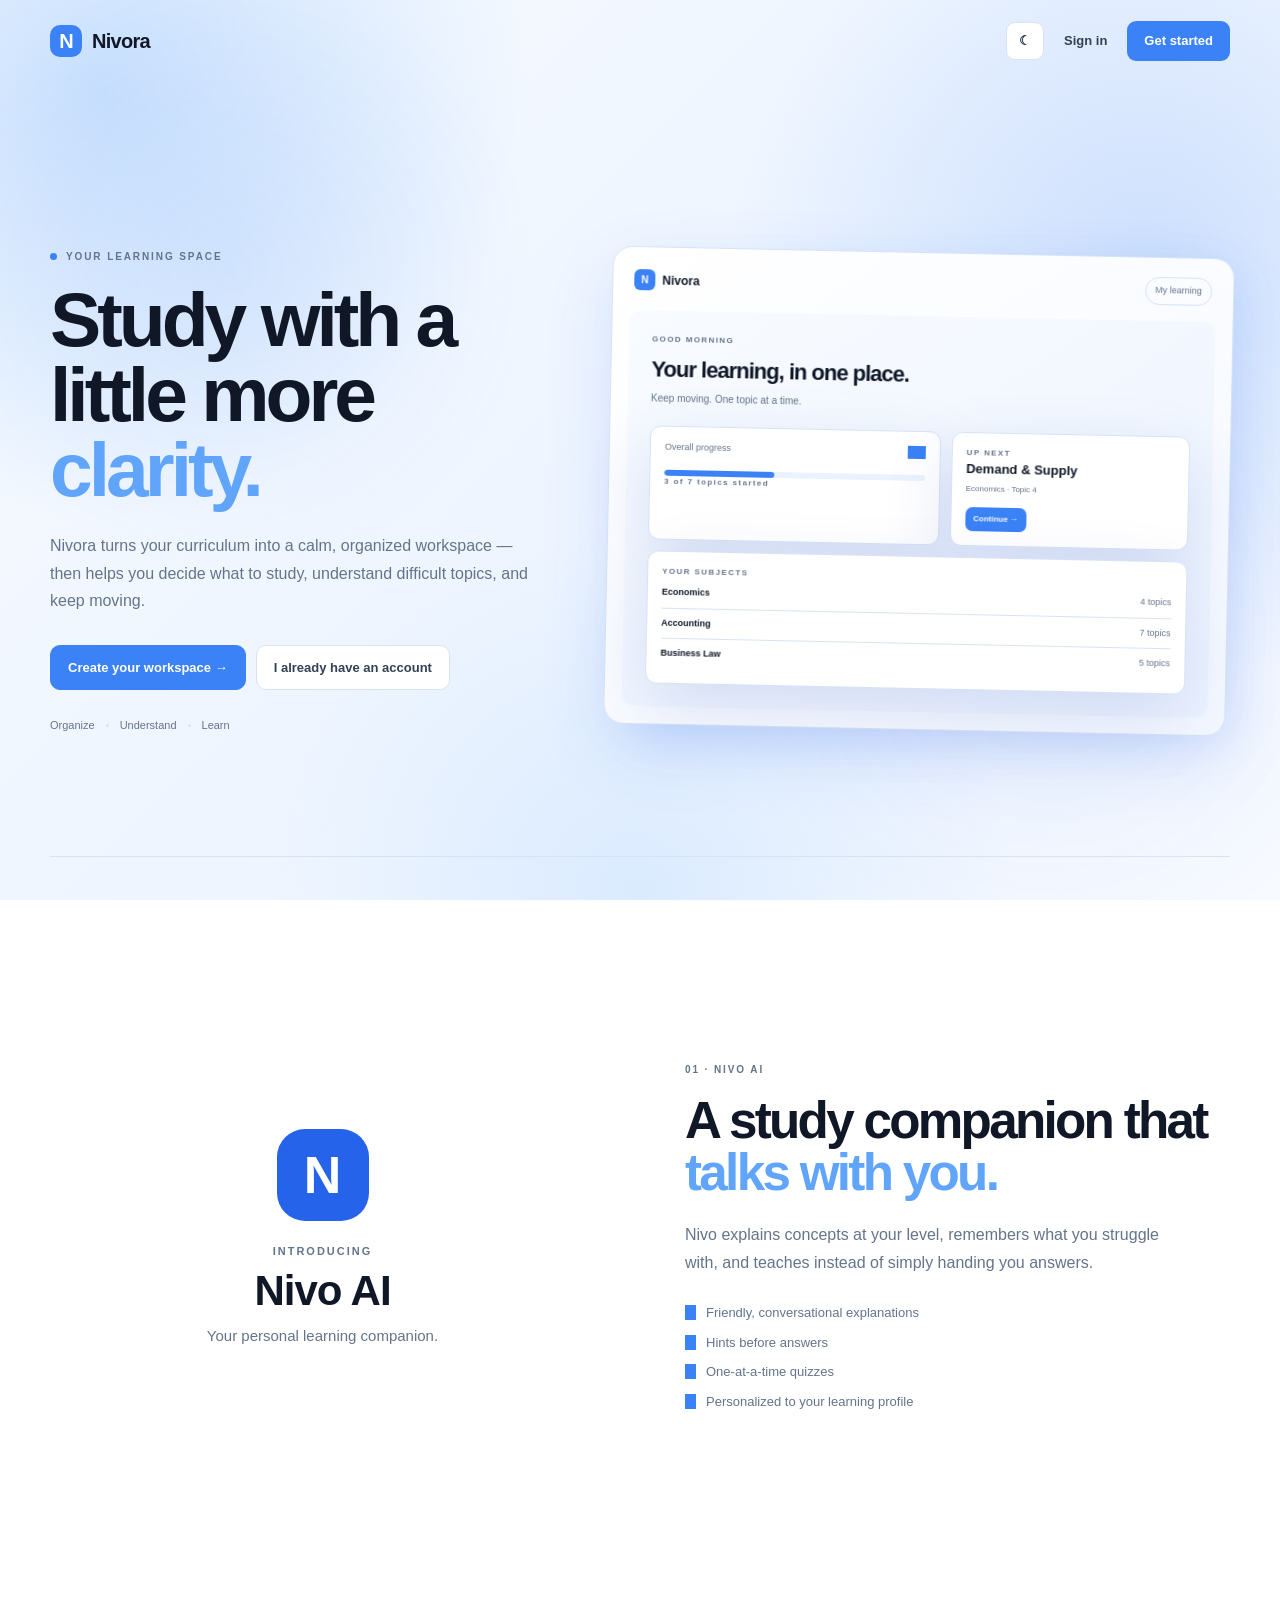
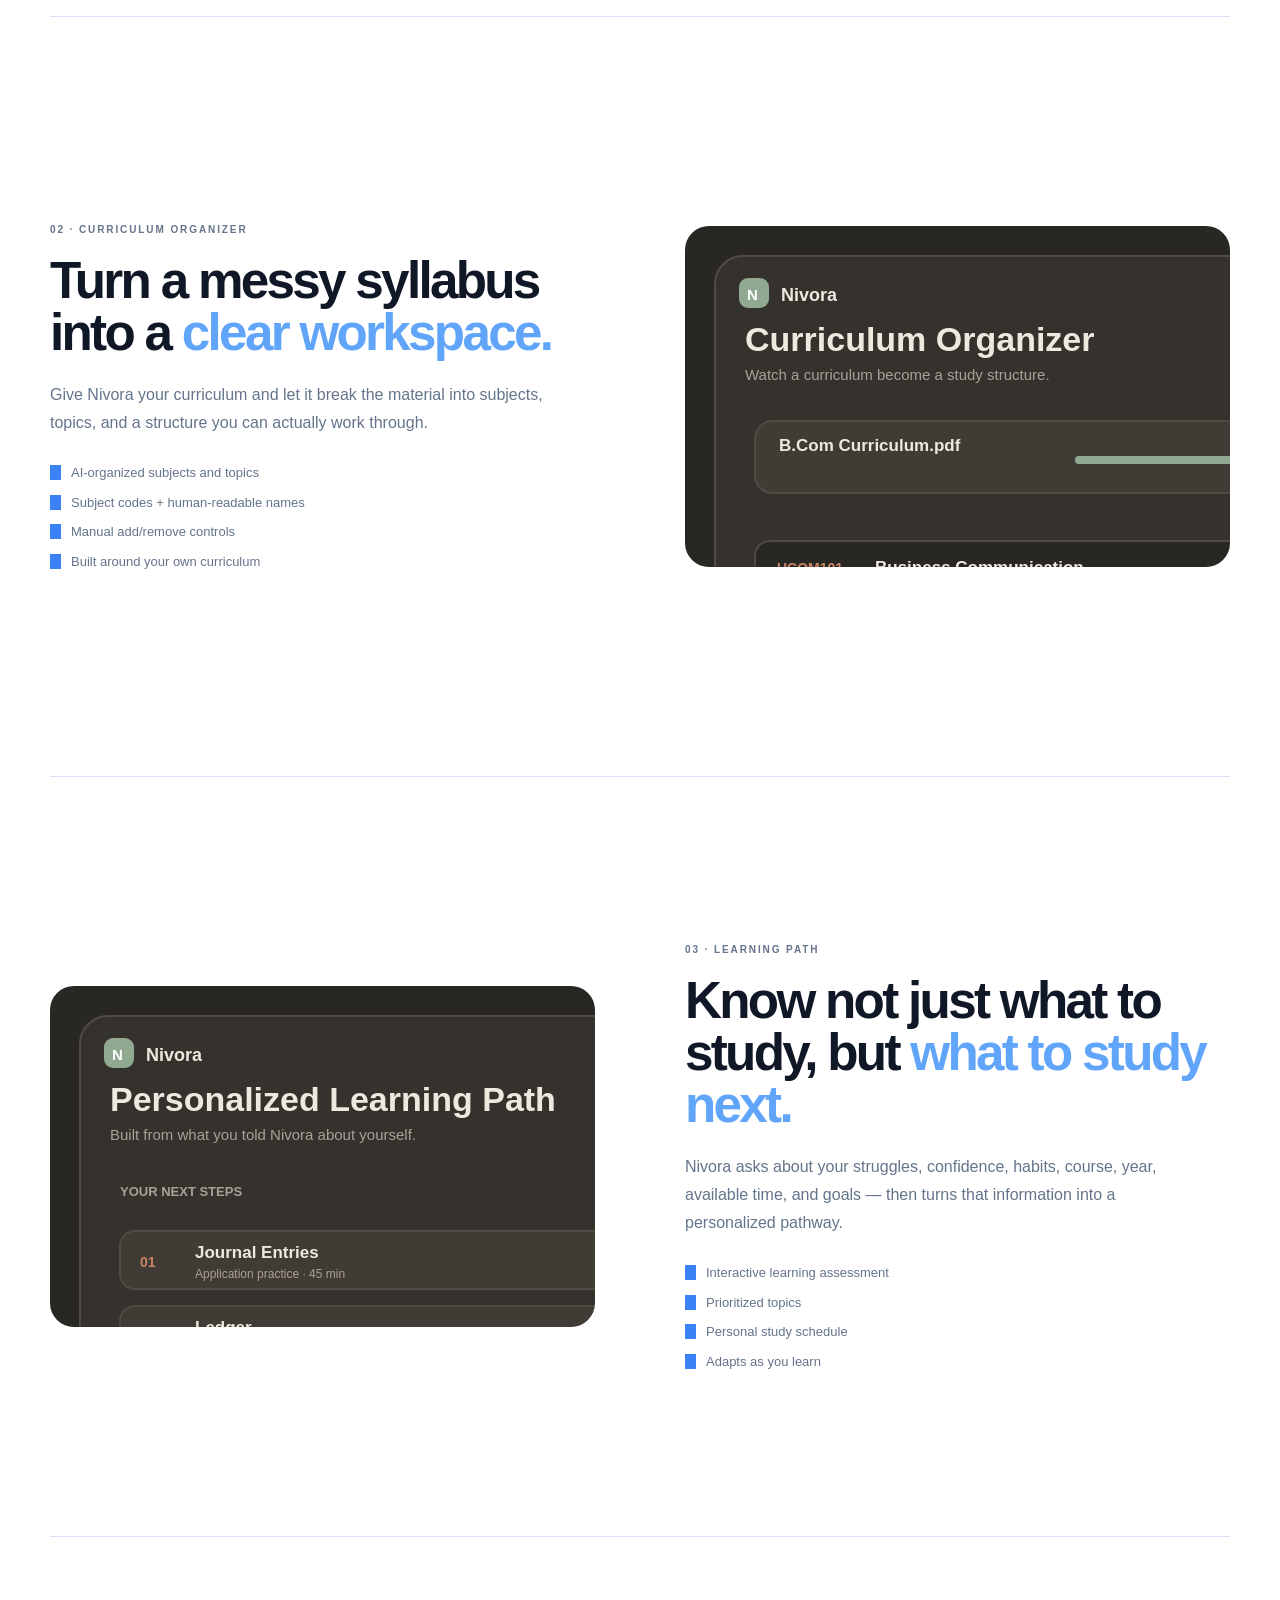
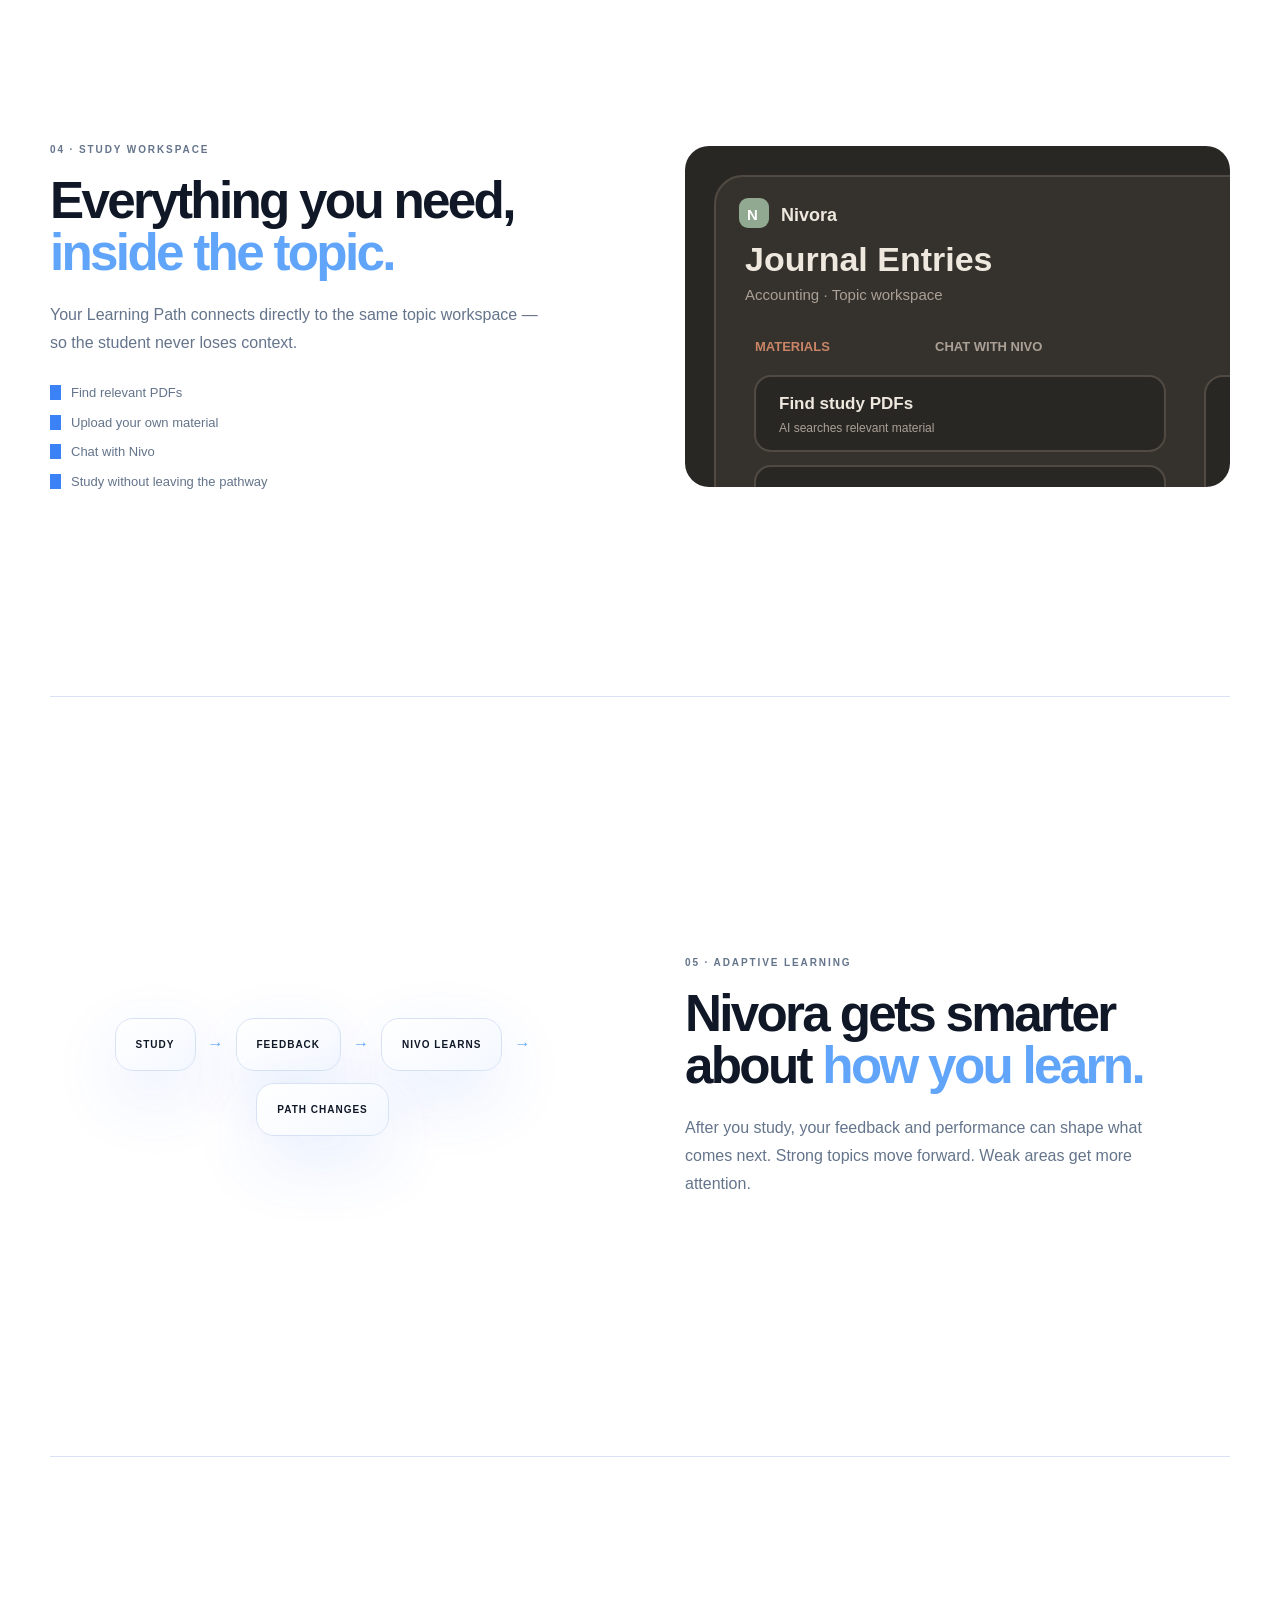
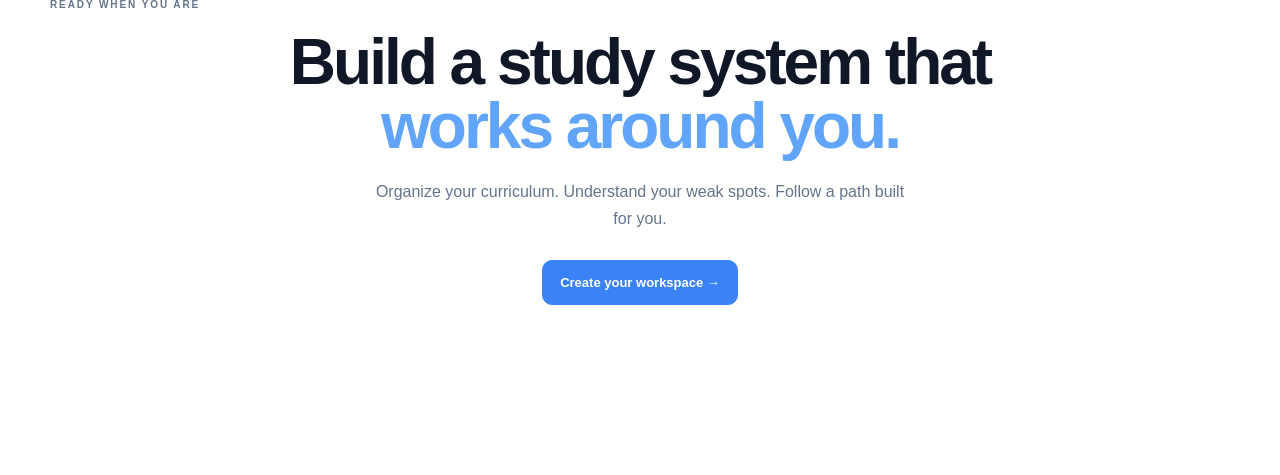
==== index.html @ bbea744d "Fix landing markup and keep cache-busting" ====
<!DOCTYPE html><html lang="en"><head><meta charset="UTF-8"><meta name="viewport" content="width=device-width,initial-scale=1.0"><title>Nivora — Your learning space</title><link rel="stylesheet" href="style.css?v=20260907-1"><link rel="stylesheet" href="landing.css?v=20260907-1"><link rel="stylesheet" href="electric-blue.css?v=20260907-2"><link rel="stylesheet" href="landing-black.css?v=20260907-3"></head><body class="landing-page"><div class="landing-glow" id="landingGlow"></div><header class="landing-nav"><a href="index.html" class="landing-logo"><span class="logo-mark">N</span><span>Nivora</span></a><div class="landing-actions"><button class="landing-theme" id="landingThemeButton" type="button"><span id="themeIcon">☾</span></button><button class="landing-link" id="signInButton">Sign in</button><button class="landing-cta" id="createAccountButton">Get started</button></div></header><main class="landing-main"><section class="landing-hero"><div class="landing-copy"><p class="landing-kicker"><span class="kicker-dot"></span> YOUR LEARNING SPACE</p><h1>Study with a little more <em>clarity.</em></h1><p class="landing-description">Nivora turns your curriculum into a calm, organized workspace — then helps you decide what to study, understand difficult topics, and keep moving.</p><div class="landing-buttons"><button class="landing-start" id="heroCreateButton">Create your workspace <span>→</span></button><button class="landing-secondary" id="heroSignInButton">I already have an account</button></div><div class="landing-trust"><span>Organize</span><i></i><span>Understand</span><i></i><span>Learn</span></div></div><div class="landing-preview"><div class="preview-window"><div class="preview-top"><div class="preview-brand"><span>N</span> Nivora</div><div class="preview-pill">My learning</div></div><div class="preview-content"><div class="preview-welcome"><small>GOOD MORNING</small><strong>Your learning, in one place.</strong><span>Keep moving. One topic at a time.</span></div><div class="preview-grid"><div class="preview-card preview-progress"><div class="preview-card-head"><span>Overall progress</span><b>42%</b></div><div class="preview-bar"><span></span></div><small>3 of 7 topics started</small></div><div class="preview-card preview-topic"><small>UP NEXT</small><strong>Demand &amp; Supply</strong><span>Economics · Topic 4</span><button>Continue →</button></div><div class="preview-card preview-subject"><small>YOUR SUBJECTS</small><div><b>Economics</b><span>4 topics</span></div><div><b>Accounting</b><span>7 topics</span></div><div><b>Business Law</b><span>5 topics</span></div></div></div></div></div><div class="preview-shadow"></div></div></section><section class="feature-section feature-ai"><div class="feature-copy"><p class="landing-kicker">01 · NIVO AI</p><h2>A study companion that <em>talks with you.</em></h2><p>Nivo explains concepts at your level, remembers what you struggle with, and teaches instead of simply handing you answers.</p><ul><li>Friendly, conversational explanations</li><li>Hints before answers</li><li>One-at-a-time quizzes</li><li>Personalized to your learning profile</li></ul></div><div class="nivo-intro-container" id="nivoIntroContainer"><div class="nivo-intro-only"><div class="nivo-intro-mark">N</div><div class="nivo-intro-eyebrow">INTRODUCING</div><h3>Nivo AI</h3><p>Your personal learning companion.</p></div></div></section><section class="feature-section feature-organizer"><div class="demo-shell"><div class="demo-window organizer-demo"></div></div><div class="feature-copy"><p class="landing-kicker">02 · CURRICULUM ORGANIZER</p><h2>Turn a messy syllabus into a <em>clear workspace.</em></h2><p>Give Nivora your curriculum and let it break the material into subjects, topics, and a structure you can actually work through.</p><ul><li>AI-organized subjects and topics</li><li>Subject codes + human-readable names</li><li>Manual add/remove controls</li><li>Built around your own curriculum</li></ul></div></section><section class="feature-section feature-path"><div class="feature-copy"><p class="landing-kicker">03 · LEARNING PATH</p><h2>Know not just what to study, but <em>what to study next.</em></h2><p>Nivora asks about your struggles, confidence, habits, course, year, available time, and goals — then turns that information into a personalized pathway.</p><ul><li>Interactive learning assessment</li><li>Prioritized topics</li><li>Personal study schedule</li><li>Adapts as you learn</li></ul></div><div class="demo-shell"><div class="demo-window path-demo"></div></div></section><section class="feature-section feature-workspace"><div class="demo-shell"><div class="demo-window workspace-demo"></div></div><div class="feature-copy"><p class="landing-kicker">04 · STUDY WORKSPACE</p><h2>Everything you need, <em>inside the topic.</em></h2><p>Your Learning Path connects directly to the same topic workspace — so the student never loses context.</p><ul><li>Find relevant PDFs</li><li>Upload your own material</li><li>Chat with Nivo</li><li>Study without leaving the pathway</li></ul></div></section><section class="feature-section feature-adaptive"><div class="feature-copy"><p class="landing-kicker">05 · ADAPTIVE LEARNING</p><h2>Nivora gets smarter about <em>how you learn.</em></h2><p>After you study, your feedback and performance can shape what comes next. Strong topics move forward. Weak areas get more attention.</p></div><div class="adaptive-loop"><div>STUDY</div><i>→</i><div>FEEDBACK</div><i>→</i><div>NIVO LEARNS</div><i>→</i><div>PATH CHANGES</div></div></section><section class="landing-final"><p class="landing-kicker">READY WHEN YOU ARE</p><h2>Build a study system that <em>works around you.</em></h2><p>Organize your curriculum. Understand your weak spots. Follow a path built for you.</p><button class="landing-start" id="finalCreateButton">Create your workspace <span>→</span></button></section></main><div class="landing-modal hidden" id="accountModal" aria-hidden="true"><div class="landing-modal-backdrop" data-close-account></div><section class="landing-modal-card"><div class="landing-modal-heading"><div><p class="landing-kicker">GET STARTED</p><h2>Create your account</h2></div><button class="landing-modal-close" id="closeAccountModal">×</button></div><form id="accountForm"><label>Full name<input id="accountName" type="text" maxlength="60" required></label><label>Password<input id="accountPassword" type="password" minlength="8" required></label><p class="form-error" id="accountError"></p><button type="submit" class="landing-form-submit">Create account</button></form><p class="landing-note">You'll continue into Nivora's setup screen.</p></section></div><div class="landing-modal hidden" id="signInModal" aria-hidden="true"><div class="landing-modal-backdrop" data-close-signin></div><section class="landing-modal-card"><div class="landing-modal-heading"><div><p class="landing-kicker">WELCOME BACK</p><h2>Sign in</h2></div><button class="landing-modal-close" id="closeSignInModal">×</button></div><form id="signInForm"><label>Full name<input id="signInName" type="text" required></label><label>Password<input id="signInPassword" type="password" required></label><p class="form-error" id="signInError"></p><button type="submit" class="landing-form-submit">Sign in</button></form></section></div><script src="data/storage.js"></script><script src="landing-video.js?v="20260907-7"></script><script>document.addEventListener('DOMContentLoaded',()=>{const K='studyOS-account',S='studyOS-subjects',DB='StudyOSMaterials',T='nivora-theme',RESET='nivora-account-reset-v1',am=document.getElementById('accountModal'),sm=document.getElementById('signInModal'),gl=document.getElementById('landingGlow'),tb=document.getElementById('landingThemeButton'),ti=document.getElementById('themeIcon');if(!localStorage.getItem(RESET)){localStorage.removeItem(K);localStorage.removeItem(S);try{indexedDB.deleteDatabase(DB)}catch{}localStorage.setItem(RESET,'1')}const acc=()=>{try{return JSON.parse(localStorage.getItem(K))}catch{return null}};const apply=t=>{document.documentElement.dataset.theme=t;document.body.dataset.theme=t;ti.textContent=t==='dark'?'☀':'☾'};apply(localStorage.getItem(T)==='dark'?'dark':'light');tb.onclick=()=>{const n=document.body.dataset.theme==='dark'?'light':'dark';localStorage.setItem(T,n);apply(n)};const open=m=>{m.classList.remove('hidden');document.body.classList.add('modal-open')},close=m=>{m.classList.add('hidden');if(am.classList.contains('hidden')&&sm.classList.contains('hidden'))document.body.classList.remove('modal-open')};['createAccountButton','heroCreateButton','finalCreateButton'].forEach(id=>document.getElementById(id).onclick=()=>open(am));['signInButton','heroSignInButton'].forEach(id=>document.getElementById(id).onclick=()=>open(sm));document.getElementById('closeAccountModal').onclick=()=>close(am);document.getElementById('closeSignInModal').onclick=()=>close(sm);document.querySelector('[data-close-account]').onclick=()=>close(am);document.querySelector('[data-close-signin]').onclick=()=>close(sm);async function hash(p){const b=await crypto.subtle.digest('SHA-256',new TextEncoder().encode(p));return Array.from(new Uint8Array(b)).map(x=>x.toString(16).padStart(2,'0')).join('')}document.getElementById('accountForm').onsubmit=async e=>{e.preventDefault();const n=document.getElementById('accountName').value.trim(),p=document.getElementById('accountPassword').value,er=document.getElementById('accountError');if(p.length<8){er.textContent='Password must be at least 8 characters.';return}if(acc()?.passwordHash){er.textContent='An account already exists. Please sign in.';return}localStorage.removeItem(S);try{indexedDB.deleteDatabase(DB)}catch{}localStorage.setItem(K,JSON.stringify({name:n,passwordHash:await hash(p),createdAt:new Date().toISOString()}));location.href='setup.html'};document.getElementById('signInForm').onsubmit=async e=>{e.preventDefault();const n=document.getElementById('signInName').value.trim(),p=document.getElementById('signInPassword').value,er=document.getElementById('signInError'),a=acc();if(!a?.passwordHash){er.textContent='No account was found in this browser.';return}if(a.name!==n||a.passwordHash!==await hash(p)){er.textContent='Name or password is incorrect.';return}location.href='dashboard.html'};document.addEventListener('mousemove',e=>{if(gl){gl.style.left=e.clientX+'px';gl.style.top=e.clientY+'px'}});});</script></body></html>
---- style.css ----
:root {
    --background: #24231F;
    --surface: #2D2B26;
    --surface-2: #37342D;
    --border: #49443A;
    --border-strong: #5A5246;
    --text: #F1EDE5;
    --muted: #B5ADA0;
    --accent: #C9795C;
    --danger: #D06A68;
}

body.light {
    --background: #EDE5D8;
    --surface: #F7F2E9;
    --surface-2: #E3D9C9;
    --border: #CEC1AE;
    --border-strong: #B7A894;
    --text: #34332E;
    --muted: #756E64;
    --accent: #B9684E;
    --danger: #B95150;
}

* { box-sizing: border-box; margin: 0; padding: 0; }
html { scroll-behavior: smooth; }
body { min-height: 100vh; background: var(--background); color: var(--text); font-family: Inter, ui-sans-serif, -apple-system, BlinkMacSystemFont, "Segoe UI", Arial, sans-serif; line-height: 1.5; transition: background-color .2s ease, color .2s ease; }
body.modal-open { overflow: hidden; }
button,input,textarea { font: inherit; }
button,a { -webkit-tap-highlight-color: transparent; }
button { cursor: pointer; }
a { color: inherit; }
.hidden { display: none !important; }
.disabled-link { opacity: .45; pointer-events: none; }
.navbar { height: 68px; padding: 0 5.5%; border-bottom: 1px solid var(--border); display: flex; align-items: center; justify-content: space-between; position: sticky; top: 0; z-index: 20; background: color-mix(in srgb, var(--background) 94%, transparent); backdrop-filter: blur(12px); }
.logo { text-decoration: none; font-size: 23px; font-weight: 800; letter-spacing: -1px; color: var(--text); }
.logo span { color: var(--accent); }
.nav-links { display: flex; gap: 30px; }
.nav-links a { color: var(--muted); text-decoration: none; font-size: 14px; font-weight: 600; transition: color .15s ease; }
.nav-links a:hover,.nav-links a.active { color: var(--text); }
.nav-actions { display: flex; align-items: center; gap: 10px; }
.theme-toggle,.profile-button { width: 38px; height: 38px; border: 1px solid var(--border); background: var(--surface); color: var(--text); }
.theme-toggle { border-radius: 50%; font-size: 16px; }
.profile-button { border-radius: 50%; font-size: 11px; font-weight: 800; }
.container { width: min(1120px, 88%); margin: 0 auto; padding: 64px 0 90px; }
.dashboard-header,.page-header,.subject-page-header { display: flex; align-items: flex-end; justify-content: space-between; gap: 40px; }
.dashboard-header { margin-bottom: 42px; }
.page-header { margin-bottom: 42px; }
.subject-page-header { margin: 22px 0 40px; align-items: center; }
.eyebrow,.section-kicker { color: var(--accent); font-size: 10px; font-weight: 800; letter-spacing: 1.8px; }
.eyebrow { margin-bottom: 11px; }
.dashboard-header h1,.page-header h1,.subject-page-header h1 { font-size: clamp(34px, 5vw, 48px); line-height: 1.05; letter-spacing: -2px; }
.welcome-text { margin-top: 10px; color: var(--muted); font-size: 15px; max-width: 650px; }
.today-date { color: var(--muted); font-size: 13px; padding-bottom: 5px; white-space: nowrap; }
.primary-button,.secondary-button { display: inline-flex; align-items: center; justify-content: center; min-height: 42px; padding: 0 17px; border-radius: 8px; text-decoration: none; font-size: 13px; font-weight: 700; }
.primary-button { border: 1px solid var(--accent); background: var(--accent); color: #FFF9F2; }
.primary-button:hover { opacity: .88; }
.secondary-button { border: 1px solid var(--border-strong); background: transparent; color: var(--text); }
.stats-grid { display: grid; grid-template-columns: repeat(3, 1fr); border-top: 1px solid var(--border); border-bottom: 1px solid var(--border); margin-bottom: 28px; }
.stat-card { min-height: 112px; padding: 23px 24px; display: flex; flex-direction: column; justify-content: center; border-right: 1px solid var(--border); }
.stat-card:last-child { border-right: 0; }
.stat-label { color: var(--muted); font-size: 12px; margin-bottom: 7px; }
.stat-card strong { font-size: 27px; letter-spacing: -.7px; }
.dashboard-grid { display: grid; grid-template-columns: 1.1fr .9fr; gap: 28px; margin-bottom: 28px; }
.focus-panel,.subjects-panel,.simple-section { border: 1px solid var(--border); background: var(--surface); }
.focus-panel,.subjects-panel { min-height: 285px; padding: 28px; }
.panel-heading,.section-heading-row { display: flex; align-items: flex-start; justify-content: space-between; gap: 20px; }
.panel-heading h2,.section-heading-row h2 { margin-top: 5px; font-size: 22px; letter-spacing: -.5px; }
.score-chip { color: var(--accent); font-size: 18px; font-weight: 800; }
.focus-topic { color: var(--muted); margin-top: 34px; }
.progress-track { height: 5px; width: 100%; background: var(--surface-2); margin-top: 15px; overflow: hidden; }
.progress-value { height: 100%; background: #9AAA8B; min-width: 0; }
.text-button,.card-link,.back-link { text-decoration: none; font-size: 13px; font-weight: 700; }
.text-button { display: inline-flex; gap: 7px; color: var(--text); margin-top: 28px; }
.text-button:hover,.card-link:hover,.back-link:hover { color: var(--accent); }
.dashboard-subject-list { margin-top: 24px; }
.dashboard-subject-row { min-height: 48px; padding: 0 2px; border-top: 1px solid var(--border); display: flex; align-items: center; justify-content: space-between; text-decoration: none; }
.dashboard-subject-row:hover .subject-name { color: var(--accent); }
.subject-row-score { color: var(--muted); font-size: 13px; }
.subject-row-score span { color: var(--text); margin-left: 5px; }
.simple-section { padding: 28px; }
.attention-list { margin-top: 22px; }
.attention-row { min-height: 64px; padding: 12px 0; border-top: 1px solid var(--border); display: flex; align-items: center; justify-content: space-between; gap: 20px; text-decoration: none; }
.attention-row div { display: flex; flex-direction: column; gap: 2px; }
.attention-row div span { color: var(--muted); font-size: 12px; }
.attention-row:hover strong:first-child { color: var(--accent); }
.attention-score { font-size: 14px; color: var(--muted); }
.muted-message,.empty-topic-state p,.empty-state p { color: var(--muted); font-size: 13px; }
.subjects-header { align-items: center; }
.subjects-grid { display: grid; grid-template-columns: repeat(2, 1fr); gap: 18px; }
.subject-card { border: 1px solid var(--border); background: var(--surface); padding: 25px; transition: border-color .15s ease, transform .15s ease; }
.subject-card:hover { border-color: var(--border-strong); transform: translateY(-2px); }
.subject-card-header { display: flex; align-items: center; justify-content: space-between; margin-bottom: 28px; }
.subject-card-header > span { color: var(--muted); font-size: 11px; }
.subject-icon,.subject-main-icon { display: flex; align-items: center; justify-content: center; border: 1px solid var(--border); background: var(--surface-2); color: var(--accent); font-weight: 800; }
.subject-icon { width: 42px; height: 42px; font-size: 18px; }
.subject-main-icon { width: 64px; height: 64px; font-size: 22px; }
.subject-card h2 { font-size: 23px; letter-spacing: -.6px; }
.subject-card p { color: var(--muted); font-size: 13px; min-height: 42px; margin-top: 6px; }
.subject-score-line { display: flex; align-items: center; justify-content: space-between; margin-top: 24px; color: var(--muted); font-size: 12px; }
.subject-score-line strong { color: var(--text); font-size: 14px; }
.subject-card .progress-track { margin-top: 8px; }
.card-link { display: inline-flex; gap: 7px; margin-top: 22px; }
.empty-state { border: 1px dashed var(--border-strong); padding: 55px 30px; text-align: center; }
.empty-state h2 { font-size: 22px; }
.empty-state p { margin: 8px auto 20px; }
.modal { position: fixed; inset: 0; z-index: 100; }
.modal-backdrop { position: absolute; inset: 0; background: rgba(20,18,15,.68); backdrop-filter: blur(4px); }
.modal-card { position: relative; width: min(480px, calc(100% - 32px)); margin: 12vh auto 0; padding: 28px; background: var(--surface); border: 1px solid var(--border-strong); box-shadow: 0 24px 80px rgba(0,0,0,.28); }
.modal-header { display: flex; justify-content: space-between; gap: 20px; margin-bottom: 26px; }
.modal-header h2 { margin-top: 5px; font-size: 23px; }
.modal-close { border: 0; background: transparent; color: var(--muted); font-size: 25px; line-height: 1; width: 32px; height: 32px; }
.modal-card form { display: flex; flex-direction: column; gap: 19px; }
.modal-card label { display: flex; flex-direction: column; gap: 7px; color: var(--text); font-size: 12px; font-weight: 700; }
.optional { color: var(--muted); font-weight: 400; }
.modal-card input,.modal-card textarea { width: 100%; border: 1px solid var(--border-strong); background: var(--background); color: var(--text); padding: 12px 13px; outline: none; border-radius: 6px; }
.modal-card textarea { min-height: 90px; resize: vertical; }
.modal-card input:focus,.modal-card textarea:focus { border-color: var(--accent); }
.form-actions { display: flex; justify-content: flex-end; gap: 10px; margin-top: 5px; }
.back-link { color: var(--muted); display: inline-block; }
.subject-stats { margin-bottom: 28px; }
.subject-topics-list { margin-top: 20px; }
.subject-topic-row { display: grid; grid-template-columns: 1fr auto; align-items: center; gap: 25px; min-height: 76px; border-top: 1px solid var(--border); }
.subject-topic-row > div { min-width: 0; }
.topic-progress { max-width: 520px; margin-top: 9px; }
.empty-topic-state { border-top: 1px solid var(--border); padding: 30px 0 5px; }
.empty-topic-state h3 { font-size: 16px; }
.empty-topic-state p { margin-top: 4px; }
footer { border-top: 1px solid var(--border); color: var(--muted); padding: 22px 5.5%; font-size: 11px; }
@media (max-width: 800px) {
.navbar { padding: 0 5%; }
.nav-links { gap: 16px; }
.container { width: 90%; padding-top: 45px; }
.dashboard-header,.page-header,.subject-page-header { align-items: flex-start; flex-direction: column; }
.dashboard-grid,.subjects-grid { grid-template-columns: 1fr; }
.stats-grid { grid-template-columns: 1fr; }
.stat-card { border-right: 0; border-bottom: 1px solid var(--border); }
.stat-card:last-child { border-bottom: 0; }
}
@media (max-width: 560px) {
.navbar { height: auto; min-height: 64px; flex-wrap: wrap; gap: 12px; padding: 12px 5%; }
.nav-links { order: 3; width: 100%; justify-content: center; padding-top: 4px; }
.nav-actions { margin-left: auto; }
.container { width: 90%; }
.focus-panel,.subjects-panel,.simple-section,.subject-card { padding: 21px; }
.subject-topic-row { gap: 12px; }
}

body.light .theme-toggle { background:#F7F2E9; color:#34332E; border-color:#CEC1AE; }
body:not(.light) .theme-toggle { background:#2D2B26; color:#F1EDE5; border-color:#49443A; }
body.light .primary-button { background:#B9684E; border-color:#B9684E; }
body:not(.light) .primary-button { background:#C9795C; border-color:#C9795C; }
body.light .progress-value,body:not(.light) .progress-value { background:#9AAA8B; }

/* Unified Nivora brand treatment: the top-left wordmark uses the terracotta accent, never sage. */
.logo { color: var(--accent) !important; }
.logo span { color: var(--accent) !important; }
---- landing.css ----
/* Nivora landing page */
:root{--landing-bg:#eee8dd;--landing-surface:#f7f3eb;--landing-surface-2:#e4dbce;--landing-text:#292824;--landing-muted:#777168;--landing-border:#d5cbbd;--landing-accent:#b96f50;--landing-accent-hover:#a85f43;--landing-sage:#718873;--landing-shadow:rgba(64,49,37,.13)}
body.landing-page[data-theme="dark"]{--landing-bg:#292724;--landing-surface:#35312d;--landing-surface-2:#403b35;--landing-text:#eee8de;--landing-muted:#aaa096;--landing-border:#514a42;--landing-accent:#c98566;--landing-accent-hover:#d29476;--landing-sage:#91a891;--landing-shadow:rgba(0,0,0,.28)}
.landing-page{min-height:100vh;overflow-x:hidden;background:var(--landing-bg);color:var(--landing-text);transition:background .25s,color .25s}.landing-page::before{content:"";position:fixed;inset:0;pointer-events:none;background:radial-gradient(circle at 72% 42%,rgba(185,111,80,.08),transparent 30%),radial-gradient(circle at 18% 85%,rgba(113,136,115,.06),transparent 27%)}
.landing-nav{width:min(1180px,calc(100% - 48px));height:82px;margin:auto;display:flex;align-items:center;justify-content:space-between;position:relative;z-index:5}.landing-logo{display:inline-flex;align-items:center;gap:10px;color:var(--landing-text);text-decoration:none;font-size:20px;font-weight:800;letter-spacing:-.7px}.logo-mark{width:32px;height:32px;display:grid;place-items:center;border-radius:10px;background:var(--landing-sage);color:#f7f3eb;font-weight:900}.landing-actions{display:flex;align-items:center;gap:8px}.landing-theme,.landing-link,.landing-cta{border:0;background:transparent;color:var(--landing-text);padding:10px 12px;border-radius:9px;font:inherit;font-size:13px;font-weight:700;cursor:pointer}.landing-theme{width:38px;height:38px;padding:0;color:var(--landing-muted);border:1px solid var(--landing-border);background:var(--landing-surface)}.landing-link:hover,.landing-theme:hover{background:var(--landing-surface-2)}.landing-link{color:var(--landing-muted)}.landing-cta{background:var(--landing-text);color:var(--landing-bg);padding-inline:17px}
.landing-main{width:min(1180px,calc(100% - 48px));margin:auto;position:relative;z-index:2;padding:44px 0 80px}.landing-hero{min-height:calc(100vh - 170px);display:grid;grid-template-columns:minmax(0,.88fr) minmax(430px,1.12fr);align-items:center;gap:70px}.landing-copy{max-width:580px}.landing-kicker{display:flex;align-items:center;gap:9px;color:var(--landing-muted);font-size:10px;font-weight:800;letter-spacing:1.9px;margin:0 0 18px}.kicker-dot{width:7px;height:7px;border-radius:50%;background:var(--landing-sage)}.landing-hero h1{margin:0;font-size:clamp(54px,6vw,82px);line-height:.98;letter-spacing:-4px;font-weight:850}.landing-hero h1 em,.feature-copy h2 em,.landing-final h2 em{color:var(--landing-accent);font-style:normal}.landing-description{max-width:540px;margin:25px 0 0;color:var(--landing-muted);font-size:16px;line-height:1.72}.landing-buttons{display:flex;align-items:center;flex-wrap:wrap;gap:10px;margin-top:30px}.landing-start,.landing-secondary{min-height:45px;padding:0 17px;border-radius:10px;font-size:13px;font-weight:800;cursor:pointer}.landing-start{border:1px solid var(--landing-accent);background:var(--landing-accent);color:#fff5ed}.landing-start:hover{background:var(--landing-accent-hover)}.landing-secondary{border:1px solid var(--landing-border);background:var(--landing-surface);color:var(--landing-text)}.landing-secondary:hover{background:var(--landing-surface-2)}.landing-trust{display:flex;align-items:center;gap:11px;margin-top:27px;color:var(--landing-muted);font-size:11px}.landing-trust i{width:3px;height:3px;border-radius:50%;background:var(--landing-border)}
.landing-preview{position:relative}.preview-window{position:relative;padding:17px;border:1px solid var(--landing-border);border-radius:20px;background:var(--landing-surface);box-shadow:0 28px 70px var(--landing-shadow);transform:rotate(1.2deg)}.preview-top{display:flex;align-items:center;justify-content:space-between;padding:2px 4px 16px}.preview-brand{display:flex;align-items:center;gap:7px;font-size:12px;font-weight:800}.preview-brand span,.demo-bar>span{width:21px;height:21px;display:grid;place-items:center;border-radius:6px;background:var(--landing-sage);color:#fff;font-size:10px;font-weight:900}.preview-pill{padding:6px 9px;border:1px solid var(--landing-border);border-radius:20px;color:var(--landing-muted);font-size:9px}.preview-content{padding:23px;border-radius:13px;background:var(--landing-bg)}.preview-welcome small,.preview-card small,.demo-window small{display:block;color:var(--landing-muted);font-size:8px;font-weight:800;letter-spacing:1.4px}.preview-welcome strong{display:block;margin-top:7px;font-size:22px;letter-spacing:-1px}.preview-welcome>span{display:block;margin-top:5px;color:var(--landing-muted);font-size:10px}.preview-grid{display:grid;grid-template-columns:1.1fr .9fr;gap:11px;margin-top:20px}.preview-card{min-height:105px;padding:14px;border:1px solid var(--landing-border);border-radius:11px;background:var(--landing-surface)}.preview-card-head{display:flex;justify-content:space-between;color:var(--landing-muted);font-size:9px}.preview-card-head b{color:var(--landing-sage)}.preview-bar{height:6px;margin-top:16px;overflow:hidden;border-radius:10px;background:var(--landing-surface-2)}.preview-bar span{display:block;width:42%;height:100%;border-radius:10px;background:var(--landing-sage)}.preview-topic strong{display:block;font-size:13px}.preview-topic span{display:block;margin-top:5px;color:var(--landing-muted);font-size:8px}.preview-topic button{margin-top:12px;padding:6px 8px;border:0;border-radius:7px;background:var(--landing-accent);color:#fff5ed;font-size:8px;font-weight:800}.preview-subject{grid-column:1/-1;min-height:auto}.preview-subject>div{display:flex;justify-content:space-between;padding:8px 0;border-top:1px solid var(--landing-border);font-size:9px}.preview-subject>div:first-of-type{border-top:0}.preview-subject div span{color:var(--landing-muted)}.preview-shadow{position:absolute;inset:15px -10px -15px 20px;border-radius:24px;background:rgba(113,136,115,.12);filter:blur(18px);z-index:-1}
.feature-section{min-height:760px;padding:110px 0;display:grid;grid-template-columns:minmax(0,1fr) minmax(430px,1fr);align-items:center;gap:90px;border-top:1px solid var(--landing-border)}.feature-section:nth-of-type(even){grid-template-columns:minmax(430px,1fr) minmax(0,1fr)}.feature-section:nth-of-type(even) .feature-copy{order:2}.feature-copy h2{font-size:clamp(38px,4vw,60px);line-height:1.02;letter-spacing:-2.7px;margin:0 0 22px}.feature-copy>p:not(.landing-kicker){color:var(--landing-muted);font-size:16px;line-height:1.75;max-width:500px}.feature-copy ul{padding:0;margin:26px 0 0;list-style:none;display:grid;gap:10px;color:var(--landing-text);font-size:13px}.feature-copy li::before{content:"✓";color:var(--landing-sage);font-weight:900;margin-right:10px}.demo-shell{min-width:0}.demo-window{border:1px solid var(--landing-border);border-radius:24px;background:var(--landing-surface);box-shadow:0 25px 70px var(--landing-shadow);overflow:hidden;animation:demoFloat 4s ease-in-out infinite}.demo-bar{height:52px;padding:0 17px;display:flex;align-items:center;gap:9px;border-bottom:1px solid var(--landing-border)}.demo-bar b{font-size:12px}.demo-bar small{margin-left:auto}.chat-messages{min-height:410px;padding:24px;display:flex;flex-direction:column;justify-content:center;gap:13px;background:var(--landing-bg)}.bubble{max-width:78%;padding:13px 15px;border-radius:17px;font-size:12px;line-height:1.5}.bubble.niko{background:var(--landing-surface);border:1px solid var(--landing-border);align-self:flex-start}.bubble.user{background:var(--landing-sage);color:#fff;align-self:flex-end}.organizer-flow{padding:25px;background:var(--landing-bg);display:grid;gap:13px}.upload-box,.ai-processing,.organized-subject{padding:18px;border:1px solid var(--landing-border);border-radius:17px;background:var(--landing-surface)}.upload-box strong,.ai-processing strong,.organized-subject>b{display:block;font-size:13px}.upload-box small,.ai-processing small{margin-top:5px}.flow-arrow{text-align:center;color:var(--landing-sage);font-weight:900}.processing-dot{display:inline-block;width:7px;height:7px;border-radius:50%;background:var(--landing-sage);margin-right:7px;animation:pulse 1s infinite}.organized-subject>b{margin-top:5px}.organized-subject div{display:flex;flex-wrap:wrap;gap:6px;margin-top:13px}.organized-subject div span,.path-options span{padding:7px 9px;border:1px solid var(--landing-border);border-radius:10px;color:var(--landing-muted);font-size:9px}.path-demo{background:var(--landing-bg)}.path-question,.path-result{padding:23px}.path-question strong{display:block;margin:10px 0 16px;font-size:15px;line-height:1.35}.path-options{display:grid;grid-template-columns:1fr 1fr;gap:8px}.path-options span.selected{background:rgba(113,136,115,.14);border-color:var(--landing-sage);color:var(--landing-text)}.path-result{border-top:1px solid var(--landing-border);display:grid;gap:9px}.path-result>div{display:flex;gap:12px;align-items:center;padding:11px;border:1px solid var(--landing-border);border-radius:14px;background:var(--landing-surface)}.path-result>div>b{color:var(--landing-sage)}.workspace-tabs{display:flex;gap:20px;padding:15px 20px;border-bottom:1px solid var(--landing-border);font-size:11px;font-weight:800}.workspace-tabs .active{color:var(--landing-accent)}.workspace-content{padding:22px;background:var(--landing-bg);display:grid;gap:10px}.material-card{padding:17px;border:1px solid var(--landing-border);border-radius:15px;background:var(--landing-surface);display:grid;gap:5px}.material-card b{font-size:12px}.chat-mini{padding:13px 15px;border:1px solid var(--landing-border);border-radius:15px;background:var(--landing-surface);color:var(--landing-muted);font-size:11px;display:flex;justify-content:space-between}.adaptive-loop{display:flex;align-items:center;justify-content:center;gap:12px;flex-wrap:wrap}.adaptive-loop div{padding:18px 20px;border:1px solid var(--landing-border);border-radius:18px;background:var(--landing-surface);font-size:10px;font-weight:900;letter-spacing:1px;box-shadow:0 12px 30px var(--landing-shadow)}.adaptive-loop i{color:var(--landing-sage);font-style:normal;font-weight:900}.landing-final{text-align:center;padding:140px 0 90px;border-top:1px solid var(--landing-border)}.landing-final h2{font-size:clamp(42px,5vw,70px);line-height:1;letter-spacing:-3px;max-width:800px;margin:0 auto 20px}.landing-final>p:not(.landing-kicker){color:var(--landing-muted);margin:0 auto 28px;max-width:550px;line-height:1.7}.landing-modal{position:fixed;inset:0;z-index:50}.landing-modal-backdrop{position:absolute;inset:0;background:rgba(39,34,29,.48);backdrop-filter:blur(8px)}.landing-modal-card{position:relative;width:min(440px,calc(100% - 32px));margin:9vh auto 0;padding:30px;border:1px solid var(--landing-border);border-radius:18px;background:var(--landing-surface);box-shadow:0 30px 90px var(--landing-shadow)}.landing-modal-heading{display:flex;justify-content:space-between;margin-bottom:25px}.landing-modal-heading h2{margin:0;font-size:25px}.landing-modal-close{width:32px;height:32px;border:0;border-radius:8px;background:var(--landing-surface-2);color:var(--landing-muted);font-size:24px;cursor:pointer}.landing-modal-card form{display:flex;flex-direction:column;gap:15px}.landing-modal-card label{display:flex;flex-direction:column;gap:7px;font-size:12px;font-weight:700}.landing-modal-card input{width:100%;box-sizing:border-box;padding:12px;border:1px solid var(--landing-border);border-radius:9px;background:var(--landing-bg);color:var(--landing-text);outline:none}.landing-form-submit{min-height:44px;border:1px solid var(--landing-accent);border-radius:9px;background:var(--landing-accent);color:#fff5ed;font-size:13px;font-weight:800;cursor:pointer}.landing-note{margin:17px 0 0;color:var(--landing-muted);font-size:11px;line-height:1.6}.hidden{display:none!important}.modal-open{overflow:hidden}
.demo-window{will-change:transform}.chat-demo .bubble{opacity:0;transform:translateY(16px) scale(.97);animation:chatBubble 9s infinite}.chat-demo .bubble:nth-child(1){animation-delay:.5s}.chat-demo .bubble:nth-child(2){animation-delay:2.5s}.chat-demo .bubble:nth-child(3){animation-delay:4.5s}.chat-demo .chat-messages::after{content:"Nivo is thinking  •  •  •";position:absolute;opacity:0;right:24px;bottom:18px;color:var(--landing-muted);font-size:9px;letter-spacing:.3px;animation:thinking 9s infinite}.chat-demo .chat-messages{position:relative}.organizer-demo .upload-box{animation:uploadStep 8s infinite}.organizer-demo .flow-arrow{animation:arrowStep 8s infinite}.organizer-demo .ai-processing{animation:processStep 8s infinite}.organizer-demo .organized-subject{animation:resultStep 8s infinite}.organizer-demo .organized-subject div span{opacity:.35;transform:translateY(5px);animation:topicReveal 8s infinite}.organizer-demo .organized-subject div span:nth-child(2){animation-delay:.18s}.organizer-demo .organized-subject div span:nth-child(3){animation-delay:.36s}.path-demo .path-options span{animation:pathChoice 8s infinite}.path-demo .path-options span:nth-child(1){animation-delay:.2s}.path-demo .path-options span:nth-child(2){animation-delay:2.2s}.path-demo .path-options span:nth-child(3){animation-delay:4.2s}.path-demo .path-options span:nth-child(4){animation-delay:6.2s}.path-demo .path-result>div{opacity:.45;transform:translateX(10px);animation:pathResult 8s infinite}.path-demo .path-result>div:nth-child(2){animation-delay:1.1s}.workspace-demo .workspace-tabs span{animation:tabPulse 6s infinite}.workspace-demo .workspace-tabs span:nth-child(2){animation-delay:3s}.workspace-demo .material-card{transform:translateY(0);animation:materialPop 6s infinite}.workspace-demo .material-card:nth-child(2){animation-delay:1.8s}.workspace-demo .chat-mini{animation:chatInput 6s infinite}.adaptive-loop div{animation:nodePulse 6s infinite}.adaptive-loop div:nth-of-type(2){animation-delay:1.5s}.adaptive-loop div:nth-of-type(3){animation-delay:3s}.adaptive-loop div:nth-of-type(4){animation-delay:4.5s}
.feature-ai .demo-shell{order:1}.feature-ai .feature-copy{order:2}.feature-organizer .demo-shell{order:2}.feature-organizer .feature-copy{order:1}.feature-path .demo-shell{order:1}.feature-path .feature-copy{order:2}.feature-workspace .demo-shell{order:2}.feature-workspace .feature-copy{order:1}.feature-adaptive .adaptive-loop{order:1}.feature-adaptive .feature-copy{order:2}
/* Nivo AI refinement: calmer UI, lively full-card loop, and text that can never escape its bubble. */
.feature-ai .demo-window{animation:aiDemoFloat 6s ease-in-out infinite;transform-origin:center;position:relative}
.feature-ai .demo-window::before{content:"";position:absolute;inset:-1px;border-radius:25px;pointer-events:none;box-shadow:0 0 0 1px rgba(113,136,115,.05),0 24px 70px var(--landing-shadow)}
.feature-ai .demo-bar{background:var(--landing-surface);position:relative;z-index:2}
.feature-ai .demo-bar>span{width:28px;height:28px;border-radius:9px;animation:nivoMarkBreath 3s ease-in-out infinite;box-shadow:0 0 0 0 rgba(113,136,115,.2)}
.feature-ai .demo-bar small{color:var(--landing-muted);font-size:9px}
.feature-ai .chat-messages{min-height:410px;overflow:hidden;justify-content:flex-start;padding:28px 26px 32px;gap:0;position:relative}
.feature-ai .bubble{box-sizing:border-box;max-width:min(82%,430px);width:fit-content;overflow-wrap:anywhere;word-break:break-word;white-space:normal;hyphens:auto;position:relative;will-change:transform,opacity}
.feature-ai .bubble.niko{border-radius:18px 18px 18px 7px;box-shadow:0 8px 24px rgba(40,45,40,.05)}
.feature-ai .bubble.user{border-radius:18px 18px 7px 18px;box-shadow:0 8px 24px rgba(60,80,65,.09)}
.feature-ai .chat-demo .bubble{opacity:0;animation:none}
.feature-ai .chat-demo .bubble:nth-child(1){align-self:flex-start;animation:aiBubbleOne 12s infinite}
.feature-ai .chat-demo .bubble:nth-child(2){align-self:flex-end;margin-top:22px;animation:aiBubbleTwo 12s infinite}
.feature-ai .chat-demo .bubble:nth-child(3){align-self:flex-start;margin-top:22px;animation:aiBubbleThree 12s infinite}
.feature-ai .chat-demo .bubble:nth-child(2)::after{content:"";display:block;width:31px;height:7px;margin:9px 0 -2px auto;background:radial-gradient(circle,currentColor 1.7px,transparent 2.2px) 0 50%/10px 7px repeat-x;opacity:.55;animation:aiDots 1s ease-in-out infinite}
.feature-ai .chat-demo .chat-messages::after{content:"Nivo is thinking";right:26px;bottom:14px;opacity:0;color:var(--landing-muted);font-size:9px;letter-spacing:.4px;animation:aiThinking 12s infinite}
@keyframes aiDemoFloat{0%,100%{transform:translateY(0) rotate(.15deg)}50%{transform:translateY(-7px) rotate(-.15deg)}}
@keyframes nivoMarkBreath{0%,100%{transform:scale(1);box-shadow:0 0 0 0 rgba(113,136,115,.16)}50%{transform:scale(1.06);box-shadow:0 0 0 7px rgba(113,136,115,0)}}
@keyframes aiBubbleOne{0%,6%{opacity:0;transform:translateY(12px) scale(.98)}10%,25%{opacity:1;transform:none}29%,100%{opacity:0;transform:translateY(-5px)}}
@keyframes aiBubbleTwo{0%,25%{opacity:0;transform:translateY(12px) scale(.98)}29%,48%{opacity:1;transform:none}52%,100%{opacity:0;transform:translateY(-5px)}}
@keyframes aiBubbleThree{0%,48%{opacity:0;transform:translateY(12px) scale(.98)}52%,76%{opacity:1;transform:none}80%,100%{opacity:0;transform:translateY(-5px)}}
@keyframes aiThinking{0%,25%{opacity:0;transform:translateY(3px)}27%,48%{opacity:.72;transform:none}50%,100%{opacity:0;transform:translateY(-2px)}}
@keyframes aiDots{0%,100%{opacity:.3;transform:translateX(0)}50%{opacity:.8;transform:translateX(2px)}}
@media(max-width:680px){.feature-ai .chat-messages{padding:22px 18px 28px}.feature-ai .bubble{max-width:88%}}
---- electric-blue.css ----
/* Nivora landing theme: near-black, charcoal surfaces and professional blue. */
:root{--landing-bg:#010203;--landing-surface:#050608;--landing-surface-2:#0B0D10;--landing-text:#F5F7FA;--landing-muted:#8C96A5;--landing-border:#181C22;--landing-accent:#3B82F6;--landing-accent-hover:#60A5FA;--landing-sage:#3B82F6;--landing-shadow:rgba(0,0,0,.85)}
body.landing-page[data-theme="dark"],body.landing-page[data-theme="light"]{--landing-bg:#010203;--landing-surface:#050608;--landing-surface-2:#0B0D10;--landing-text:#F5F7FA;--landing-muted:#8C96A5;--landing-border:#181C22;--landing-accent:#3B82F6;--landing-accent-hover:#60A5FA;--landing-sage:#3B82F6;--landing-shadow:rgba(0,0,0,.85)}
.landing-page{background:var(--landing-bg);color:var(--landing-text)}
.landing-page::before{background:radial-gradient(circle at 72% 42%,rgba(59,130,246,.025),transparent 30%)}
.logo-mark,.preview-brand span,.demo-bar>span,.bubble.user{background:#3B82F6!important;color:#fff!important}
.landing-logo,.landing-actions,.landing-theme,.landing-link,.landing-secondary,.landing-copy,.feature-copy,.landing-final{color:var(--landing-text)}
.landing-theme{border-color:var(--landing-border);background:var(--landing-surface);color:var(--landing-muted)}
.landing-link:hover,.landing-theme:hover,.landing-secondary:hover{background:var(--landing-surface-2)}
.landing-cta{background:#3B82F6;color:#fff}
.landing-hero h1 em,.feature-copy h2 em,.landing-final h2 em{color:#60A5FA}
.landing-start{border-color:#3B82F6;background:#3B82F6;color:#fff}.landing-start:hover{background:#60A5FA}
.landing-secondary{border-color:var(--landing-border);background:var(--landing-surface)}
.landing-kicker,.landing-description,.landing-trust,.preview-welcome small,.preview-welcome>span,.preview-card-head,.preview-topic span,.preview-subject div span,.feature-copy>p:not(.landing-kicker),.feature-copy ul,.landing-final>p:not(.landing-kicker),.landing-note{color:var(--landing-muted)}
.kicker-dot,.preview-card-head b,.preview-bar span,.feature-copy li::before,.flow-arrow,.processing-dot,.path-result>div>b{background:#3B82F6;color:#3B82F6}
.adaptive-loop i{color:#60A5FA}
.preview-window,.preview-card,.demo-window,.upload-box,.ai-processing,.organized-subject,.path-result>div,.material-card,.chat-mini,.adaptive-loop div,.landing-modal-card{background:var(--landing-surface);border-color:var(--landing-border);box-shadow:0 25px 70px var(--landing-shadow)}
.preview-content,.chat-messages,.organizer-flow,.path-demo,.workspace-content{background:var(--landing-bg)}
.preview-bar{background:var(--landing-surface-2)}
.preview-topic button,.landing-form-submit{background:#3B82F6;color:#fff;border-color:#3B82F6}
.preview-shadow{background:rgba(59,130,246,.04)}
.workspace-tabs .active{color:#3B82F6}.workspace-tabs{border-color:var(--landing-border)}
.path-options span.selected{background:rgba(59,130,246,.06);border-color:#3B82F6;color:var(--landing-text)}
.landing-modal-backdrop{background:rgba(0,0,0,.94)}
.landing-modal-close{background:var(--landing-surface-2);color:var(--landing-muted)}
.landing-modal-card input{background:var(--landing-bg);border-color:var(--landing-border);color:var(--landing-text)}

/* Subtle physical wobble for the hero preview card. */
.preview-window{transition:transform .35s cubic-bezier(.22,1,.36,1),box-shadow .35s ease;transform-origin:center center;will-change:transform}
.preview-window:hover{animation:heroCardWobble 1.15s ease-in-out infinite;box-shadow:0 34px 85px rgba(0,0,0,.92),0 0 45px rgba(59,130,246,.08)}
@keyframes heroCardWobble{
  0%,100%{transform:rotate(1.2deg) translateY(0) rotateZ(0deg)}
  25%{transform:rotate(.5deg) translateY(-3px) rotateZ(-.45deg)}
  50%{transform:rotate(1.8deg) translateY(-5px) rotateZ(.45deg)}
  75%{transform:rotate(.8deg) translateY(-3px) rotateZ(-.25deg)}
}
@media (prefers-reduced-motion:reduce){.preview-window:hover{animation:none;transform:rotate(1.2deg)}}
---- landing-black.css ----
/* Nivora landing: unified black + electric-blue gradient system. Loaded last. */
html body.landing-page,html body.landing-page[data-theme="dark"]{--landing-bg:#010203!important;--landing-surface:#050608!important;--landing-surface-2:#0B0D10!important;--landing-text:#F5F7FA!important;--landing-muted:#8C96A5!important;--landing-border:#181C22!important;--landing-accent:#3B82F6!important;--landing-accent-hover:#60A5FA!important;--landing-sage:#3B82F6!important;--landing-shadow:rgba(0,0,0,.85)!important;background:radial-gradient(circle at 10% 12%,rgba(37,99,235,.28),transparent 30%),radial-gradient(circle at 88% 48%,rgba(59,130,246,.18),transparent 34%),radial-gradient(circle at 52% 105%,rgba(29,78,216,.12),transparent 32%),linear-gradient(135deg,#010203 0%,#030710 48%,#010203 100%)!important;background-attachment:fixed!important;color:#F5F7FA!important}
html body.landing-page[data-theme="light"]{--landing-bg:#F5F9FF!important;--landing-surface:#FFFFFF!important;--landing-surface-2:#EAF2FF!important;--landing-text:#101827!important;--landing-muted:#64748B!important;--landing-border:#D7E3F4!important;--landing-accent:#2563EB!important;--landing-accent-hover:#1D4ED8!important;--landing-sage:#2563EB!important;--landing-shadow:rgba(30,64,175,.14)!important;background:radial-gradient(circle at 8% 10%,rgba(96,165,250,.30),transparent 30%),radial-gradient(circle at 90% 30%,rgba(59,130,246,.20),transparent 32%),radial-gradient(circle at 50% 100%,rgba(147,197,253,.25),transparent 34%),linear-gradient(135deg,#F8FBFF 0%,#EEF5FF 48%,#F7FAFF 100%)!important;background-attachment:fixed!important;color:#101827!important}
html body.landing-page::before{background:radial-gradient(circle at 18% 30%,rgba(59,130,246,.07),transparent 24%),radial-gradient(circle at 82% 70%,rgba(96,165,250,.05),transparent 28%)!important}
html body.landing-page[data-theme="light"]::before{background:radial-gradient(circle at 18% 30%,rgba(59,130,246,.08),transparent 25%),radial-gradient(circle at 82% 70%,rgba(37,99,235,.06),transparent 28%)!important}
html body.landing-page .feature-section,html body.landing-page .landing-final{background:transparent!important}
html body.landing-page .landing-preview .preview-window{transition:transform .35s cubic-bezier(.2,.8,.2,1),box-shadow .35s ease,border-color .35s ease!important;transform:rotate(1.2deg) translateY(0)!important;transform-origin:center center;will-change:transform}
html body.landing-page .landing-preview .preview-window:hover{animation:nivoraCardWobble .65s cubic-bezier(.36,.07,.19,.97) both!important;box-shadow:0 32px 90px rgba(0,0,0,.92),0 0 45px rgba(59,130,246,.16)!important;border-color:rgba(96,165,250,.48)!important}
@keyframes nivoraCardWobble{0%{transform:rotate(1.2deg) translateY(0) scale(1)}20%{transform:rotate(.35deg) translateY(-5px) scale(1.008)}40%{transform:rotate(1.9deg) translateY(-7px) scale(1.012)}60%{transform:rotate(.7deg) translateY(-5px) scale(1.008)}80%{transform:rotate(1.55deg) translateY(-3px) scale(1.004)}100%{transform:rotate(1.2deg) translateY(0) scale(1)}}
html body.landing-page .preview-shadow{background:rgba(59,130,246,.07)!important;transition:opacity .35s ease,transform .35s ease!important}
html body.landing-page .landing-preview:hover .preview-shadow{opacity:1!important;transform:scale(1.04)!important}
html body.landing-page .preview-window,html body.landing-page .demo-window,html body.landing-page .adaptive-loop div,html body.landing-page .landing-modal-card{background:linear-gradient(145deg,#07090D 0%,#030507 100%)!important}
html body.landing-page .preview-content,html body.landing-page .chat-messages,html body.landing-page .organizer-flow,html body.landing-page .path-demo,html body.landing-page .workspace-content{background:linear-gradient(145deg,#020408 0%,#010203 100%)!important}
html body.landing-page .preview-card,html body.landing-page .upload-box,html body.landing-page .ai-processing,html body.landing-page .organized-subject,html body.landing-page .path-result>div,html body.landing-page .material-card,html body.landing-page .chat-mini{background:#050608!important;border-color:#181C22!important}
html body.landing-page[data-theme="light"] .preview-window,html body.landing-page[data-theme="light"] .demo-window,html body.landing-page[data-theme="light"] .adaptive-loop div,html body.landing-page[data-theme="light"] .landing-modal-card{background:linear-gradient(145deg,#FFFFFF 0%,#F4F8FF 100%)!important;box-shadow:0 25px 70px rgba(37,99,235,.12)!important}
html body.landing-page[data-theme="light"] .preview-content,html body.landing-page[data-theme="light"] .chat-messages,html body.landing-page[data-theme="light"] .organizer-flow,html body.landing-page[data-theme="light"] .path-demo,html body.landing-page[data-theme="light"] .workspace-content{background:linear-gradient(145deg,#F8FBFF 0%,#EDF4FF 100%)!important}
html body.landing-page[data-theme="light"] .preview-card,html body.landing-page[data-theme="light"] .upload-box,html body.landing-page[data-theme="light"] .ai-processing,html body.landing-page[data-theme="light"] .organized-subject,html body.landing-page[data-theme="light"] .path-result>div,html body.landing-page[data-theme="light"] .material-card,html body.landing-page[data-theme="light"] .chat-mini{background:#FFFFFF!important;border-color:#D7E3F4!important}
html body.landing-page .logo-mark,html body.landing-page .preview-brand span,html body.landing-page .demo-bar>span,html body.landing-page .bubble.user,html body.landing-page .landing-cta,html body.landing-page .landing-start,html body.landing-page .landing-form-submit,html body.landing-page .preview-topic button{background:#3B82F6!important}
html body.landing-page[data-theme="light"] .landing-link,html body.landing-page[data-theme="light"] .landing-theme,html body.landing-page[data-theme="light"] .landing-secondary{color:#334155!important}
html body.landing-page .kicker-dot,html body.landing-page .preview-card-head b,html body.landing-page .preview-bar span,html body.landing-page .feature-copy li::before,html body.landing-page .flow-arrow,html body.landing-page .processing-dot,html body.landing-page .path-result>div>b{color:#3B82F6!important}
html body.landing-page .landing-hero h1 em,html body.landing-page .feature-copy h2 em,html body.landing-page .landing-final h2 em,html body.landing-page .adaptive-loop i{color:#60A5FA!important}
html body.landing-page .landing-modal-backdrop{background:rgba(0,0,0,.94)!important}
html body.landing-page[data-theme="light"] .landing-modal-backdrop{background:rgba(15,23,42,.28)!important}
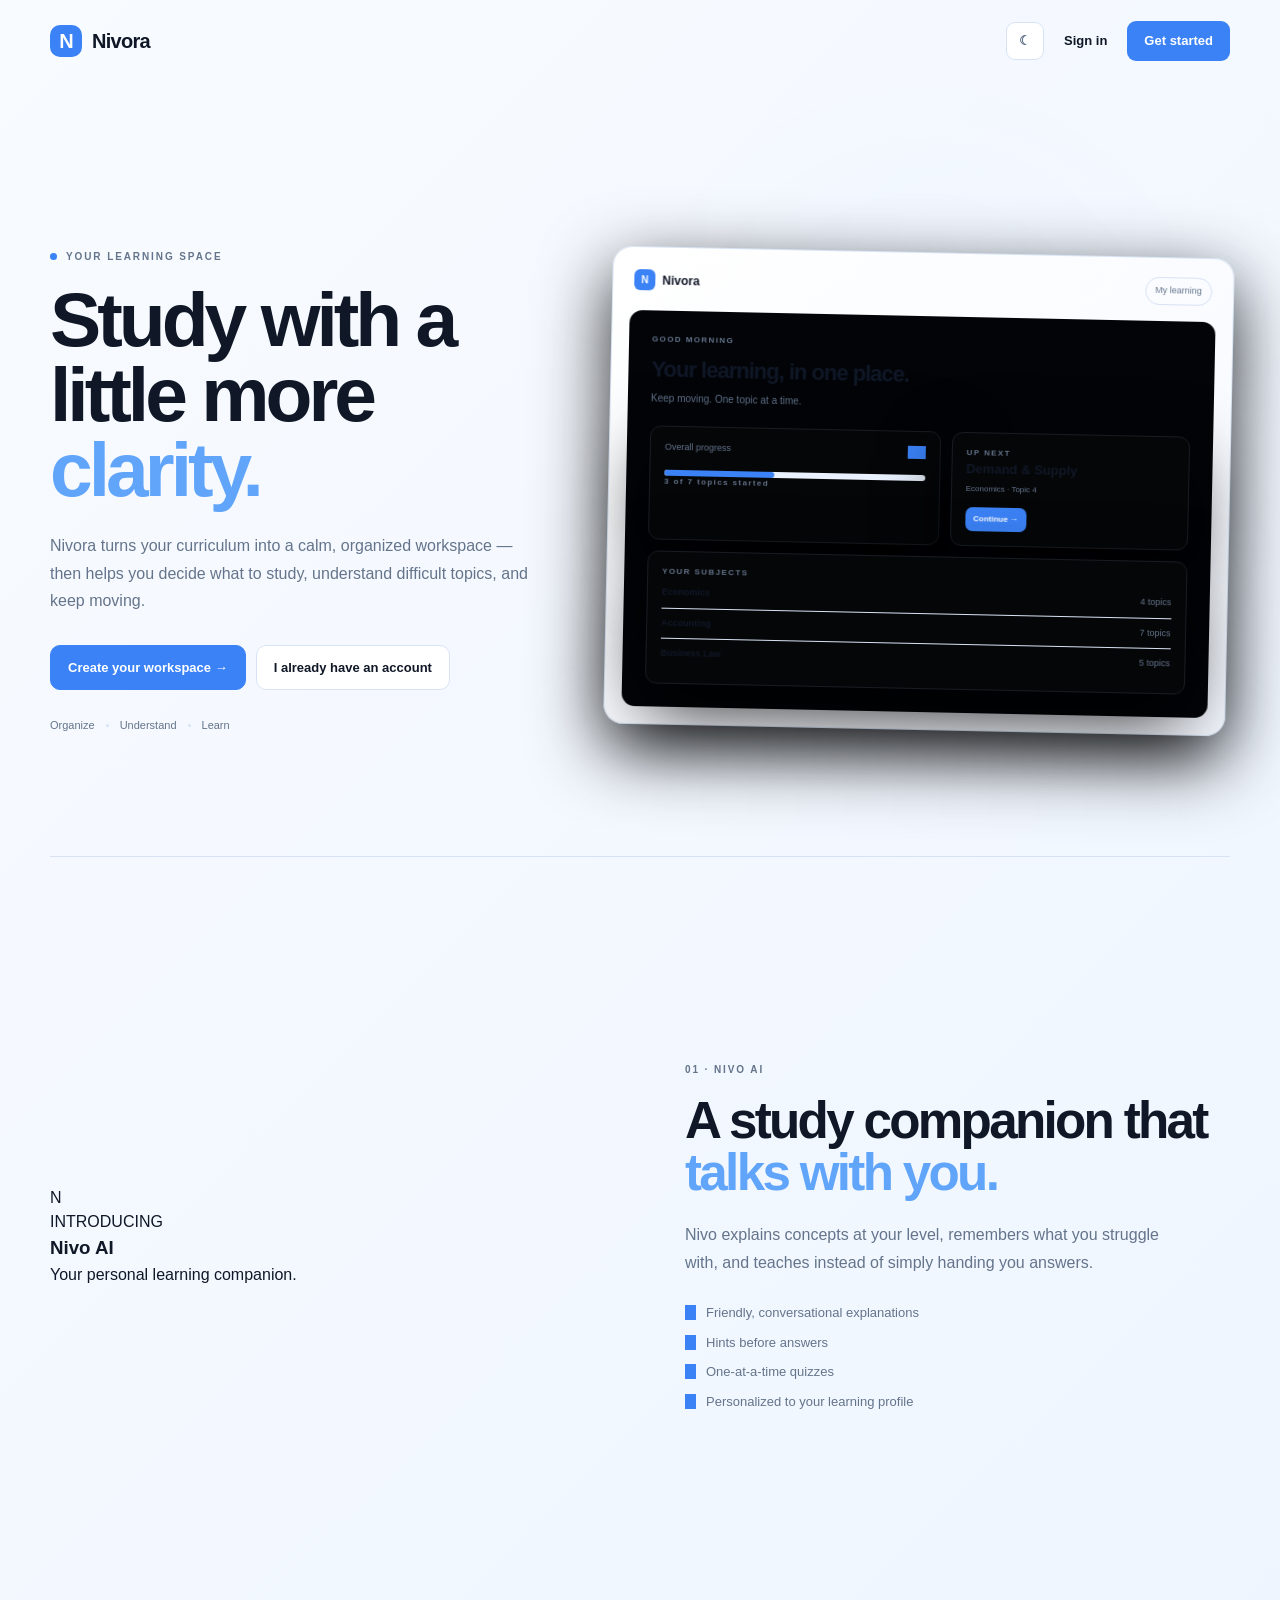
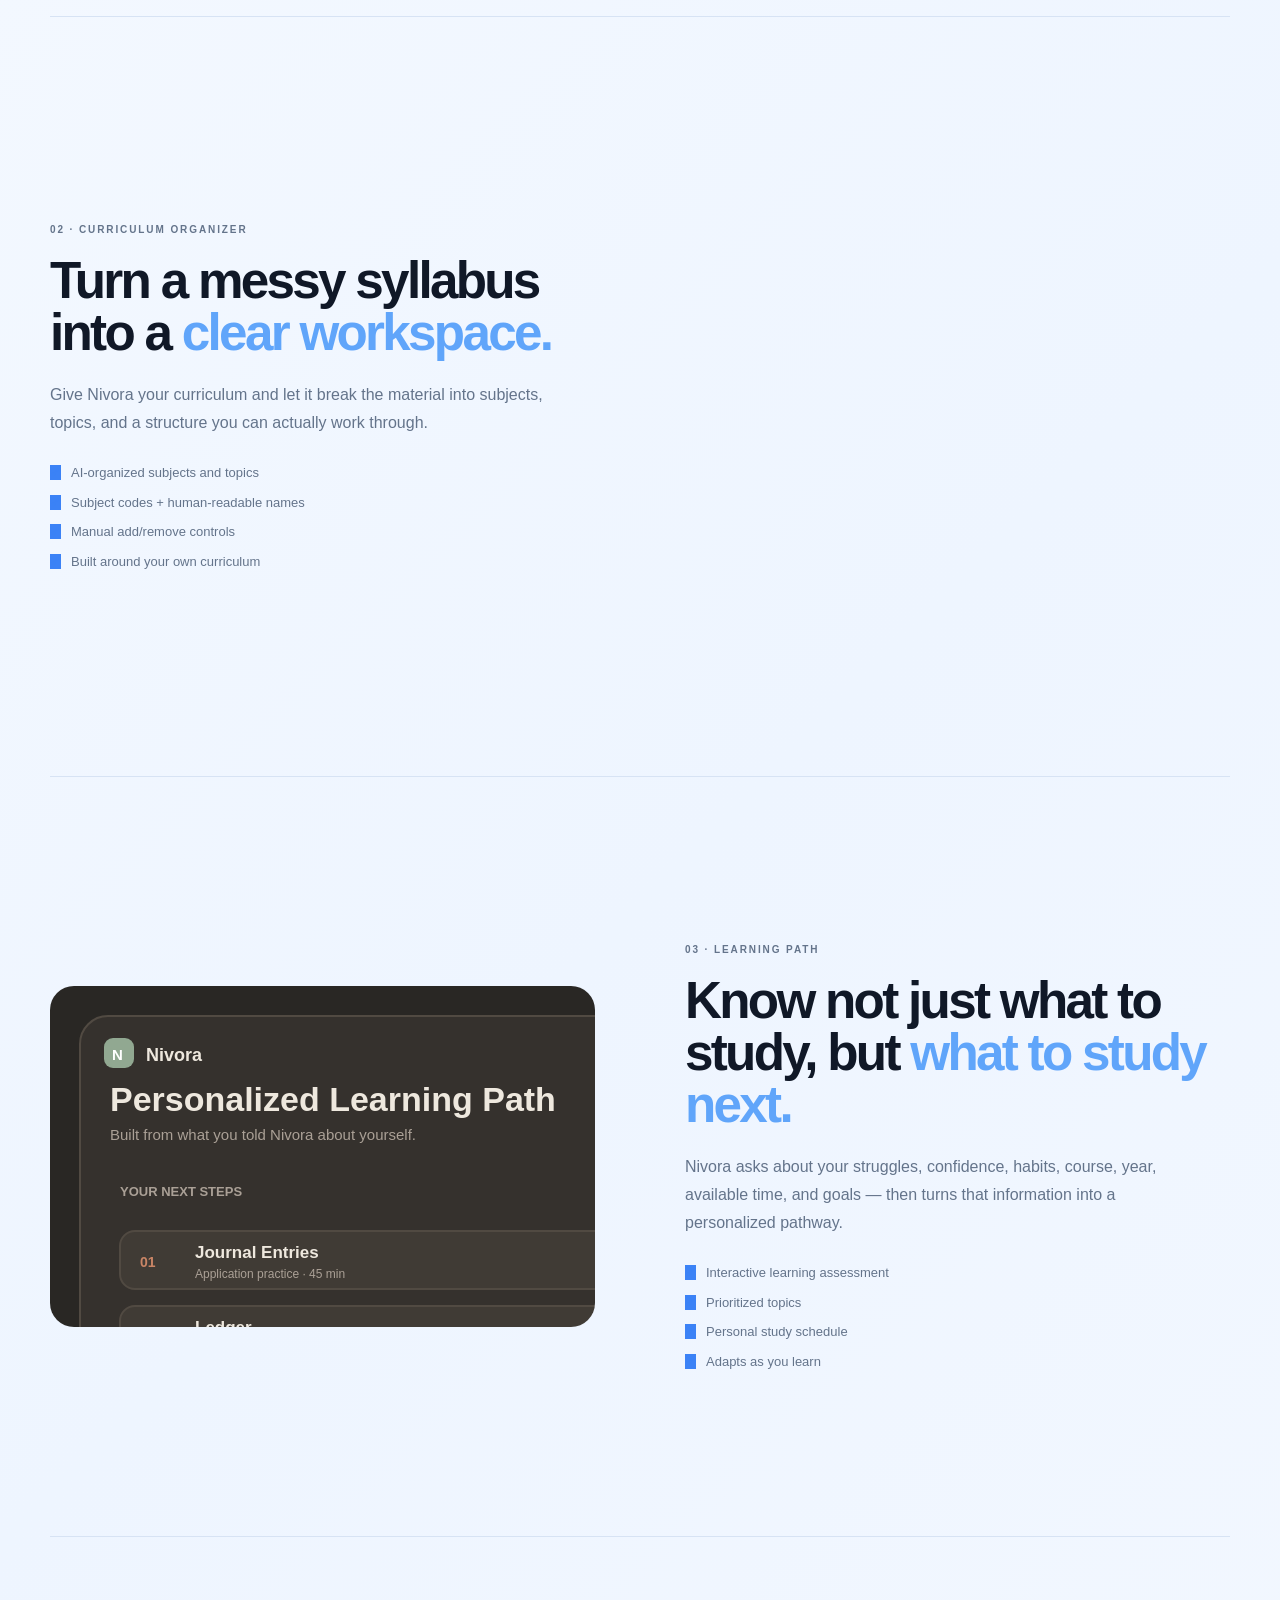
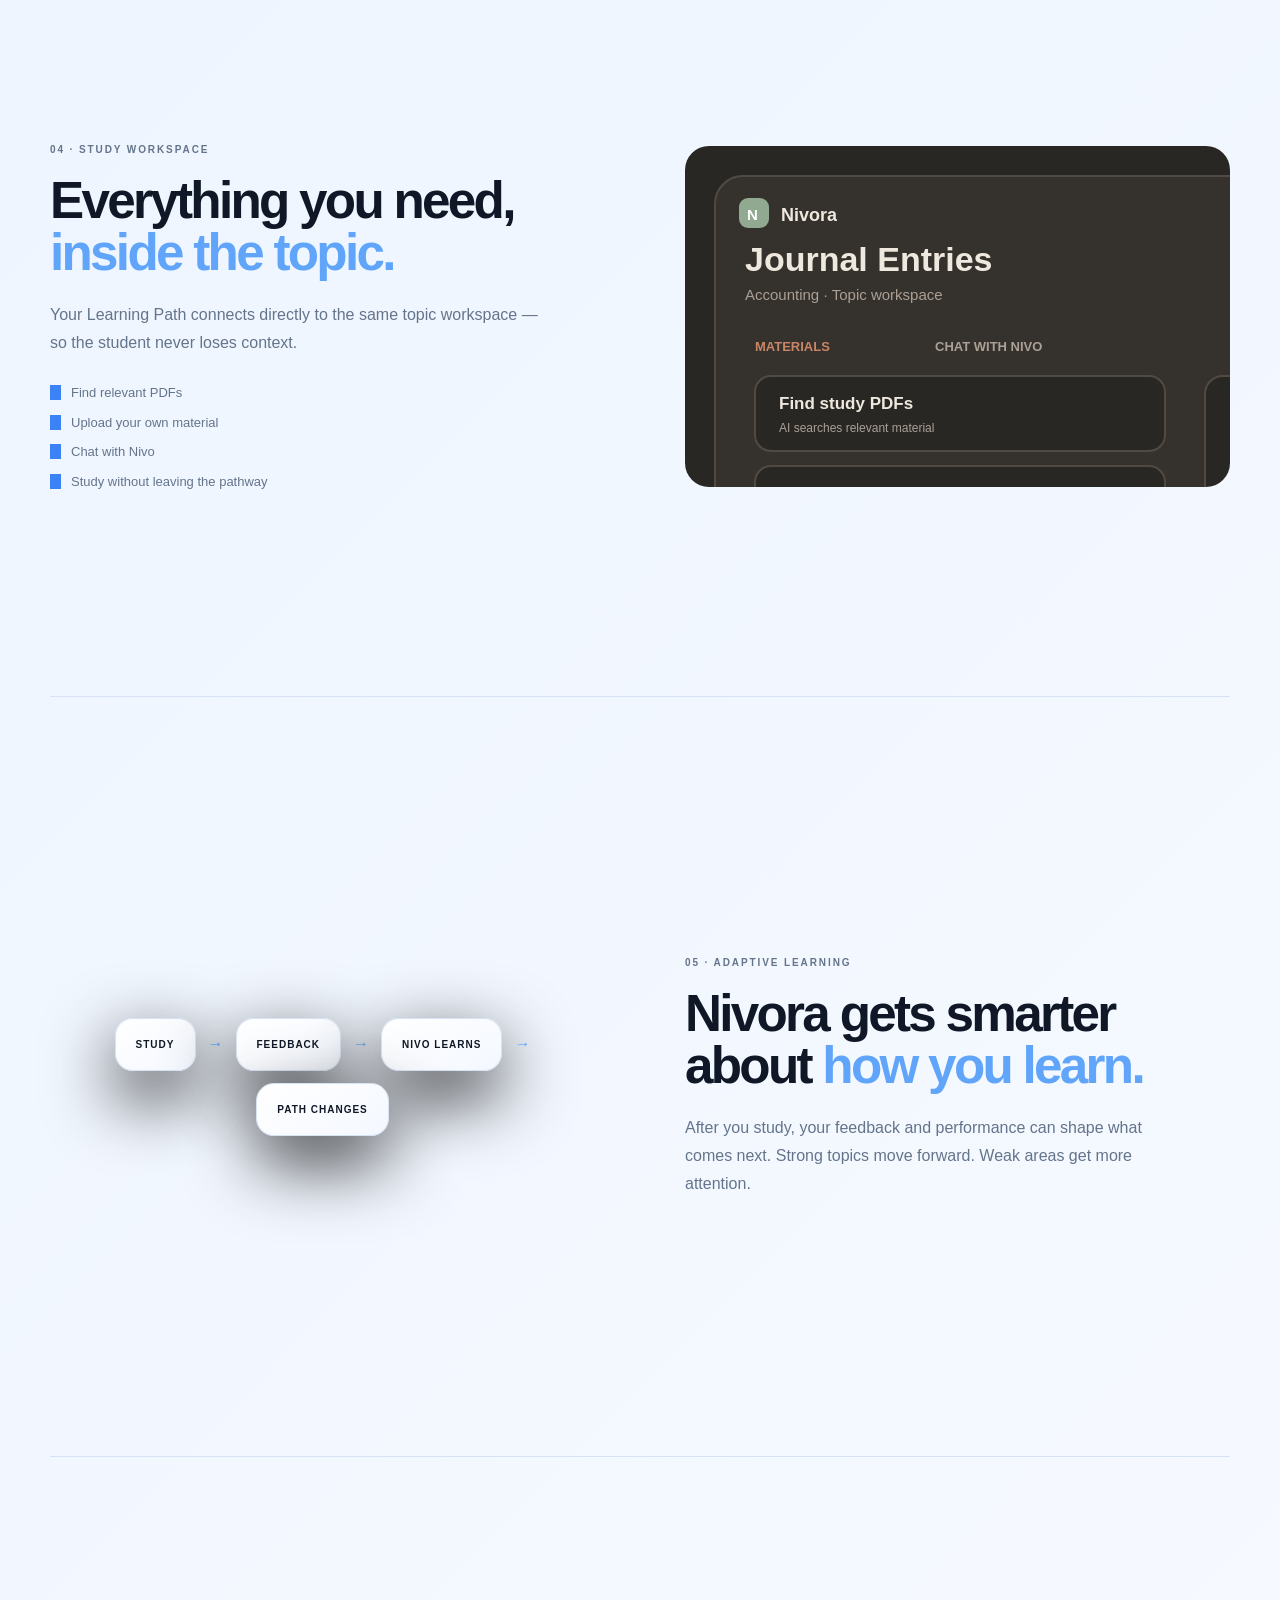
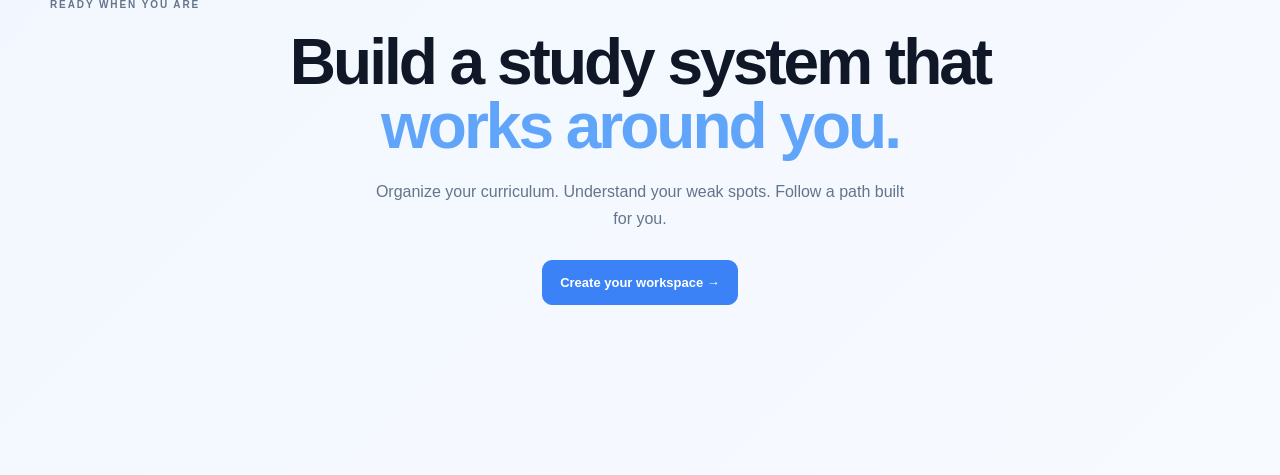
==== commit 08bb93f8: "Refresh landing demo script after replacing legacy curriculum card" ====
--- a/index.html
+++ b/index.html
@@ -1 +1 @@
-<!DOCTYPE html><html lang="en"><head><meta charset="UTF-8"><meta name="viewport" content="width=device-width,initial-scale=1.0"><title>Nivora — Your learning space</title><link rel="stylesheet" href="style.css?v=20260907-1"><link rel="stylesheet" href="landing.css?v=20260907-1"><link rel="stylesheet" href="electric-blue.css?v=20260907-2"><link rel="stylesheet" href="landing-black.css?v=20260907-3"></head><body class="landing-page"><div class="landing-glow" id="landingGlow"></div><header class="landing-nav"><a href="index.html" class="landing-logo"><span class="logo-mark">N</span><span>Nivora</span></a><div class="landing-actions"><button class="landing-theme" id="landingThemeButton" type="button"><span id="themeIcon">☾</span></button><button class="landing-link" id="signInButton">Sign in</button><button class="landing-cta" id="createAccountButton">Get started</button></div></header><main class="landing-main"><section class="landing-hero"><div class="landing-copy"><p class="landing-kicker"><span class="kicker-dot"></span> YOUR LEARNING SPACE</p><h1>Study with a little more <em>clarity.</em></h1><p class="landing-description">Nivora turns your curriculum into a calm, organized workspace — then helps you decide what to study, understand difficult topics, and keep moving.</p><div class="landing-buttons"><button class="landing-start" id="heroCreateButton">Create your workspace <span>→</span></button><button class="landing-secondary" id="heroSignInButton">I already have an account</button></div><div class="landing-trust"><span>Organize</span><i></i><span>Understand</span><i></i><span>Learn</span></div></div><div class="landing-preview"><div class="preview-window"><div class="preview-top"><div class="preview-brand"><span>N</span> Nivora</div><div class="preview-pill">My learning</div></div><div class="preview-content"><div class="preview-welcome"><small>GOOD MORNING</small><strong>Your learning, in one place.</strong><span>Keep moving. One topic at a time.</span></div><div class="preview-grid"><div class="preview-card preview-progress"><div class="preview-card-head"><span>Overall progress</span><b>42%</b></div><div class="preview-bar"><span></span></div><small>3 of 7 topics started</small></div><div class="preview-card preview-topic"><small>UP NEXT</small><strong>Demand &amp; Supply</strong><span>Economics · Topic 4</span><button>Continue →</button></div><div class="preview-card preview-subject"><small>YOUR SUBJECTS</small><div><b>Economics</b><span>4 topics</span></div><div><b>Accounting</b><span>7 topics</span></div><div><b>Business Law</b><span>5 topics</span></div></div></div></div></div><div class="preview-shadow"></div></div></section><section class="feature-section feature-ai"><div class="feature-copy"><p class="landing-kicker">01 · NIVO AI</p><h2>A study companion that <em>talks with you.</em></h2><p>Nivo explains concepts at your level, remembers what you struggle with, and teaches instead of simply handing you answers.</p><ul><li>Friendly, conversational explanations</li><li>Hints before answers</li><li>One-at-a-time quizzes</li><li>Personalized to your learning profile</li></ul></div><div class="nivo-intro-container" id="nivoIntroContainer"><div class="nivo-intro-only"><div class="nivo-intro-mark">N</div><div class="nivo-intro-eyebrow">INTRODUCING</div><h3>Nivo AI</h3><p>Your personal learning companion.</p></div></div></section><section class="feature-section feature-organizer"><div class="demo-shell"><div class="demo-window organizer-demo"></div></div><div class="feature-copy"><p class="landing-kicker">02 · CURRICULUM ORGANIZER</p><h2>Turn a messy syllabus into a <em>clear workspace.</em></h2><p>Give Nivora your curriculum and let it break the material into subjects, topics, and a structure you can actually work through.</p><ul><li>AI-organized subjects and topics</li><li>Subject codes + human-readable names</li><li>Manual add/remove controls</li><li>Built around your own curriculum</li></ul></div></section><section class="feature-section feature-path"><div class="feature-copy"><p class="landing-kicker">03 · LEARNING PATH</p><h2>Know not just what to study, but <em>what to study next.</em></h2><p>Nivora asks about your struggles, confidence, habits, course, year, available time, and goals — then turns that information into a personalized pathway.</p><ul><li>Interactive learning assessment</li><li>Prioritized topics</li><li>Personal study schedule</li><li>Adapts as you learn</li></ul></div><div class="demo-shell"><div class="demo-window path-demo"></div></div></section><section class="feature-section feature-workspace"><div class="demo-shell"><div class="demo-window workspace-demo"></div></div><div class="feature-copy"><p class="landing-kicker">04 · STUDY WORKSPACE</p><h2>Everything you need, <em>inside the topic.</em></h2><p>Your Learning Path connects directly to the same topic workspace — so the student never loses context.</p><ul><li>Find relevant PDFs</li><li>Upload your own material</li><li>Chat with Nivo</li><li>Study without leaving the pathway</li></ul></div></section><section class="feature-section feature-adaptive"><div class="feature-copy"><p class="landing-kicker">05 · ADAPTIVE LEARNING</p><h2>Nivora gets smarter about <em>how you learn.</em></h2><p>After you study, your feedback and performance can shape what comes next. Strong topics move forward. Weak areas get more attention.</p></div><div class="adaptive-loop"><div>STUDY</div><i>→</i><div>FEEDBACK</div><i>→</i><div>NIVO LEARNS</div><i>→</i><div>PATH CHANGES</div></div></section><section class="landing-final"><p class="landing-kicker">READY WHEN YOU ARE</p><h2>Build a study system that <em>works around you.</em></h2><p>Organize your curriculum. Understand your weak spots. Follow a path built for you.</p><button class="landing-start" id="finalCreateButton">Create your workspace <span>→</span></button></section></main><div class="landing-modal hidden" id="accountModal" aria-hidden="true"><div class="landing-modal-backdrop" data-close-account></div><section class="landing-modal-card"><div class="landing-modal-heading"><div><p class="landing-kicker">GET STARTED</p><h2>Create your account</h2></div><button class="landing-modal-close" id="closeAccountModal">×</button></div><form id="accountForm"><label>Full name<input id="accountName" type="text" maxlength="60" required></label><label>Password<input id="accountPassword" type="password" minlength="8" required></label><p class="form-error" id="accountError"></p><button type="submit" class="landing-form-submit">Create account</button></form><p class="landing-note">You'll continue into Nivora's setup screen.</p></section></div><div class="landing-modal hidden" id="signInModal" aria-hidden="true"><div class="landing-modal-backdrop" data-close-signin></div><section class="landing-modal-card"><div class="landing-modal-heading"><div><p class="landing-kicker">WELCOME BACK</p><h2>Sign in</h2></div><button class="landing-modal-close" id="closeSignInModal">×</button></div><form id="signInForm"><label>Full name<input id="signInName" type="text" required></label><label>Password<input id="signInPassword" type="password" required></label><p class="form-error" id="signInError"></p><button type="submit" class="landing-form-submit">Sign in</button></form></section></div><script src="data/storage.js"></script><script src="landing-video.js?v="20260907-7"></script><script>document.addEventListener('DOMContentLoaded',()=>{const K='studyOS-account',S='studyOS-subjects',DB='StudyOSMaterials',T='nivora-theme',RESET='nivora-account-reset-v1',am=document.getElementById('accountModal'),sm=document.getElementById('signInModal'),gl=document.getElementById('landingGlow'),tb=document.getElementById('landingThemeButton'),ti=document.getElementById('themeIcon');if(!localStorage.getItem(RESET)){localStorage.removeItem(K);localStorage.removeItem(S);try{indexedDB.deleteDatabase(DB)}catch{}localStorage.setItem(RESET,'1')}const acc=()=>{try{return JSON.parse(localStorage.getItem(K))}catch{return null}};const apply=t=>{document.documentElement.dataset.theme=t;document.body.dataset.theme=t;ti.textContent=t==='dark'?'☀':'☾'};apply(localStorage.getItem(T)==='dark'?'dark':'light');tb.onclick=()=>{const n=document.body.dataset.theme==='dark'?'light':'dark';localStorage.setItem(T,n);apply(n)};const open=m=>{m.classList.remove('hidden');document.body.classList.add('modal-open')},close=m=>{m.classList.add('hidden');if(am.classList.contains('hidden')&&sm.classList.contains('hidden'))document.body.classList.remove('modal-open')};['createAccountButton','heroCreateButton','finalCreateButton'].forEach(id=>document.getElementById(id).onclick=()=>open(am));['signInButton','heroSignInButton'].forEach(id=>document.getElementById(id).onclick=()=>open(sm));document.getElementById('closeAccountModal').onclick=()=>close(am);document.getElementById('closeSignInModal').onclick=()=>close(sm);document.querySelector('[data-close-account]').onclick=()=>close(am);document.querySelector('[data-close-signin]').onclick=()=>close(sm);async function hash(p){const b=await crypto.subtle.digest('SHA-256',new TextEncoder().encode(p));return Array.from(new Uint8Array(b)).map(x=>x.toString(16).padStart(2,'0')).join('')}document.getElementById('accountForm').onsubmit=async e=>{e.preventDefault();const n=document.getElementById('accountName').value.trim(),p=document.getElementById('accountPassword').value,er=document.getElementById('accountError');if(p.length<8){er.textContent='Password must be at least 8 characters.';return}if(acc()?.passwordHash){er.textContent='An account already exists. Please sign in.';return}localStorage.removeItem(S);try{indexedDB.deleteDatabase(DB)}catch{}localStorage.setItem(K,JSON.stringify({name:n,passwordHash:await hash(p),createdAt:new Date().toISOString()}));location.href='setup.html'};document.getElementById('signInForm').onsubmit=async e=>{e.preventDefault();const n=document.getElementById('signInName').value.trim(),p=document.getElementById('signInPassword').value,er=document.getElementById('signInError'),a=acc();if(!a?.passwordHash){er.textContent='No account was found in this browser.';return}if(a.name!==n||a.passwordHash!==await hash(p)){er.textContent='Name or password is incorrect.';return}location.href='dashboard.html'};document.addEventListener('mousemove',e=>{if(gl){gl.style.left=e.clientX+'px';gl.style.top=e.clientY+'px'}});});</script></body></html>+<!DOCTYPE html><html lang="en"><head><meta charset="UTF-8"><meta name="viewport" content="width=device-width,initial-scale=1.0"><title>Nivora — Your learning space</title><link rel="stylesheet" href="style.css?v=20260907-1"><link rel="stylesheet" href="landing.css?v=20260907-1"><link rel="stylesheet" href="electric-blue.css?v=20260907-2"><link rel="stylesheet" href="landing-black.css?v=20260907-4"></head><body class="landing-page"><div class="landing-glow" id="landingGlow"></div><header class="landing-nav"><a href="index.html" class="landing-logo"><span class="logo-mark">N</span><span>Nivora</span></a><div class="landing-actions"><button class="landing-theme" id="landingThemeButton" type="button"><span id="themeIcon">☾</span></button><button class="landing-link" id="signInButton">Sign in</button><button class="landing-cta" id="createAccountButton">Get started</button></div></header><main class="landing-main"><section class="landing-hero"><div class="landing-copy"><p class="landing-kicker"><span class="kicker-dot"></span> YOUR LEARNING SPACE</p><h1>Study with a little more <em>clarity.</em></h1><p class="landing-description">Nivora turns your curriculum into a calm, organized workspace — then helps you decide what to study, understand difficult topics, and keep moving.</p><div class="landing-buttons"><button class="landing-start" id="heroCreateButton">Create your workspace <span>→</span></button><button class="landing-secondary" id="heroSignInButton">I already have an account</button></div><div class="landing-trust"><span>Organize</span><i></i><span>Understand</span><i></i><span>Learn</span></div></div><div class="landing-preview"><div class="preview-window"><div class="preview-top"><div class="preview-brand"><span>N</span> Nivora</div><div class="preview-pill">My learning</div></div><div class="preview-content"><div class="preview-welcome"><small>GOOD MORNING</small><strong>Your learning, in one place.</strong><span>Keep moving. One topic at a time.</span></div><div class="preview-grid"><div class="preview-card preview-progress"><div class="preview-card-head"><span>Overall progress</span><b>42%</b></div><div class="preview-bar"><span></span></div><small>3 of 7 topics started</small></div><div class="preview-card preview-topic"><small>UP NEXT</small><strong>Demand &amp; Supply</strong><span>Economics · Topic 4</span><button>Continue →</button></div><div class="preview-card preview-subject"><small>YOUR SUBJECTS</small><div><b>Economics</b><span>4 topics</span></div><div><b>Accounting</b><span>7 topics</span></div><div><b>Business Law</b><span>5 topics</span></div></div></div></div></div><div class="preview-shadow"></div></div></section><section class="feature-section feature-ai"><div class="feature-copy"><p class="landing-kicker">01 · NIVO AI</p><h2>A study companion that <em>talks with you.</em></h2><p>Nivo explains concepts at your level, remembers what you struggle with, and teaches instead of simply handing you answers.</p><ul><li>Friendly, conversational explanations</li><li>Hints before answers</li><li>One-at-a-time quizzes</li><li>Personalized to your learning profile</li></ul></div><div class="nivo-intro-container" id="nivoIntroContainer"><div class="nivo-intro-only"><div class="nivo-intro-mark">N</div><div class="nivo-intro-eyebrow">INTRODUCING</div><h3>Nivo AI</h3><p>Your personal learning companion.</p></div></div></section><section class="feature-section feature-organizer"><div class="demo-shell"><div class="demo-window organizer-demo"></div></div><div class="feature-copy"><p class="landing-kicker">02 · CURRICULUM ORGANIZER</p><h2>Turn a messy syllabus into a <em>clear workspace.</em></h2><p>Give Nivora your curriculum and let it break the material into subjects, topics, and a structure you can actually work through.</p><ul><li>AI-organized subjects and topics</li><li>Subject codes + human-readable names</li><li>Manual add/remove controls</li><li>Built around your own curriculum</li></ul></div></section><section class="feature-section feature-path"><div class="feature-copy"><p class="landing-kicker">03 · LEARNING PATH</p><h2>Know not just what to study, but <em>what to study next.</em></h2><p>Nivora asks about your struggles, confidence, habits, course, year, available time, and goals — then turns that information into a personalized pathway.</p><ul><li>Interactive learning assessment</li><li>Prioritized topics</li><li>Personal study schedule</li><li>Adapts as you learn</li></ul></div><div class="demo-shell"><div class="demo-window path-demo"></div></div></section><section class="feature-section feature-workspace"><div class="demo-shell"><div class="demo-window workspace-demo"></div></div><div class="feature-copy"><p class="landing-kicker">04 · STUDY WORKSPACE</p><h2>Everything you need, <em>inside the topic.</em></h2><p>Your Learning Path connects directly to the same topic workspace — so the student never loses context.</p><ul><li>Find relevant PDFs</li><li>Upload your own material</li><li>Chat with Nivo</li><li>Study without leaving the pathway</li></ul></div></section><section class="feature-section feature-adaptive"><div class="feature-copy"><p class="landing-kicker">05 · ADAPTIVE LEARNING</p><h2>Nivora gets smarter about <em>how you learn.</em></h2><p>After you study, your feedback and performance can shape what comes next. Strong topics move forward. Weak areas get more attention.</p></div><div class="adaptive-loop"><div>STUDY</div><i>→</i><div>FEEDBACK</div><i>→</i><div>NIVO LEARNS</div><i>→</i><div>PATH CHANGES</div></div></section><section class="landing-final"><p class="landing-kicker">READY WHEN YOU ARE</p><h2>Build a study system that <em>works around you.</em></h2><p>Organize your curriculum. Understand your weak spots. Follow a path built for you.</p><button class="landing-start" id="finalCreateButton">Create your workspace <span>→</span></button></section></main><div class="landing-modal hidden" id="accountModal" aria-hidden="true"><div class="landing-modal-backdrop" data-close-account></div><section class="landing-modal-card"><div class="landing-modal-heading"><div><p class="landing-kicker">GET STARTED</p><h2>Create your account</h2></div><button class="landing-modal-close" id="closeAccountModal">×</button></div><form id="accountForm"><label>Full name<input id="accountName" type="text" maxlength="60" required></label><label>Password<input id="accountPassword" type="password" minlength="8" required></label><p class="form-error" id="accountError"></p><button type="submit" class="landing-form-submit">Create account</button></form><p class="landing-note">You'll continue into Nivora's setup screen.</p></section></div><div class="landing-modal hidden" id="signInModal" aria-hidden="true"><div class="landing-modal-backdrop" data-close-signin></div><section class="landing-modal-card"><div class="landing-modal-heading"><div><p class="landing-kicker">WELCOME BACK</p><h2>Sign in</h2></div><button class="landing-modal-close" id="closeSignInModal">×</button></div><form id="signInForm"><label>Full name<input id="signInName" type="text" required></label><label>Password<input id="signInPassword" type="password" required></label><p class="form-error" id="signInError"></p><button type="submit" class="landing-form-submit">Sign in</button></form></section></div><script src="data/storage.js"></script><script src="landing-video.js?v=20260907-8"></script><script>document.addEventListener('DOMContentLoaded',()=>{const K='studyOS-account',S='studyOS-subjects',DB='StudyOSMaterials',T='nivora-theme',RESET='nivora-account-reset-v1',am=document.getElementById('accountModal'),sm=document.getElementById('signInModal'),gl=document.getElementById('landingGlow'),tb=document.getElementById('landingThemeButton'),ti=document.getElementById('themeIcon');if(!localStorage.getItem(RESET)){localStorage.removeItem(K);localStorage.removeItem(S);try{indexedDB.deleteDatabase(DB)}catch{}localStorage.setItem(RESET,'1')}const acc=()=>{try{return JSON.parse(localStorage.getItem(K))}catch{return null}};const apply=t=>{document.documentElement.dataset.theme=t;document.body.dataset.theme=t;ti.textContent=t==='dark'?'☀':'☾'};apply(localStorage.getItem(T)==='dark'?'dark':'light');tb.onclick=()=>{const n=document.body.dataset.theme==='dark'?'light':'dark';localStorage.setItem(T,n);apply(n)};const open=m=>{m.classList.remove('hidden');document.body.classList.add('modal-open')},close=m=>{m.classList.add('hidden');if(am.classList.contains('hidden')&&sm.classList.contains('hidden'))document.body.classList.remove('modal-open')};['createAccountButton','heroCreateButton','finalCreateButton'].forEach(id=>document.getElementById(id).onclick=()=>open(am));['signInButton','heroSignInButton'].forEach(id=>document.getElementById(id).onclick=()=>open(sm));document.getElementById('closeAccountModal').onclick=()=>close(am);document.getElementById('closeSignInModal').onclick=()=>close(sm);document.querySelector('[data-close-account]').onclick=()=>close(am);document.querySelector('[data-close-signin]').onclick=()=>close(sm);async function hash(p){const b=await crypto.subtle.digest('SHA-256',new TextEncoder().encode(p));return Array.from(new Uint8Array(b)).map(x=>x.toString(16).padStart(2,'0')).join('')}document.getElementById('accountForm').onsubmit=async e=>{e.preventDefault();const n=document.getElementById('accountName').value.trim(),p=document.getElementById('accountPassword').value,er=document.getElementById('accountError');if(p.length<8){er.textContent='Password must be at least 8 characters.';return}if(acc()?.passwordHash){er.textContent='An account already exists. Please sign in.';return}localStorage.removeItem(S);try{indexedDB.deleteDatabase(DB)}catch{}localStorage.setItem(K,JSON.stringify({name:n,passwordHash:await hash(p),createdAt:new Date().toISOString()}));location.href='setup.html'};document.getElementById('signInForm').onsubmit=async e=>{e.preventDefault();const n=document.getElementById('signInName').value.trim(),p=document.getElementById('signInPassword').value,er=document.getElementById('signInError'),a=acc();if(!a?.passwordHash){er.textContent='No account was found in this browser.';return}if(a.name!==n||a.passwordHash!==await hash(p)){er.textContent='Name or password is incorrect.';return}location.href='dashboard.html'};document.addEventListener('mousemove',e=>{if(gl){gl.style.left=e.clientX+'px';gl.style.top=e.clientY+'px'}});});</script></body></html>
--- a/landing-black.css
+++ b/landing-black.css
@@ -1,23 +1,27 @@
-/* Nivora landing: unified black + electric-blue gradient system. Loaded last. */
-html body.landing-page,html body.landing-page[data-theme="dark"]{--landing-bg:#010203!important;--landing-surface:#050608!important;--landing-surface-2:#0B0D10!important;--landing-text:#F5F7FA!important;--landing-muted:#8C96A5!important;--landing-border:#181C22!important;--landing-accent:#3B82F6!important;--landing-accent-hover:#60A5FA!important;--landing-sage:#3B82F6!important;--landing-shadow:rgba(0,0,0,.85)!important;background:radial-gradient(circle at 10% 12%,rgba(37,99,235,.28),transparent 30%),radial-gradient(circle at 88% 48%,rgba(59,130,246,.18),transparent 34%),radial-gradient(circle at 52% 105%,rgba(29,78,216,.12),transparent 32%),linear-gradient(135deg,#010203 0%,#030710 48%,#010203 100%)!important;background-attachment:fixed!important;color:#F5F7FA!important}
-html body.landing-page[data-theme="light"]{--landing-bg:#F5F9FF!important;--landing-surface:#FFFFFF!important;--landing-surface-2:#EAF2FF!important;--landing-text:#101827!important;--landing-muted:#64748B!important;--landing-border:#D7E3F4!important;--landing-accent:#2563EB!important;--landing-accent-hover:#1D4ED8!important;--landing-sage:#2563EB!important;--landing-shadow:rgba(30,64,175,.14)!important;background:radial-gradient(circle at 8% 10%,rgba(96,165,250,.30),transparent 30%),radial-gradient(circle at 90% 30%,rgba(59,130,246,.20),transparent 32%),radial-gradient(circle at 50% 100%,rgba(147,197,253,.25),transparent 34%),linear-gradient(135deg,#F8FBFF 0%,#EEF5FF 48%,#F7FAFF 100%)!important;background-attachment:fixed!important;color:#101827!important}
-html body.landing-page::before{background:radial-gradient(circle at 18% 30%,rgba(59,130,246,.07),transparent 24%),radial-gradient(circle at 82% 70%,rgba(96,165,250,.05),transparent 28%)!important}
-html body.landing-page[data-theme="light"]::before{background:radial-gradient(circle at 18% 30%,rgba(59,130,246,.08),transparent 25%),radial-gradient(circle at 82% 70%,rgba(37,99,235,.06),transparent 28%)!important}
+/* Nivora landing black/blue theme */
+html body.landing-page{--landing-bg:#010203!important;--landing-surface:#050608!important;--landing-surface-2:#0B0D10!important;--landing-text:#F5F7FA!important;--landing-muted:#8C96A5!important;--landing-border:#181C22!important;--landing-accent:#3B82F6!important;--landing-accent-hover:#60A5FA!important;--landing-sage:#3B82F6!important;--landing-shadow:rgba(0,0,0,.85)!important;background:radial-gradient(circle at 10% 12%,rgba(37,99,235,.28),transparent 30%),radial-gradient(circle at 88% 48%,rgba(59,130,246,.18),transparent 34%),linear-gradient(135deg,#010203,#030710 48%,#010203)!important;color:#F5F7FA!important}
+html body.landing-page[data-theme="light"]{--landing-bg:#F5F9FF!important;--landing-surface:#FFF!important;--landing-surface-2:#EAF2FF!important;--landing-text:#101827!important;--landing-muted:#64748B!important;--landing-border:#D7E3F4!important;--landing-accent:#2563EB!important;--landing-accent-hover:#1D4ED8!important;--landing-sage:#2563EB!important;background:linear-gradient(135deg,#F8FBFF,#EEF5FF 48%,#F7FAFF)!important;color:#101827!important}
 html body.landing-page .feature-section,html body.landing-page .landing-final{background:transparent!important}
-html body.landing-page .landing-preview .preview-window{transition:transform .35s cubic-bezier(.2,.8,.2,1),box-shadow .35s ease,border-color .35s ease!important;transform:rotate(1.2deg) translateY(0)!important;transform-origin:center center;will-change:transform}
-html body.landing-page .landing-preview .preview-window:hover{animation:nivoraCardWobble .65s cubic-bezier(.36,.07,.19,.97) both!important;box-shadow:0 32px 90px rgba(0,0,0,.92),0 0 45px rgba(59,130,246,.16)!important;border-color:rgba(96,165,250,.48)!important}
-@keyframes nivoraCardWobble{0%{transform:rotate(1.2deg) translateY(0) scale(1)}20%{transform:rotate(.35deg) translateY(-5px) scale(1.008)}40%{transform:rotate(1.9deg) translateY(-7px) scale(1.012)}60%{transform:rotate(.7deg) translateY(-5px) scale(1.008)}80%{transform:rotate(1.55deg) translateY(-3px) scale(1.004)}100%{transform:rotate(1.2deg) translateY(0) scale(1)}}
-html body.landing-page .preview-shadow{background:rgba(59,130,246,.07)!important;transition:opacity .35s ease,transform .35s ease!important}
-html body.landing-page .landing-preview:hover .preview-shadow{opacity:1!important;transform:scale(1.04)!important}
-html body.landing-page .preview-window,html body.landing-page .demo-window,html body.landing-page .adaptive-loop div,html body.landing-page .landing-modal-card{background:linear-gradient(145deg,#07090D 0%,#030507 100%)!important}
-html body.landing-page .preview-content,html body.landing-page .chat-messages,html body.landing-page .organizer-flow,html body.landing-page .path-demo,html body.landing-page .workspace-content{background:linear-gradient(145deg,#020408 0%,#010203 100%)!important}
+html body.landing-page .preview-window,html body.landing-page .demo-window,html body.landing-page .adaptive-loop div,html body.landing-page .landing-modal-card{background:linear-gradient(145deg,#07090D,#030507)!important}
+html body.landing-page .preview-content,html body.landing-page .chat-messages,html body.landing-page .path-demo,html body.landing-page .workspace-content{background:#020408!important}
 html body.landing-page .preview-card,html body.landing-page .upload-box,html body.landing-page .ai-processing,html body.landing-page .organized-subject,html body.landing-page .path-result>div,html body.landing-page .material-card,html body.landing-page .chat-mini{background:#050608!important;border-color:#181C22!important}
-html body.landing-page[data-theme="light"] .preview-window,html body.landing-page[data-theme="light"] .demo-window,html body.landing-page[data-theme="light"] .adaptive-loop div,html body.landing-page[data-theme="light"] .landing-modal-card{background:linear-gradient(145deg,#FFFFFF 0%,#F4F8FF 100%)!important;box-shadow:0 25px 70px rgba(37,99,235,.12)!important}
-html body.landing-page[data-theme="light"] .preview-content,html body.landing-page[data-theme="light"] .chat-messages,html body.landing-page[data-theme="light"] .organizer-flow,html body.landing-page[data-theme="light"] .path-demo,html body.landing-page[data-theme="light"] .workspace-content{background:linear-gradient(145deg,#F8FBFF 0%,#EDF4FF 100%)!important}
-html body.landing-page[data-theme="light"] .preview-card,html body.landing-page[data-theme="light"] .upload-box,html body.landing-page[data-theme="light"] .ai-processing,html body.landing-page[data-theme="light"] .organized-subject,html body.landing-page[data-theme="light"] .path-result>div,html body.landing-page[data-theme="light"] .material-card,html body.landing-page[data-theme="light"] .chat-mini{background:#FFFFFF!important;border-color:#D7E3F4!important}
 html body.landing-page .logo-mark,html body.landing-page .preview-brand span,html body.landing-page .demo-bar>span,html body.landing-page .bubble.user,html body.landing-page .landing-cta,html body.landing-page .landing-start,html body.landing-page .landing-form-submit,html body.landing-page .preview-topic button{background:#3B82F6!important}
-html body.landing-page[data-theme="light"] .landing-link,html body.landing-page[data-theme="light"] .landing-theme,html body.landing-page[data-theme="light"] .landing-secondary{color:#334155!important}
-html body.landing-page .kicker-dot,html body.landing-page .preview-card-head b,html body.landing-page .preview-bar span,html body.landing-page .feature-copy li::before,html body.landing-page .flow-arrow,html body.landing-page .processing-dot,html body.landing-page .path-result>div>b{color:#3B82F6!important}
-html body.landing-page .landing-hero h1 em,html body.landing-page .feature-copy h2 em,html body.landing-page .landing-final h2 em,html body.landing-page .adaptive-loop i{color:#60A5FA!important}
-html body.landing-page .landing-modal-backdrop{background:rgba(0,0,0,.94)!important}
-html body.landing-page[data-theme="light"] .landing-modal-backdrop{background:rgba(15,23,42,.28)!important}
+html body.landing-page .landing-hero h1 em,html body.landing-page .feature-copy h2 em,html body.landing-page .landing-final h2 em{color:#60A5FA!important}
+
+/* New curriculum organizer card — no video, no legacy demo markup. */
+html body.landing-page .feature-organizer .organizer-demo{position:relative;display:block;width:100%;min-height:390px;overflow:hidden;border-radius:24px;border:1px solid #202A3A!important;background:radial-gradient(circle at 82% 8%,rgba(59,130,246,.32),transparent 30%),radial-gradient(circle at 18% 92%,rgba(37,99,235,.22),transparent 34%),linear-gradient(145deg,#07090D 0%,#020408 58%,#030A18 100%)!important;box-shadow:0 30px 90px rgba(0,0,0,.72)!important;color:#F5F7FA!important}
+html body.landing-page .organizer-card{position:relative;min-height:390px;height:100%;overflow:hidden;border-radius:24px;background:transparent!important;color:#F5F7FA!important;font-family:Arial,sans-serif}
+html body.landing-page .organizer-card::before{content:"";position:absolute;width:260px;height:260px;right:-90px;top:-120px;border-radius:50%;background:rgba(59,130,246,.22);filter:blur(45px);pointer-events:none}
+html body.landing-page .organizer-card-top{height:58px;display:flex;align-items:center;justify-content:space-between;padding:0 20px;border-bottom:1px solid rgba(255,255,255,.08);background:rgba(5,7,10,.72);backdrop-filter:blur(12px)}
+html body.landing-page .organizer-brand{display:flex;align-items:center;gap:9px;font-size:14px}.organizer-brand span{display:grid;place-items:center;width:28px;height:28px;border-radius:9px;background:#3B82F6;color:#fff;font-weight:900}.organizer-brand strong{color:#F5F7FA}
+html body.landing-page .organizer-status{display:flex;align-items:center;gap:7px;padding:7px 10px;border:1px solid rgba(96,165,250,.22);border-radius:999px;background:rgba(59,130,246,.09);color:#9FC4FF;font-size:10px;font-weight:700}.organizer-status i{width:6px;height:6px;border-radius:50%;background:#60A5FA;box-shadow:0 0 12px rgba(96,165,250,.8)}
+html body.landing-page .organizer-card-body{padding:28px 30px}.organizer-eyebrow{font-size:10px;letter-spacing:1.8px;font-weight:800;color:#7EA8E8;margin-bottom:9px}.organizer-card h3{margin:0 0 22px;max-width:430px;color:#F5F7FA;font-size:25px;line-height:1.12;letter-spacing:-.6px}
+html body.landing-page .organizer-document{display:flex;align-items:center;gap:12px;padding:13px 14px;border:1px solid rgba(255,255,255,.08);border-radius:14px;background:rgba(8,11,16,.78)!important;box-shadow:0 12px 30px rgba(0,0,0,.24)}.organizer-file-icon{display:grid;place-items:center;width:38px;height:42px;border-radius:9px;background:linear-gradient(145deg,#2563EB,#60A5FA);color:#fff;font-size:9px;font-weight:900}.organizer-file-copy{display:flex;flex:1;min-width:0;flex-direction:column;gap:4px}.organizer-file-copy strong{color:#F5F7FA;font-size:12px}.organizer-file-copy span{color:#7F8A9A;font-size:10px}.organizer-check{display:grid;place-items:center;width:24px;height:24px;border-radius:50%;background:rgba(59,130,246,.14);color:#60A5FA;font-size:12px}
+html body.landing-page .organizer-ai{margin-top:14px;padding:15px;border:1px solid rgba(96,165,250,.14);border-radius:16px;background:linear-gradient(145deg,rgba(13,20,32,.92),rgba(5,8,13,.92))!important}.organizer-ai-head{display:flex;justify-content:space-between;gap:12px;margin-bottom:10px;font-size:10px}.organizer-ai-head span{color:#B7C6DB}.organizer-ai-head b{color:#60A5FA}.organizer-progress{height:6px;overflow:hidden;border-radius:999px;background:#151A22!important}.organizer-progress span{display:block;width:78%;height:100%;border-radius:inherit;background:linear-gradient(90deg,#2563EB,#60A5FA);box-shadow:0 0 18px rgba(59,130,246,.4);animation:organizerProgress 2.8s ease-in-out infinite alternate}.organizer-ai-grid{display:grid;grid-template-columns:1fr 1fr;gap:7px;margin-top:12px}.organizer-ai-grid span{padding:8px 9px;border-radius:9px;border:1px solid rgba(255,255,255,.06);background:rgba(255,255,255,.025);color:#8F9CAE;font-size:9px}.organizer-ai-grid span::before{content:"✓";margin-right:6px;color:#60A5FA}@keyframes organizerProgress{from{width:64%}to{width:88%}}
+
+/* Make sure no old curriculum video/card structure can remain visible. */
+html body.landing-page .feature-organizer .demo-video-wrap,html body.landing-page .feature-organizer video,html body.landing-page .feature-organizer canvas,html body.landing-page .feature-organizer iframe,html body.landing-page .feature-organizer .landing-demo-video{display:none!important}
+
+html body.landing-page[data-theme="light"] .preview-window,html body.landing-page[data-theme="light"] .demo-window,html body.landing-page[data-theme="light"] .adaptive-loop div,html body.landing-page[data-theme="light"] .landing-modal-card{background:linear-gradient(145deg,#FFF,#F4F8FF)!important;color:#101827!important;border-color:#D7E3F4!important}
+html body.landing-page[data-theme="light"] .organizer-demo{background:radial-gradient(circle at 82% 8%,rgba(37,99,235,.18),transparent 30%),linear-gradient(145deg,#FFFFFF,#F1F6FF)!important;border-color:#D7E3F4!important;color:#101827!important;box-shadow:0 25px 60px rgba(37,99,235,.12)!important}.landing-page[data-theme="light"] .organizer-card-top{background:rgba(255,255,255,.78);border-color:#D7E3F4}.landing-page[data-theme="light"] .organizer-brand strong,.landing-page[data-theme="light"] .organizer-card h3,.landing-page[data-theme="light"] .organizer-file-copy strong{color:#101827}.landing-page[data-theme="light"] .organizer-document{background:rgba(248,251,255,.9)!important;border-color:#D7E3F4}.landing-page[data-theme="light"] .organizer-ai{background:linear-gradient(145deg,#F3F7FF,#FFF)!important;border-color:#D7E3F4}.landing-page[data-theme="light"] .organizer-ai-grid span{background:#F8FBFF;border-color:#D7E3F4}.landing-page[data-theme="light"] .organizer-file-copy span,.landing-page[data-theme="light"] .organizer-ai-grid span{color:#64748B}.landing-page[data-theme="light"] .organizer-eyebrow{color:#2563EB}.landing-page[data-theme="light"] .organizer-status{background:#EFF6FF;border-color:#BFDBFE;color:#2563EB}
+@media(max-width:760px){html body.landing-page .organizer-card-body{padding:22px}.organizer-card h3{font-size:21px}}
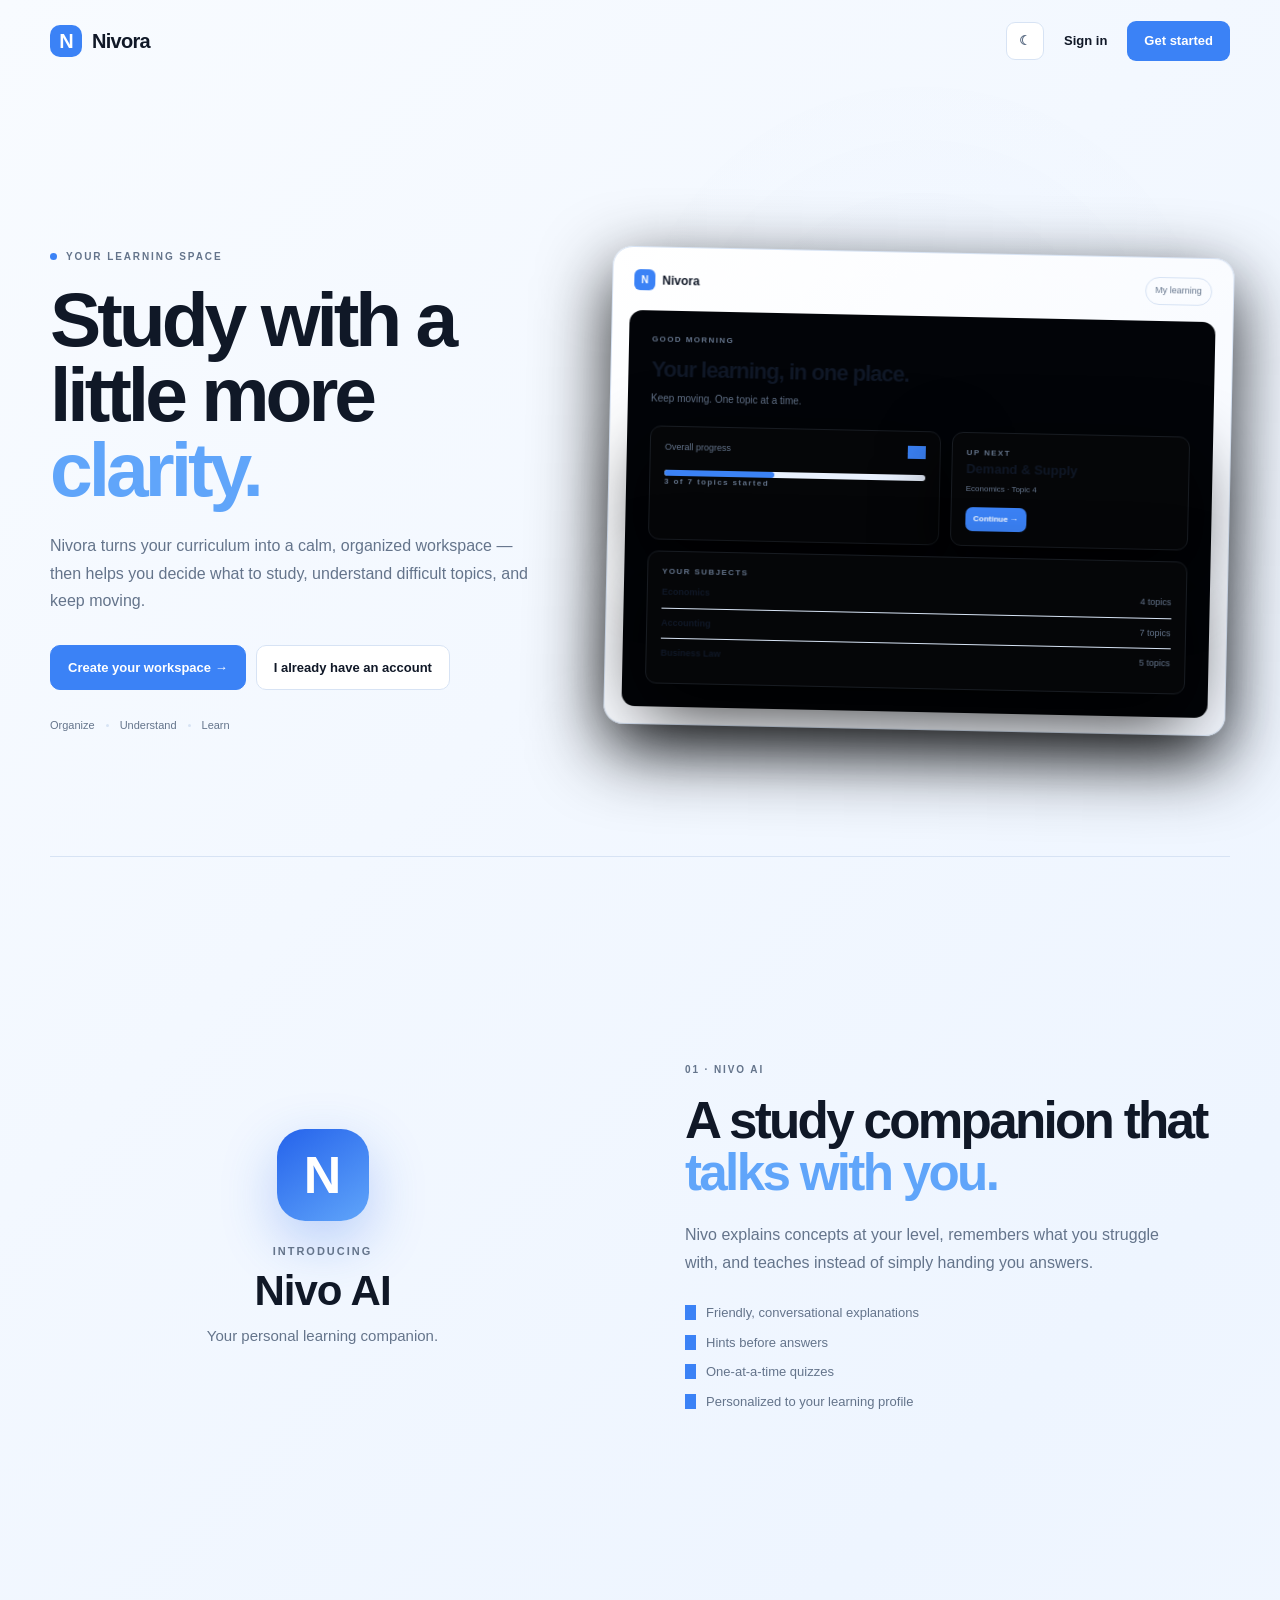
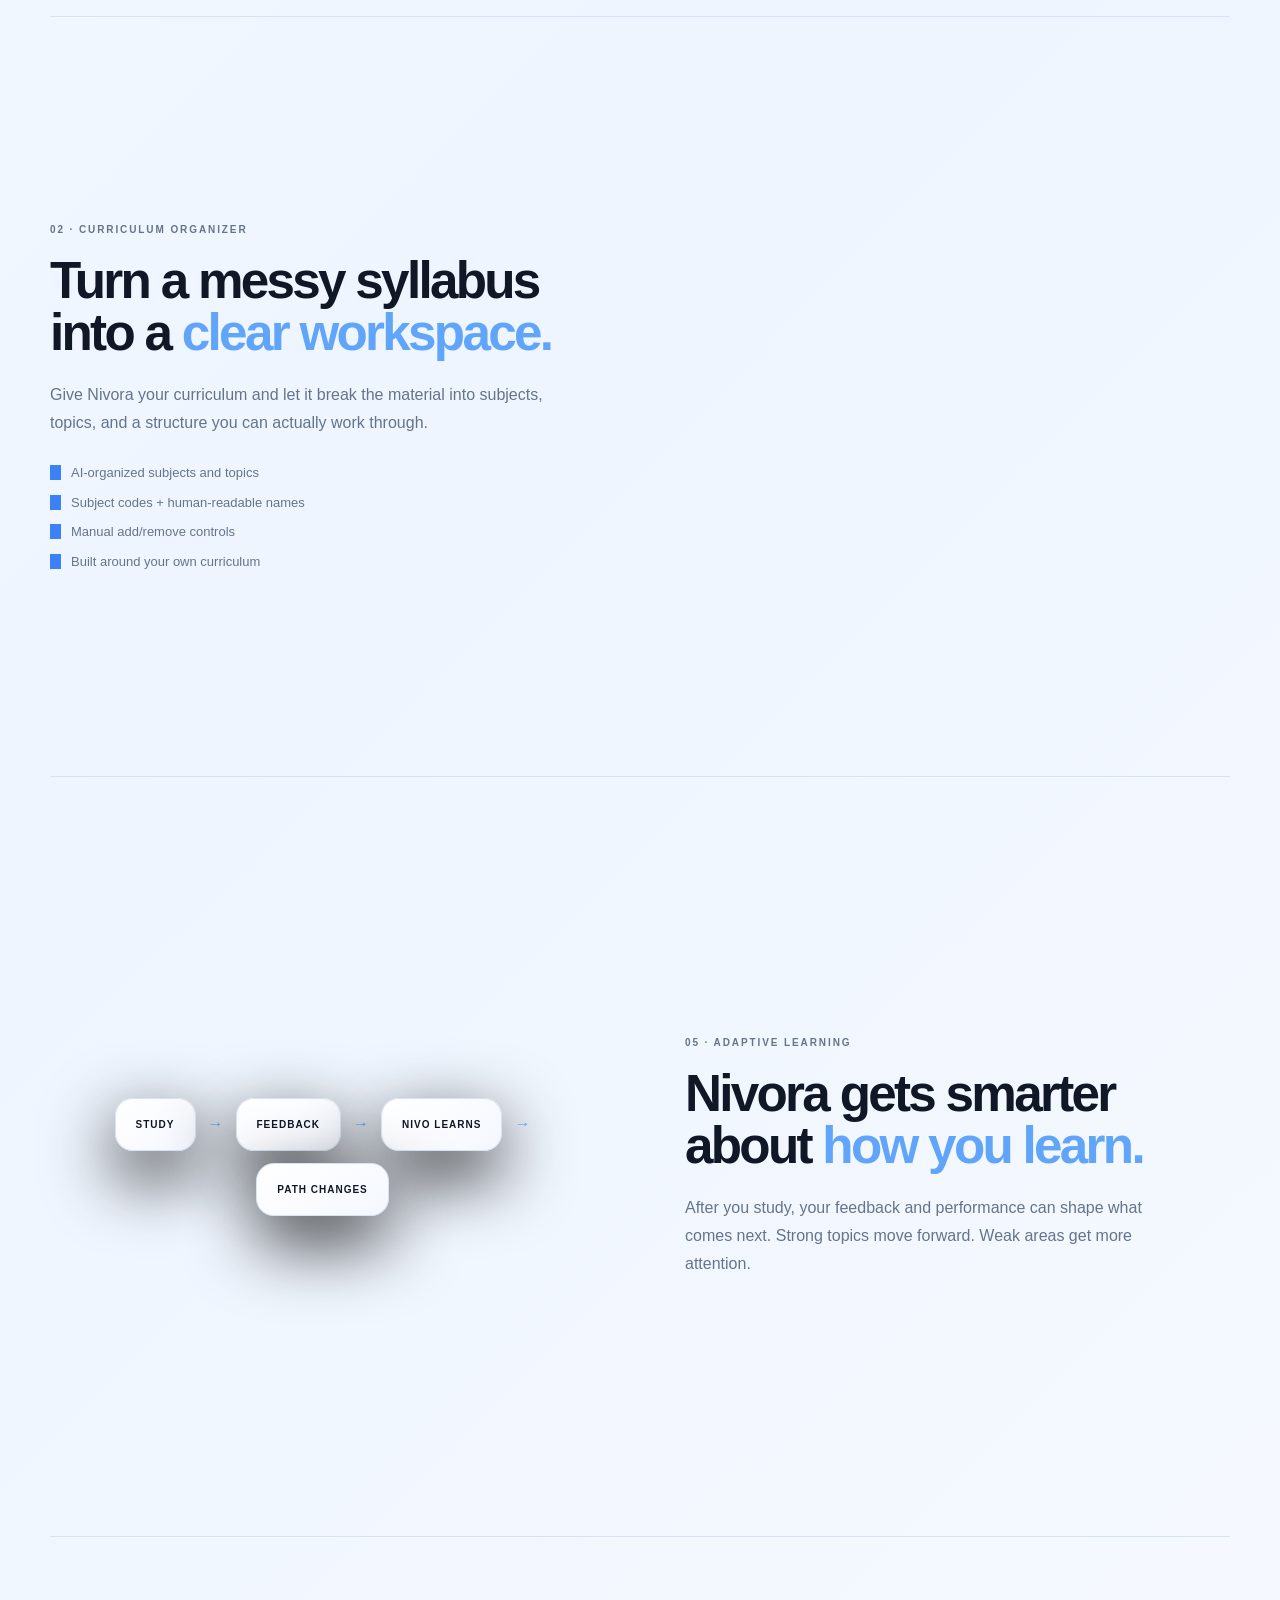
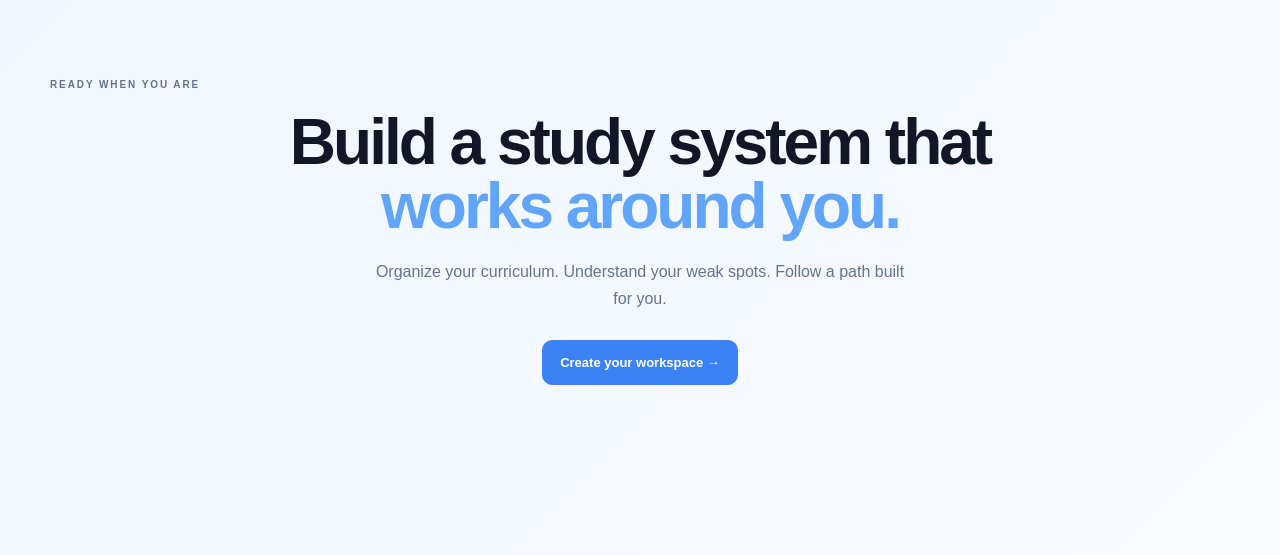
==== commit a8373bd3: "Remove learning path and study workspace cards from landing page" ====
--- a/index.html
+++ b/index.html
@@ -1 +1 @@
-<!DOCTYPE html><html lang="en"><head><meta charset="UTF-8"><meta name="viewport" content="width=device-width,initial-scale=1.0"><title>Nivora — Your learning space</title><link rel="stylesheet" href="style.css?v=20260907-1"><link rel="stylesheet" href="landing.css?v=20260907-1"><link rel="stylesheet" href="electric-blue.css?v=20260907-2"><link rel="stylesheet" href="landing-black.css?v=20260907-4"></head><body class="landing-page"><div class="landing-glow" id="landingGlow"></div><header class="landing-nav"><a href="index.html" class="landing-logo"><span class="logo-mark">N</span><span>Nivora</span></a><div class="landing-actions"><button class="landing-theme" id="landingThemeButton" type="button"><span id="themeIcon">☾</span></button><button class="landing-link" id="signInButton">Sign in</button><button class="landing-cta" id="createAccountButton">Get started</button></div></header><main class="landing-main"><section class="landing-hero"><div class="landing-copy"><p class="landing-kicker"><span class="kicker-dot"></span> YOUR LEARNING SPACE</p><h1>Study with a little more <em>clarity.</em></h1><p class="landing-description">Nivora turns your curriculum into a calm, organized workspace — then helps you decide what to study, understand difficult topics, and keep moving.</p><div class="landing-buttons"><button class="landing-start" id="heroCreateButton">Create your workspace <span>→</span></button><button class="landing-secondary" id="heroSignInButton">I already have an account</button></div><div class="landing-trust"><span>Organize</span><i></i><span>Understand</span><i></i><span>Learn</span></div></div><div class="landing-preview"><div class="preview-window"><div class="preview-top"><div class="preview-brand"><span>N</span> Nivora</div><div class="preview-pill">My learning</div></div><div class="preview-content"><div class="preview-welcome"><small>GOOD MORNING</small><strong>Your learning, in one place.</strong><span>Keep moving. One topic at a time.</span></div><div class="preview-grid"><div class="preview-card preview-progress"><div class="preview-card-head"><span>Overall progress</span><b>42%</b></div><div class="preview-bar"><span></span></div><small>3 of 7 topics started</small></div><div class="preview-card preview-topic"><small>UP NEXT</small><strong>Demand &amp; Supply</strong><span>Economics · Topic 4</span><button>Continue →</button></div><div class="preview-card preview-subject"><small>YOUR SUBJECTS</small><div><b>Economics</b><span>4 topics</span></div><div><b>Accounting</b><span>7 topics</span></div><div><b>Business Law</b><span>5 topics</span></div></div></div></div></div><div class="preview-shadow"></div></div></section><section class="feature-section feature-ai"><div class="feature-copy"><p class="landing-kicker">01 · NIVO AI</p><h2>A study companion that <em>talks with you.</em></h2><p>Nivo explains concepts at your level, remembers what you struggle with, and teaches instead of simply handing you answers.</p><ul><li>Friendly, conversational explanations</li><li>Hints before answers</li><li>One-at-a-time quizzes</li><li>Personalized to your learning profile</li></ul></div><div class="nivo-intro-container" id="nivoIntroContainer"><div class="nivo-intro-only"><div class="nivo-intro-mark">N</div><div class="nivo-intro-eyebrow">INTRODUCING</div><h3>Nivo AI</h3><p>Your personal learning companion.</p></div></div></section><section class="feature-section feature-organizer"><div class="demo-shell"><div class="demo-window organizer-demo"></div></div><div class="feature-copy"><p class="landing-kicker">02 · CURRICULUM ORGANIZER</p><h2>Turn a messy syllabus into a <em>clear workspace.</em></h2><p>Give Nivora your curriculum and let it break the material into subjects, topics, and a structure you can actually work through.</p><ul><li>AI-organized subjects and topics</li><li>Subject codes + human-readable names</li><li>Manual add/remove controls</li><li>Built around your own curriculum</li></ul></div></section><section class="feature-section feature-path"><div class="feature-copy"><p class="landing-kicker">03 · LEARNING PATH</p><h2>Know not just what to study, but <em>what to study next.</em></h2><p>Nivora asks about your struggles, confidence, habits, course, year, available time, and goals — then turns that information into a personalized pathway.</p><ul><li>Interactive learning assessment</li><li>Prioritized topics</li><li>Personal study schedule</li><li>Adapts as you learn</li></ul></div><div class="demo-shell"><div class="demo-window path-demo"></div></div></section><section class="feature-section feature-workspace"><div class="demo-shell"><div class="demo-window workspace-demo"></div></div><div class="feature-copy"><p class="landing-kicker">04 · STUDY WORKSPACE</p><h2>Everything you need, <em>inside the topic.</em></h2><p>Your Learning Path connects directly to the same topic workspace — so the student never loses context.</p><ul><li>Find relevant PDFs</li><li>Upload your own material</li><li>Chat with Nivo</li><li>Study without leaving the pathway</li></ul></div></section><section class="feature-section feature-adaptive"><div class="feature-copy"><p class="landing-kicker">05 · ADAPTIVE LEARNING</p><h2>Nivora gets smarter about <em>how you learn.</em></h2><p>After you study, your feedback and performance can shape what comes next. Strong topics move forward. Weak areas get more attention.</p></div><div class="adaptive-loop"><div>STUDY</div><i>→</i><div>FEEDBACK</div><i>→</i><div>NIVO LEARNS</div><i>→</i><div>PATH CHANGES</div></div></section><section class="landing-final"><p class="landing-kicker">READY WHEN YOU ARE</p><h2>Build a study system that <em>works around you.</em></h2><p>Organize your curriculum. Understand your weak spots. Follow a path built for you.</p><button class="landing-start" id="finalCreateButton">Create your workspace <span>→</span></button></section></main><div class="landing-modal hidden" id="accountModal" aria-hidden="true"><div class="landing-modal-backdrop" data-close-account></div><section class="landing-modal-card"><div class="landing-modal-heading"><div><p class="landing-kicker">GET STARTED</p><h2>Create your account</h2></div><button class="landing-modal-close" id="closeAccountModal">×</button></div><form id="accountForm"><label>Full name<input id="accountName" type="text" maxlength="60" required></label><label>Password<input id="accountPassword" type="password" minlength="8" required></label><p class="form-error" id="accountError"></p><button type="submit" class="landing-form-submit">Create account</button></form><p class="landing-note">You'll continue into Nivora's setup screen.</p></section></div><div class="landing-modal hidden" id="signInModal" aria-hidden="true"><div class="landing-modal-backdrop" data-close-signin></div><section class="landing-modal-card"><div class="landing-modal-heading"><div><p class="landing-kicker">WELCOME BACK</p><h2>Sign in</h2></div><button class="landing-modal-close" id="closeSignInModal">×</button></div><form id="signInForm"><label>Full name<input id="signInName" type="text" required></label><label>Password<input id="signInPassword" type="password" required></label><p class="form-error" id="signInError"></p><button type="submit" class="landing-form-submit">Sign in</button></form></section></div><script src="data/storage.js"></script><script src="landing-video.js?v=20260907-8"></script><script>document.addEventListener('DOMContentLoaded',()=>{const K='studyOS-account',S='studyOS-subjects',DB='StudyOSMaterials',T='nivora-theme',RESET='nivora-account-reset-v1',am=document.getElementById('accountModal'),sm=document.getElementById('signInModal'),gl=document.getElementById('landingGlow'),tb=document.getElementById('landingThemeButton'),ti=document.getElementById('themeIcon');if(!localStorage.getItem(RESET)){localStorage.removeItem(K);localStorage.removeItem(S);try{indexedDB.deleteDatabase(DB)}catch{}localStorage.setItem(RESET,'1')}const acc=()=>{try{return JSON.parse(localStorage.getItem(K))}catch{return null}};const apply=t=>{document.documentElement.dataset.theme=t;document.body.dataset.theme=t;ti.textContent=t==='dark'?'☀':'☾'};apply(localStorage.getItem(T)==='dark'?'dark':'light');tb.onclick=()=>{const n=document.body.dataset.theme==='dark'?'light':'dark';localStorage.setItem(T,n);apply(n)};const open=m=>{m.classList.remove('hidden');document.body.classList.add('modal-open')},close=m=>{m.classList.add('hidden');if(am.classList.contains('hidden')&&sm.classList.contains('hidden'))document.body.classList.remove('modal-open')};['createAccountButton','heroCreateButton','finalCreateButton'].forEach(id=>document.getElementById(id).onclick=()=>open(am));['signInButton','heroSignInButton'].forEach(id=>document.getElementById(id).onclick=()=>open(sm));document.getElementById('closeAccountModal').onclick=()=>close(am);document.getElementById('closeSignInModal').onclick=()=>close(sm);document.querySelector('[data-close-account]').onclick=()=>close(am);document.querySelector('[data-close-signin]').onclick=()=>close(sm);async function hash(p){const b=await crypto.subtle.digest('SHA-256',new TextEncoder().encode(p));return Array.from(new Uint8Array(b)).map(x=>x.toString(16).padStart(2,'0')).join('')}document.getElementById('accountForm').onsubmit=async e=>{e.preventDefault();const n=document.getElementById('accountName').value.trim(),p=document.getElementById('accountPassword').value,er=document.getElementById('accountError');if(p.length<8){er.textContent='Password must be at least 8 characters.';return}if(acc()?.passwordHash){er.textContent='An account already exists. Please sign in.';return}localStorage.removeItem(S);try{indexedDB.deleteDatabase(DB)}catch{}localStorage.setItem(K,JSON.stringify({name:n,passwordHash:await hash(p),createdAt:new Date().toISOString()}));location.href='setup.html'};document.getElementById('signInForm').onsubmit=async e=>{e.preventDefault();const n=document.getElementById('signInName').value.trim(),p=document.getElementById('signInPassword').value,er=document.getElementById('signInError'),a=acc();if(!a?.passwordHash){er.textContent='No account was found in this browser.';return}if(a.name!==n||a.passwordHash!==await hash(p)){er.textContent='Name or password is incorrect.';return}location.href='dashboard.html'};document.addEventListener('mousemove',e=>{if(gl){gl.style.left=e.clientX+'px';gl.style.top=e.clientY+'px'}});});</script></body></html>+<!DOCTYPE html><html lang="en"><head><meta charset="UTF-8"><meta name="viewport" content="width=device-width,initial-scale=1.0"><title>Nivora — Your learning space</title><link rel="stylesheet" href="style.css?v=20260907-1"><link rel="stylesheet" href="landing.css?v=20260907-1"><link rel="stylesheet" href="electric-blue.css?v=20260907-2"><link rel="stylesheet" href="landing-black.css?v=20260907-4"></head><body class="landing-page"><div class="landing-glow" id="landingGlow"></div><header class="landing-nav"><a href="index.html" class="landing-logo"><span class="logo-mark">N</span><span>Nivora</span></a><div class="landing-actions"><button class="landing-theme" id="landingThemeButton" type="button"><span id="themeIcon">☾</span></button><button class="landing-link" id="signInButton">Sign in</button><button class="landing-cta" id="createAccountButton">Get started</button></div></header><main class="landing-main"><section class="landing-hero"><div class="landing-copy"><p class="landing-kicker"><span class="kicker-dot"></span> YOUR LEARNING SPACE</p><h1>Study with a little more <em>clarity.</em></h1><p class="landing-description">Nivora turns your curriculum into a calm, organized workspace — then helps you decide what to study, understand difficult topics, and keep moving.</p><div class="landing-buttons"><button class="landing-start" id="heroCreateButton">Create your workspace <span>→</span></button><button class="landing-secondary" id="heroSignInButton">I already have an account</button></div><div class="landing-trust"><span>Organize</span><i></i><span>Understand</span><i></i><span>Learn</span></div></div><div class="landing-preview"><div class="preview-window"><div class="preview-top"><div class="preview-brand"><span>N</span> Nivora</div><div class="preview-pill">My learning</div></div><div class="preview-content"><div class="preview-welcome"><small>GOOD MORNING</small><strong>Your learning, in one place.</strong><span>Keep moving. One topic at a time.</span></div><div class="preview-grid"><div class="preview-card preview-progress"><div class="preview-card-head"><span>Overall progress</span><b>42%</b></div><div class="preview-bar"><span></span></div><small>3 of 7 topics started</small></div><div class="preview-card preview-topic"><small>UP NEXT</small><strong>Demand &amp; Supply</strong><span>Economics · Topic 4</span><button>Continue →</button></div><div class="preview-card preview-subject"><small>YOUR SUBJECTS</small><div><b>Economics</b><span>4 topics</span></div><div><b>Accounting</b><span>7 topics</span></div><div><b>Business Law</b><span>5 topics</span></div></div></div></div></div><div class="preview-shadow"></div></div></section><section class="feature-section feature-ai"><div class="feature-copy"><p class="landing-kicker">01 · NIVO AI</p><h2>A study companion that <em>talks with you.</em></h2><p>Nivo explains concepts at your level, remembers what you struggle with, and teaches instead of simply handing you answers.</p><ul><li>Friendly, conversational explanations</li><li>Hints before answers</li><li>One-at-a-time quizzes</li><li>Personalized to your learning profile</li></ul></div><div class="nivo-intro-container" id="nivoIntroContainer"><div class="nivo-intro-only"><div class="nivo-intro-mark">N</div><div class="nivo-intro-eyebrow">INTRODUCING</div><h3>Nivo AI</h3><p>Your personal learning companion.</p></div></div></section><section class="feature-section feature-organizer"><div class="demo-shell"><div class="demo-window organizer-demo"></div></div><div class="feature-copy"><p class="landing-kicker">02 · CURRICULUM ORGANIZER</p><h2>Turn a messy syllabus into a <em>clear workspace.</em></h2><p>Give Nivora your curriculum and let it break the material into subjects, topics, and a structure you can actually work through.</p><ul><li>AI-organized subjects and topics</li><li>Subject codes + human-readable names</li><li>Manual add/remove controls</li><li>Built around your own curriculum</li></ul></section><section class="feature-section feature-adaptive"><div class="feature-copy"><p class="landing-kicker">05 · ADAPTIVE LEARNING</p><h2>Nivora gets smarter about <em>how you learn.</em></h2><p>After you study, your feedback and performance can shape what comes next. Strong topics move forward. Weak areas get more attention.</p></div><div class="adaptive-loop"><div>STUDY</div><i>→</i><div>FEEDBACK</div><i>→</i><div>NIVO LEARNS</div><i>→</i><div>PATH CHANGES</div></div></section><section class="landing-final"><p class="landing-kicker">READY WHEN YOU ARE</p><h2>Build a study system that <em>works around you.</em></h2><p>Organize your curriculum. Understand your weak spots. Follow a path built for you.</p><button class="landing-start" id="finalCreateButton">Create your workspace <span>→</span></button></section></main><div class="landing-modal hidden" id="accountModal" aria-hidden="true"><div class="landing-modal-backdrop" data-close-account></div><section class="landing-modal-card"><div class="landing-modal-heading"><div><p class="landing-kicker">GET STARTED</p><h2>Create your account</h2></div><button class="landing-modal-close" id="closeAccountModal">×</button></div><form id="accountForm"><label>Full name<input id="accountName" type="text" maxlength="60" required></label><label>Password<input id="accountPassword" type="password" minlength="8" required></label><p class="form-error" id="accountError"></p><button type="submit" class="landing-form-submit">Create account</button></form><p class="landing-note">You'll continue into Nivora's setup screen.</p></section></div><div class="landing-modal hidden" id="signInModal" aria-hidden="true"><div class="landing-modal-backdrop" data-close-signin></div><section class="landing-modal-card"><div class="landing-modal-heading"><div><p class="landing-kicker">WELCOME BACK</p><h2>Sign in</h2></div><button class="landing-modal-close" id="closeSignInModal">×</button></div><form id="signInForm"><label>Full name<input id="signInName" type="text" required></label><label>Password<input id="signInPassword" type="password" required></label><p class="form-error" id="signInError"></p><button type="submit" class="landing-form-submit">Sign in</button></form></section></div><script src="data/storage.js"></script><script src="landing-video.js?v=20260907-8"></script><script>document.addEventListener('DOMContentLoaded',()=>{const K='studyOS-account',S='studyOS-subjects',DB='StudyOSMaterials',T='nivora-theme',RESET='nivora-account-reset-v1',am=document.getElementById('accountModal'),sm=document.getElementById('signInModal'),gl=document.getElementById('landingGlow'),tb=document.getElementById('landingThemeButton'),ti=document.getElementById('themeIcon');if(!localStorage.getItem(RESET)){localStorage.removeItem(K);localStorage.removeItem(S);try{indexedDB.deleteDatabase(DB)}catch{}localStorage.setItem(RESET,'1')}const acc=()=>{try{return JSON.parse(localStorage.getItem(K))}catch{return null}};const apply=t=>{document.documentElement.dataset.theme=t;document.body.dataset.theme=t;ti.textContent=t==='dark'?'☀':'☾'};apply(localStorage.getItem(T)==='dark'?'dark':'light');tb.onclick=()=>{const n=document.body.dataset.theme==='dark'?'light':'dark';localStorage.setItem(T,n);apply(n)};const open=m=>{m.classList.remove('hidden');document.body.classList.add('modal-open')},close=m=>{m.classList.add('hidden');if(am.classList.contains('hidden')&&sm.classList.contains('hidden'))document.body.classList.remove('modal-open')};['createAccountButton','heroCreateButton','finalCreateButton'].forEach(id=>document.getElementById(id).onclick=()=>open(am));['signInButton','heroSignInButton'].forEach(id=>document.getElementById(id).onclick=()=>open(sm));document.getElementById('closeAccountModal').onclick=()=>close(am);document.getElementById('closeSignInModal').onclick=()=>close(sm);document.querySelector('[data-close-account]').onclick=()=>close(am);document.querySelector('[data-close-signin]').onclick=()=>close(sm);async function hash(p){const b=await crypto.subtle.digest('SHA-256',new TextEncoder().encode(p));return Array.from(new Uint8Array(b)).map(x=>x.toString(16).padStart(2,'0')).join('')}document.getElementById('accountForm').onsubmit=async e=>{e.preventDefault();const n=document.getElementById('accountName').value.trim(),p=document.getElementById('accountPassword').value,er=document.getElementById('accountError');if(p.length<8){er.textContent='Password must be at least 8 characters.';return}if(acc()?.passwordHash){er.textContent='An account already exists. Please sign in.';return}localStorage.removeItem(S);try{indexedDB.deleteDatabase(DB)}catch{}localStorage.setItem(K,JSON.stringify({name:n,passwordHash:await hash(p),createdAt:new Date().toISOString()}));location.href='setup.html'};document.getElementById('signInForm').onsubmit=async e=>{e.preventDefault();const n=document.getElementById('signInName').value.trim(),p=document.getElementById('signInPassword').value,er=document.getElementById('signInError'),a=acc();if(!a?.passwordHash){er.textContent='No account was found in this browser.';return}if(a.name!==n||a.passwordHash!==await hash(p)){er.textContent='Name or password is incorrect.';return}location.href='dashboard.html'};document.addEventListener('mousemove',e=>{if(gl){gl.style.left=e.clientX+'px';gl.style.top=e.clientY+'px'}});});</script></body></html>
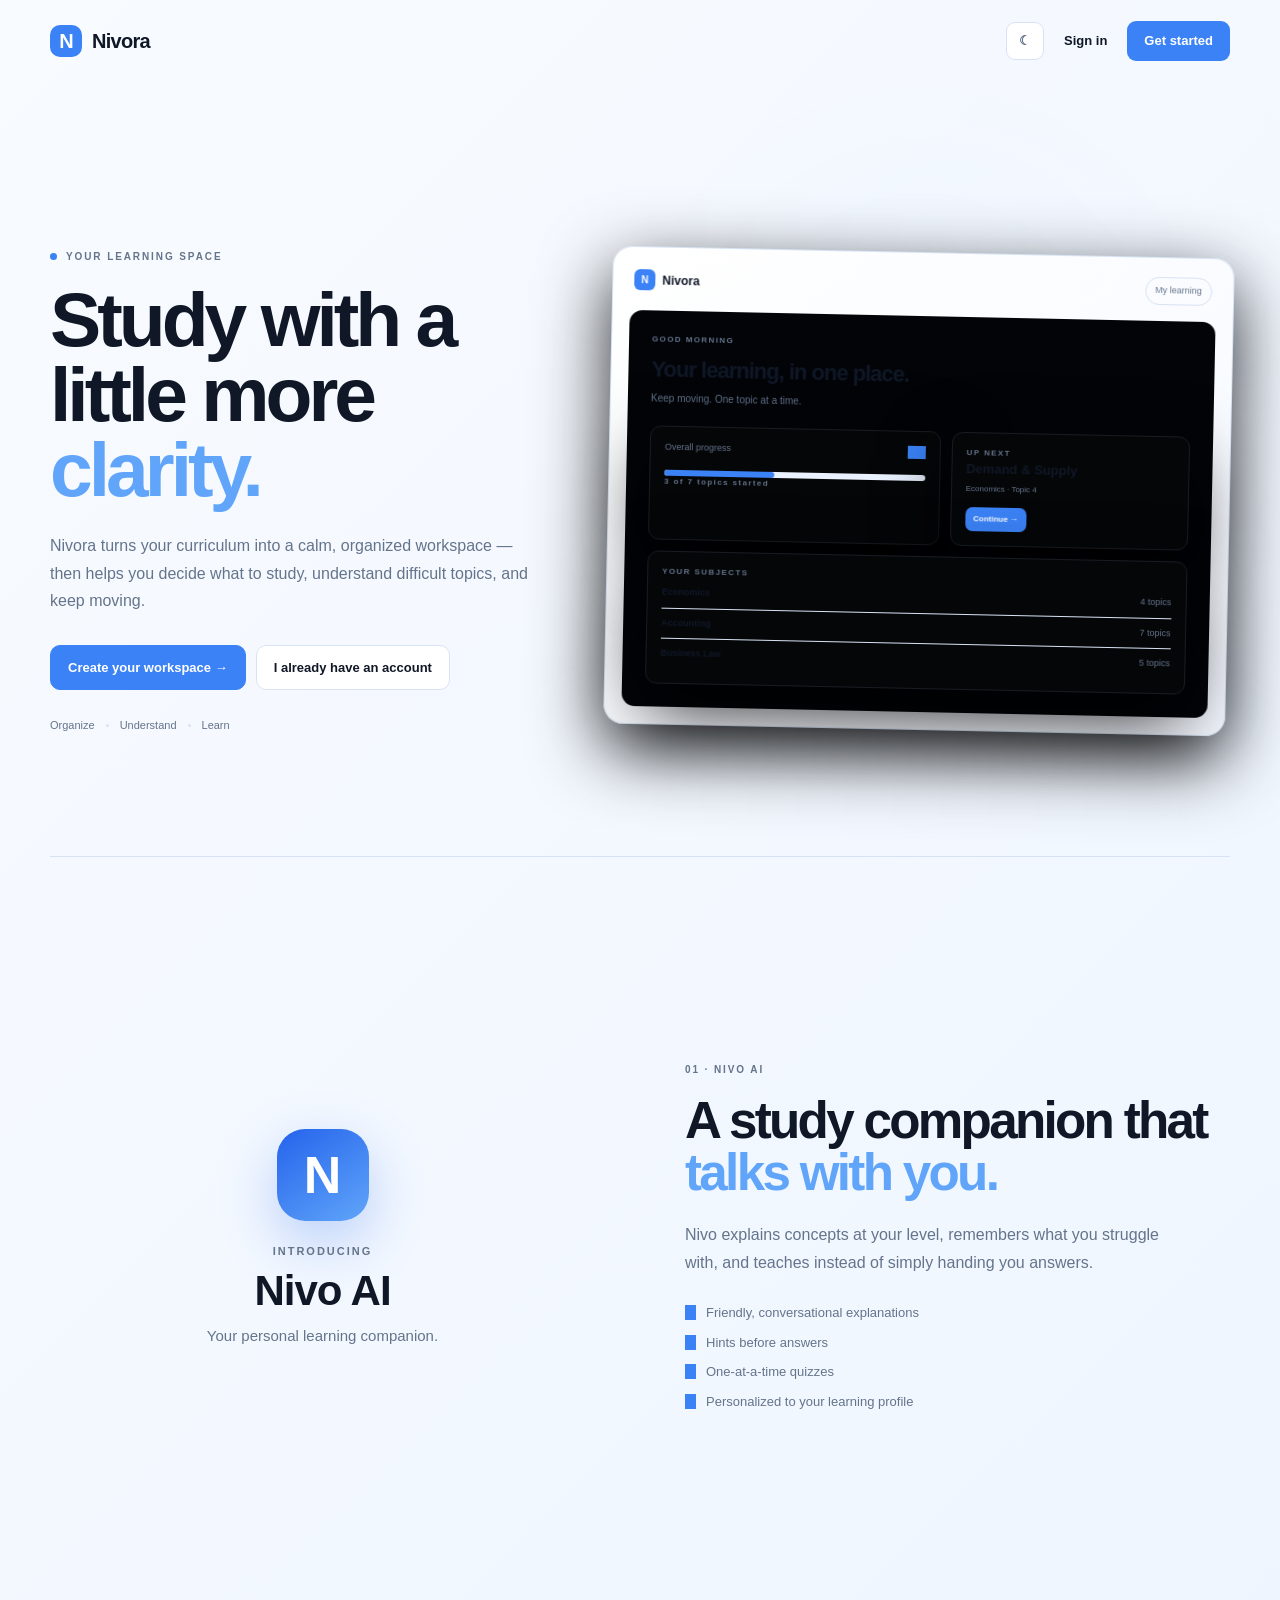
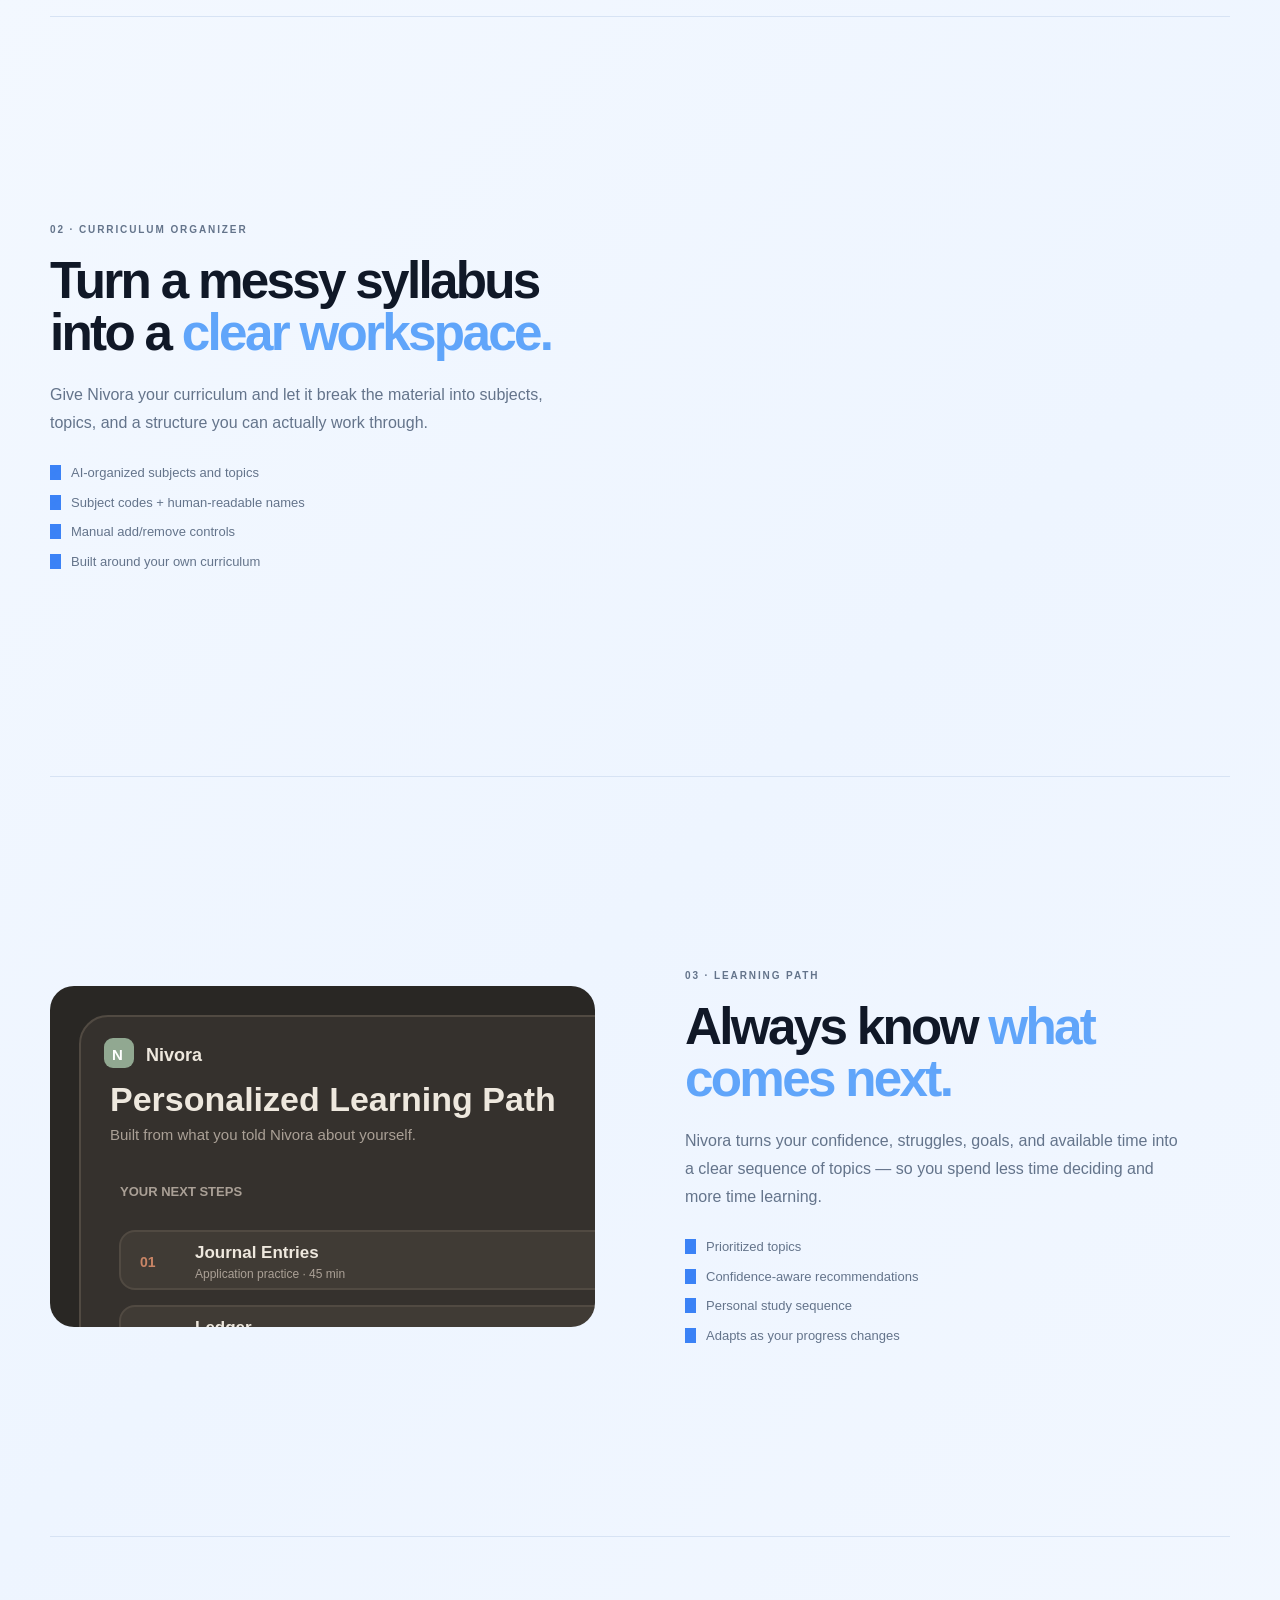
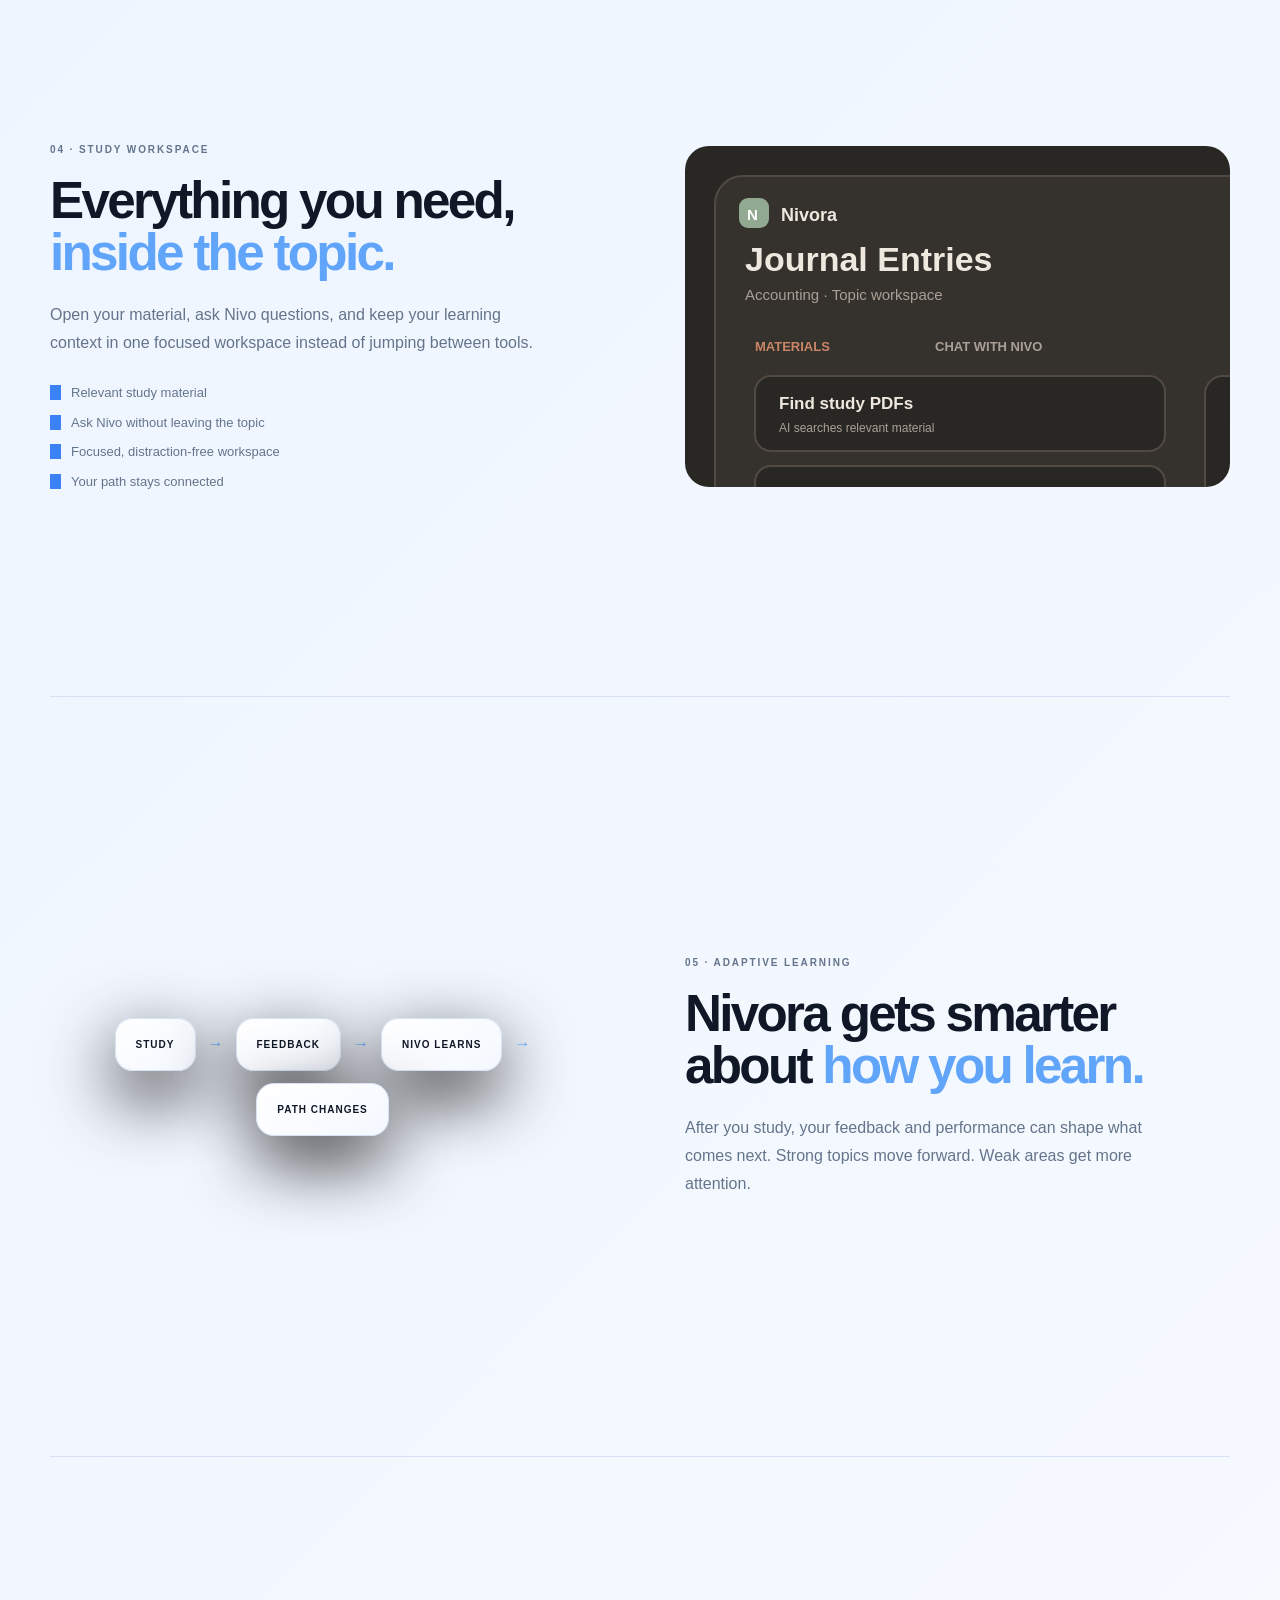
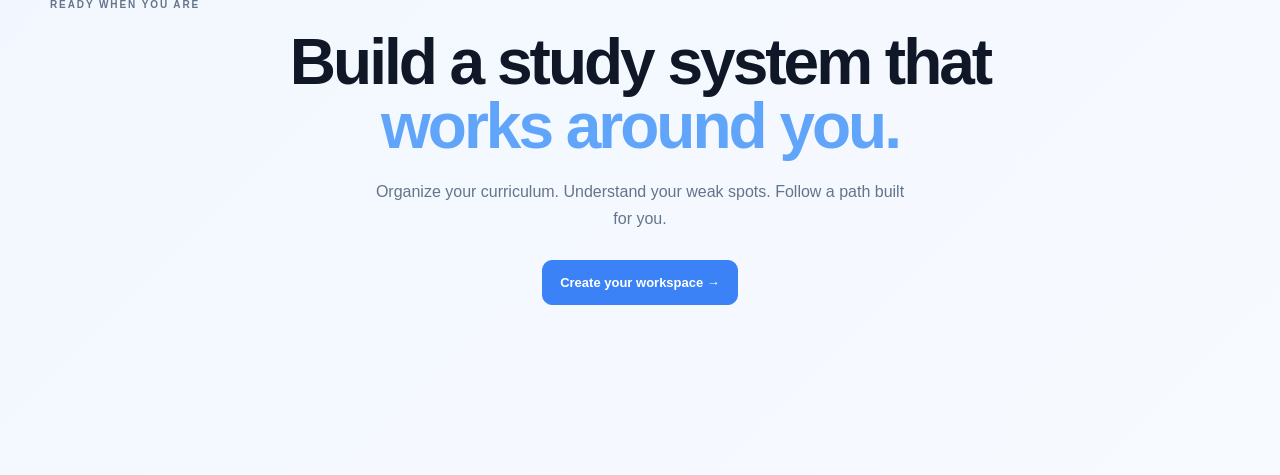
==== commit b7fd55e4: "Rebuild two landing feature cards with animated learning visuals" ====
--- a/index.html
+++ b/index.html
@@ -1 +1 @@
-<!DOCTYPE html><html lang="en"><head><meta charset="UTF-8"><meta name="viewport" content="width=device-width,initial-scale=1.0"><title>Nivora — Your learning space</title><link rel="stylesheet" href="style.css?v=20260907-1"><link rel="stylesheet" href="landing.css?v=20260907-1"><link rel="stylesheet" href="electric-blue.css?v=20260907-2"><link rel="stylesheet" href="landing-black.css?v=20260907-4"></head><body class="landing-page"><div class="landing-glow" id="landingGlow"></div><header class="landing-nav"><a href="index.html" class="landing-logo"><span class="logo-mark">N</span><span>Nivora</span></a><div class="landing-actions"><button class="landing-theme" id="landingThemeButton" type="button"><span id="themeIcon">☾</span></button><button class="landing-link" id="signInButton">Sign in</button><button class="landing-cta" id="createAccountButton">Get started</button></div></header><main class="landing-main"><section class="landing-hero"><div class="landing-copy"><p class="landing-kicker"><span class="kicker-dot"></span> YOUR LEARNING SPACE</p><h1>Study with a little more <em>clarity.</em></h1><p class="landing-description">Nivora turns your curriculum into a calm, organized workspace — then helps you decide what to study, understand difficult topics, and keep moving.</p><div class="landing-buttons"><button class="landing-start" id="heroCreateButton">Create your workspace <span>→</span></button><button class="landing-secondary" id="heroSignInButton">I already have an account</button></div><div class="landing-trust"><span>Organize</span><i></i><span>Understand</span><i></i><span>Learn</span></div></div><div class="landing-preview"><div class="preview-window"><div class="preview-top"><div class="preview-brand"><span>N</span> Nivora</div><div class="preview-pill">My learning</div></div><div class="preview-content"><div class="preview-welcome"><small>GOOD MORNING</small><strong>Your learning, in one place.</strong><span>Keep moving. One topic at a time.</span></div><div class="preview-grid"><div class="preview-card preview-progress"><div class="preview-card-head"><span>Overall progress</span><b>42%</b></div><div class="preview-bar"><span></span></div><small>3 of 7 topics started</small></div><div class="preview-card preview-topic"><small>UP NEXT</small><strong>Demand &amp; Supply</strong><span>Economics · Topic 4</span><button>Continue →</button></div><div class="preview-card preview-subject"><small>YOUR SUBJECTS</small><div><b>Economics</b><span>4 topics</span></div><div><b>Accounting</b><span>7 topics</span></div><div><b>Business Law</b><span>5 topics</span></div></div></div></div></div><div class="preview-shadow"></div></div></section><section class="feature-section feature-ai"><div class="feature-copy"><p class="landing-kicker">01 · NIVO AI</p><h2>A study companion that <em>talks with you.</em></h2><p>Nivo explains concepts at your level, remembers what you struggle with, and teaches instead of simply handing you answers.</p><ul><li>Friendly, conversational explanations</li><li>Hints before answers</li><li>One-at-a-time quizzes</li><li>Personalized to your learning profile</li></ul></div><div class="nivo-intro-container" id="nivoIntroContainer"><div class="nivo-intro-only"><div class="nivo-intro-mark">N</div><div class="nivo-intro-eyebrow">INTRODUCING</div><h3>Nivo AI</h3><p>Your personal learning companion.</p></div></div></section><section class="feature-section feature-organizer"><div class="demo-shell"><div class="demo-window organizer-demo"></div></div><div class="feature-copy"><p class="landing-kicker">02 · CURRICULUM ORGANIZER</p><h2>Turn a messy syllabus into a <em>clear workspace.</em></h2><p>Give Nivora your curriculum and let it break the material into subjects, topics, and a structure you can actually work through.</p><ul><li>AI-organized subjects and topics</li><li>Subject codes + human-readable names</li><li>Manual add/remove controls</li><li>Built around your own curriculum</li></ul></section><section class="feature-section feature-adaptive"><div class="feature-copy"><p class="landing-kicker">05 · ADAPTIVE LEARNING</p><h2>Nivora gets smarter about <em>how you learn.</em></h2><p>After you study, your feedback and performance can shape what comes next. Strong topics move forward. Weak areas get more attention.</p></div><div class="adaptive-loop"><div>STUDY</div><i>→</i><div>FEEDBACK</div><i>→</i><div>NIVO LEARNS</div><i>→</i><div>PATH CHANGES</div></div></section><section class="landing-final"><p class="landing-kicker">READY WHEN YOU ARE</p><h2>Build a study system that <em>works around you.</em></h2><p>Organize your curriculum. Understand your weak spots. Follow a path built for you.</p><button class="landing-start" id="finalCreateButton">Create your workspace <span>→</span></button></section></main><div class="landing-modal hidden" id="accountModal" aria-hidden="true"><div class="landing-modal-backdrop" data-close-account></div><section class="landing-modal-card"><div class="landing-modal-heading"><div><p class="landing-kicker">GET STARTED</p><h2>Create your account</h2></div><button class="landing-modal-close" id="closeAccountModal">×</button></div><form id="accountForm"><label>Full name<input id="accountName" type="text" maxlength="60" required></label><label>Password<input id="accountPassword" type="password" minlength="8" required></label><p class="form-error" id="accountError"></p><button type="submit" class="landing-form-submit">Create account</button></form><p class="landing-note">You'll continue into Nivora's setup screen.</p></section></div><div class="landing-modal hidden" id="signInModal" aria-hidden="true"><div class="landing-modal-backdrop" data-close-signin></div><section class="landing-modal-card"><div class="landing-modal-heading"><div><p class="landing-kicker">WELCOME BACK</p><h2>Sign in</h2></div><button class="landing-modal-close" id="closeSignInModal">×</button></div><form id="signInForm"><label>Full name<input id="signInName" type="text" required></label><label>Password<input id="signInPassword" type="password" required></label><p class="form-error" id="signInError"></p><button type="submit" class="landing-form-submit">Sign in</button></form></section></div><script src="data/storage.js"></script><script src="landing-video.js?v=20260907-8"></script><script>document.addEventListener('DOMContentLoaded',()=>{const K='studyOS-account',S='studyOS-subjects',DB='StudyOSMaterials',T='nivora-theme',RESET='nivora-account-reset-v1',am=document.getElementById('accountModal'),sm=document.getElementById('signInModal'),gl=document.getElementById('landingGlow'),tb=document.getElementById('landingThemeButton'),ti=document.getElementById('themeIcon');if(!localStorage.getItem(RESET)){localStorage.removeItem(K);localStorage.removeItem(S);try{indexedDB.deleteDatabase(DB)}catch{}localStorage.setItem(RESET,'1')}const acc=()=>{try{return JSON.parse(localStorage.getItem(K))}catch{return null}};const apply=t=>{document.documentElement.dataset.theme=t;document.body.dataset.theme=t;ti.textContent=t==='dark'?'☀':'☾'};apply(localStorage.getItem(T)==='dark'?'dark':'light');tb.onclick=()=>{const n=document.body.dataset.theme==='dark'?'light':'dark';localStorage.setItem(T,n);apply(n)};const open=m=>{m.classList.remove('hidden');document.body.classList.add('modal-open')},close=m=>{m.classList.add('hidden');if(am.classList.contains('hidden')&&sm.classList.contains('hidden'))document.body.classList.remove('modal-open')};['createAccountButton','heroCreateButton','finalCreateButton'].forEach(id=>document.getElementById(id).onclick=()=>open(am));['signInButton','heroSignInButton'].forEach(id=>document.getElementById(id).onclick=()=>open(sm));document.getElementById('closeAccountModal').onclick=()=>close(am);document.getElementById('closeSignInModal').onclick=()=>close(sm);document.querySelector('[data-close-account]').onclick=()=>close(am);document.querySelector('[data-close-signin]').onclick=()=>close(sm);async function hash(p){const b=await crypto.subtle.digest('SHA-256',new TextEncoder().encode(p));return Array.from(new Uint8Array(b)).map(x=>x.toString(16).padStart(2,'0')).join('')}document.getElementById('accountForm').onsubmit=async e=>{e.preventDefault();const n=document.getElementById('accountName').value.trim(),p=document.getElementById('accountPassword').value,er=document.getElementById('accountError');if(p.length<8){er.textContent='Password must be at least 8 characters.';return}if(acc()?.passwordHash){er.textContent='An account already exists. Please sign in.';return}localStorage.removeItem(S);try{indexedDB.deleteDatabase(DB)}catch{}localStorage.setItem(K,JSON.stringify({name:n,passwordHash:await hash(p),createdAt:new Date().toISOString()}));location.href='setup.html'};document.getElementById('signInForm').onsubmit=async e=>{e.preventDefault();const n=document.getElementById('signInName').value.trim(),p=document.getElementById('signInPassword').value,er=document.getElementById('signInError'),a=acc();if(!a?.passwordHash){er.textContent='No account was found in this browser.';return}if(a.name!==n||a.passwordHash!==await hash(p)){er.textContent='Name or password is incorrect.';return}location.href='dashboard.html'};document.addEventListener('mousemove',e=>{if(gl){gl.style.left=e.clientX+'px';gl.style.top=e.clientY+'px'}});});</script></body></html>+<!DOCTYPE html><html lang="en"><head><meta charset="UTF-8"><meta name="viewport" content="width=device-width,initial-scale=1.0"><title>Nivora — Your learning space</title><link rel="stylesheet" href="style.css?v=20260907-1"><link rel="stylesheet" href="landing.css?v=20260907-1"><link rel="stylesheet" href="electric-blue.css?v=20260907-2"><link rel="stylesheet" href="landing-black.css?v=20260907-6"></head><body class="landing-page"><div class="landing-glow" id="landingGlow"></div><header class="landing-nav"><a href="index.html" class="landing-logo"><span class="logo-mark">N</span><span>Nivora</span></a><div class="landing-actions"><button class="landing-theme" id="landingThemeButton" type="button"><span id="themeIcon">☾</span></button><button class="landing-link" id="signInButton">Sign in</button><button class="landing-cta" id="createAccountButton">Get started</button></div></header><main class="landing-main"><section class="landing-hero"><div class="landing-copy"><p class="landing-kicker"><span class="kicker-dot"></span> YOUR LEARNING SPACE</p><h1>Study with a little more <em>clarity.</em></h1><p class="landing-description">Nivora turns your curriculum into a calm, organized workspace — then helps you decide what to study, understand difficult topics, and keep moving.</p><div class="landing-buttons"><button class="landing-start" id="heroCreateButton">Create your workspace <span>→</span></button><button class="landing-secondary" id="heroSignInButton">I already have an account</button></div><div class="landing-trust"><span>Organize</span><i></i><span>Understand</span><i></i><span>Learn</span></div></div><div class="landing-preview"><div class="preview-window"><div class="preview-top"><div class="preview-brand"><span>N</span> Nivora</div><div class="preview-pill">My learning</div></div><div class="preview-content"><div class="preview-welcome"><small>GOOD MORNING</small><strong>Your learning, in one place.</strong><span>Keep moving. One topic at a time.</span></div><div class="preview-grid"><div class="preview-card preview-progress"><div class="preview-card-head"><span>Overall progress</span><b>42%</b></div><div class="preview-bar"><span></span></div><small>3 of 7 topics started</small></div><div class="preview-card preview-topic"><small>UP NEXT</small><strong>Demand &amp; Supply</strong><span>Economics · Topic 4</span><button>Continue →</button></div><div class="preview-card preview-subject"><small>YOUR SUBJECTS</small><div><b>Economics</b><span>4 topics</span></div><div><b>Accounting</b><span>7 topics</span></div><div><b>Business Law</b><span>5 topics</span></div></div></div></div></div><div class="preview-shadow"></div></div></section><section class="feature-section feature-ai"><div class="feature-copy"><p class="landing-kicker">01 · NIVO AI</p><h2>A study companion that <em>talks with you.</em></h2><p>Nivo explains concepts at your level, remembers what you struggle with, and teaches instead of simply handing you answers.</p><ul><li>Friendly, conversational explanations</li><li>Hints before answers</li><li>One-at-a-time quizzes</li><li>Personalized to your learning profile</li></ul></div><div class="nivo-intro-container" id="nivoIntroContainer"><div class="nivo-intro-only"><div class="nivo-intro-mark">N</div><div class="nivo-intro-eyebrow">INTRODUCING</div><h3>Nivo AI</h3><p>Your personal learning companion.</p></div></div></section><section class="feature-section feature-organizer"><div class="demo-shell"><div class="demo-window organizer-demo"></div></div><div class="feature-copy"><p class="landing-kicker">02 · CURRICULUM ORGANIZER</p><h2>Turn a messy syllabus into a <em>clear workspace.</em></h2><p>Give Nivora your curriculum and let it break the material into subjects, topics, and a structure you can actually work through.</p><ul><li>AI-organized subjects and topics</li><li>Subject codes + human-readable names</li><li>Manual add/remove controls</li><li>Built around your own curriculum</li></ul></div></section><section class="feature-section feature-path"><div class="feature-copy"><p class="landing-kicker">03 · LEARNING PATH</p><h2>Always know <em>what comes next.</em></h2><p>Nivora turns your confidence, struggles, goals, and available time into a clear sequence of topics — so you spend less time deciding and more time learning.</p><ul><li>Prioritized topics</li><li>Confidence-aware recommendations</li><li>Personal study sequence</li><li>Adapts as your progress changes</li></ul></div><div class="demo-shell"><div class="demo-window path-demo"><div class="path-card"><div class="path-card-head"><div><span>YOUR LEARNING PATH</span><strong>Today’s focus</strong></div><b>3 / 7</b></div><div class="path-line"><i></i><div class="path-step active"><span>01</span><strong>Demand &amp; Supply</strong><small>Ready to learn</small></div><div class="path-step"><span>02</span><strong>Market Equilibrium</strong><small>Up next</small></div><div class="path-step"><span>03</span><strong>Elasticity</strong><small>Later</small></div></div><div class="path-footer"><span>✦ Nivo prioritised this for you</span><em>12 min</em></div></div></div></div></section><section class="feature-section feature-workspace"><div class="demo-shell"><div class="demo-window workspace-demo"><div class="workspace-card"><div class="workspace-top"><span>ECONOMICS · TOPIC 4</span><b>● Learning</b></div><div class="workspace-title">Demand &amp; Supply</div><div class="workspace-grid"><div class="workspace-material"><span>PDF</span><strong>Chapter 4 — Market Forces</strong><small>12 pages · uploaded</small></div><div class="workspace-nivo"><div class="nivo-dot">N</div><div><strong>Nivo</strong><span>What part feels confusing?</span></div></div></div><div class="workspace-input">Ask Nivo anything about this topic <b>→</b></div></div></div></div><div class="feature-copy"><p class="landing-kicker">04 · STUDY WORKSPACE</p><h2>Everything you need, <em>inside the topic.</em></h2><p>Open your material, ask Nivo questions, and keep your learning context in one focused workspace instead of jumping between tools.</p><ul><li>Relevant study material</li><li>Ask Nivo without leaving the topic</li><li>Focused, distraction-free workspace</li><li>Your path stays connected</li></ul></div></section><section class="feature-section feature-adaptive"><div class="feature-copy"><p class="landing-kicker">05 · ADAPTIVE LEARNING</p><h2>Nivora gets smarter about <em>how you learn.</em></h2><p>After you study, your feedback and performance can shape what comes next. Strong topics move forward. Weak areas get more attention.</p></div><div class="adaptive-loop"><div>STUDY</div><i>→</i><div>FEEDBACK</div><i>→</i><div>NIVO LEARNS</div><i>→</i><div>PATH CHANGES</div></div></section><section class="landing-final"><p class="landing-kicker">READY WHEN YOU ARE</p><h2>Build a study system that <em>works around you.</em></h2><p>Organize your curriculum. Understand your weak spots. Follow a path built for you.</p><button class="landing-start" id="finalCreateButton">Create your workspace <span>→</span></button></section></main><div class="landing-modal hidden" id="accountModal" aria-hidden="true"><div class="landing-modal-backdrop" data-close-account></div><section class="landing-modal-card"><div class="landing-modal-heading"><div><p class="landing-kicker">GET STARTED</p><h2>Create your account</h2></div><button class="landing-modal-close" id="closeAccountModal">×</button></div><form id="accountForm"><label>Full name<input id="accountName" type="text" maxlength="60" required></label><label>Password<input id="accountPassword" type="password" minlength="8" required></label><p class="form-error" id="accountError"></p><button type="submit" class="landing-form-submit">Create account</button></form><p class="landing-note">You'll continue into Nivora's setup screen.</p></section></div><div class="landing-modal hidden" id="signInModal" aria-hidden="true"><div class="landing-modal-backdrop" data-close-signin></div><section class="landing-modal-card"><div class="landing-modal-heading"><div><p class="landing-kicker">WELCOME BACK</p><h2>Sign in</h2></div><button class="landing-modal-close" id="closeSignInModal">×</button></div><form id="signInForm"><label>Full name<input id="signInName" type="text" required></label><label>Password<input id="signInPassword" type="password" required></label><p class="form-error" id="signInError"></p><button type="submit" class="landing-form-submit">Sign in</button></form></section></div><script src="data/storage.js"></script><script src="landing-video.js?v=20260907-8"></script><script>document.addEventListener('DOMContentLoaded',()=>{const K='studyOS-account',S='studyOS-subjects',DB='StudyOSMaterials',T='nivora-theme',RESET='nivora-account-reset-v1',am=document.getElementById('accountModal'),sm=document.getElementById('signInModal'),gl=document.getElementById('landingGlow'),tb=document.getElementById('landingThemeButton'),ti=document.getElementById('themeIcon');if(!localStorage.getItem(RESET)){localStorage.removeItem(K);localStorage.removeItem(S);try{indexedDB.deleteDatabase(DB)}catch{}localStorage.setItem(RESET,'1')}const acc=()=>{try{return JSON.parse(localStorage.getItem(K))}catch{return null}};const apply=t=>{document.documentElement.dataset.theme=t;document.body.dataset.theme=t;ti.textContent=t==='dark'?'☀':'☾'};apply(localStorage.getItem(T)==='dark'?'dark':'light');tb.onclick=()=>{const n=document.body.dataset.theme==='dark'?'light':'dark';localStorage.setItem(T,n);apply(n)};const open=m=>{m.classList.remove('hidden');document.body.classList.add('modal-open')},close=m=>{m.classList.add('hidden');if(am.classList.contains('hidden')&&sm.classList.contains('hidden'))document.body.classList.remove('modal-open')};['createAccountButton','heroCreateButton','finalCreateButton'].forEach(id=>document.getElementById(id).onclick=()=>open(am));['signInButton','heroSignInButton'].forEach(id=>document.getElementById(id).onclick=()=>open(sm));document.getElementById('closeAccountModal').onclick=()=>close(am);document.getElementById('closeSignInModal').onclick=()=>close(sm);document.querySelector('[data-close-account]').onclick=()=>close(am);document.querySelector('[data-close-signin]').onclick=()=>close(sm);async function hash(p){const b=await crypto.subtle.digest('SHA-256',new TextEncoder().encode(p));return Array.from(new Uint8Array(b)).map(x=>x.toString(16).padStart(2,'0')).join('')}document.getElementById('accountForm').onsubmit=async e=>{e.preventDefault();const n=document.getElementById('accountName').value.trim(),p=document.getElementById('accountPassword').value,er=document.getElementById('accountError');if(p.length<8){er.textContent='Password must be at least 8 characters.';return}if(acc()?.passwordHash){er.textContent='An account already exists. Please sign in.';return}localStorage.removeItem(S);try{indexedDB.deleteDatabase(DB)}catch{}localStorage.setItem(K,JSON.stringify({name:n,passwordHash:await hash(p),createdAt:new Date().toISOString()}));location.href='setup.html'};document.getElementById('signInForm').onsubmit=async e=>{e.preventDefault();const n=document.getElementById('signInName').value.trim(),p=document.getElementById('signInPassword').value,er=document.getElementById('signInError'),a=acc();if(!a?.passwordHash){er.textContent='No account was found in this browser.';return}if(a.name!==n||a.passwordHash!==await hash(p)){er.textContent='Name or password is incorrect.';return}location.href='dashboard.html'};document.addEventListener('mousemove',e=>{if(gl){gl.style.left=e.clientX+'px';gl.style.top=e.clientY+'px'}});});</script></body></html>
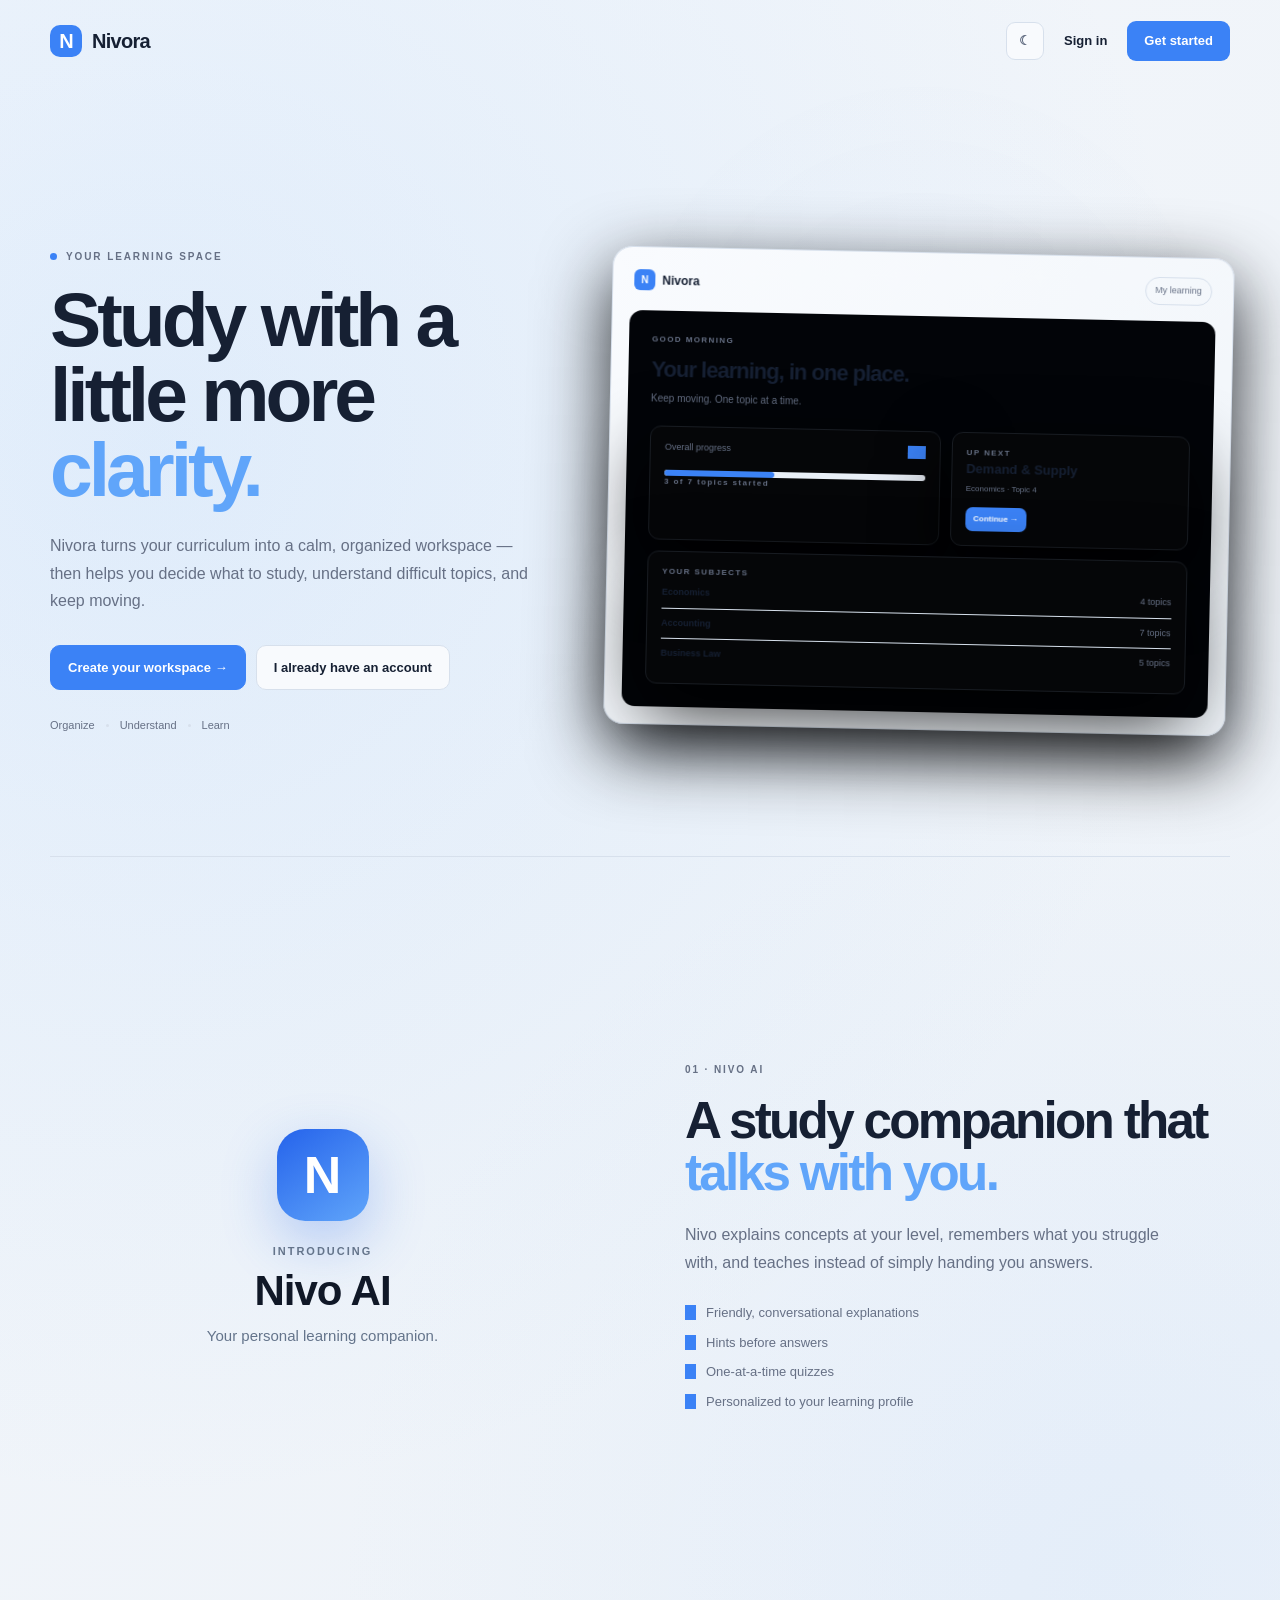
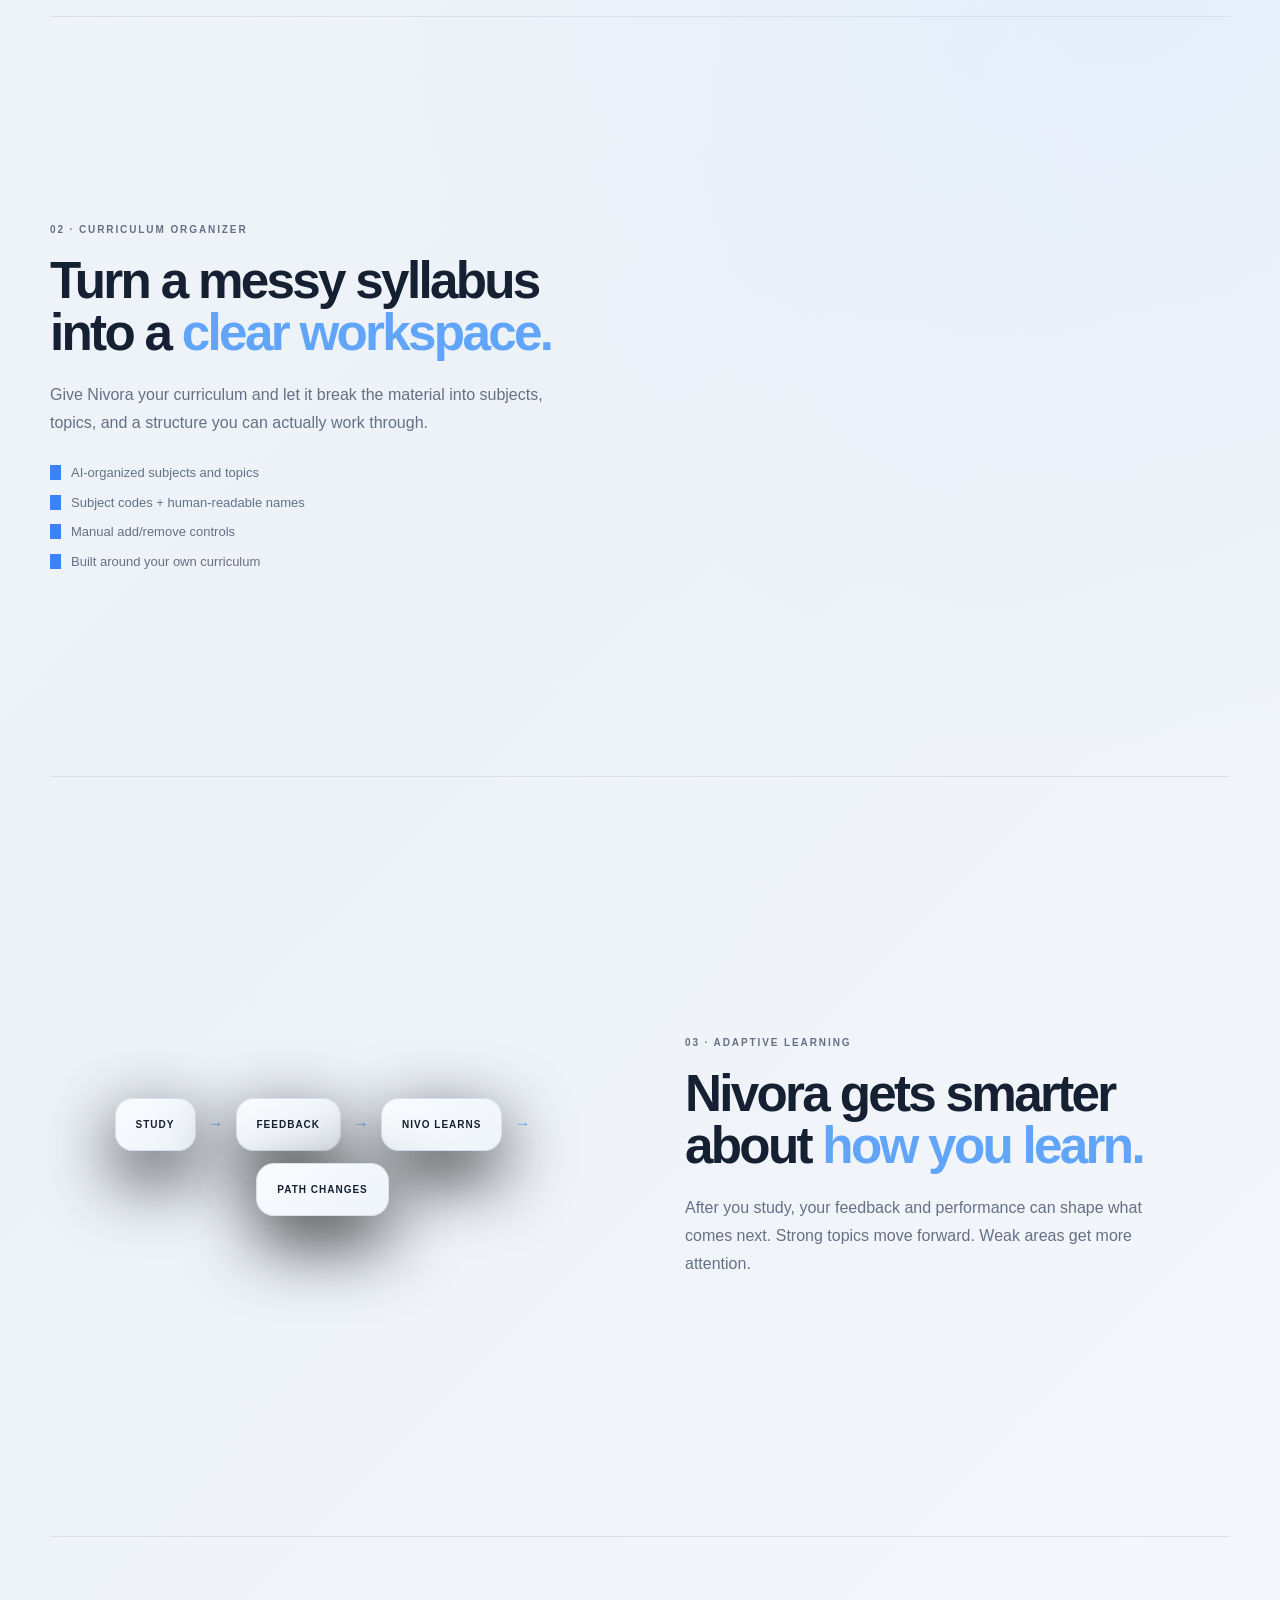
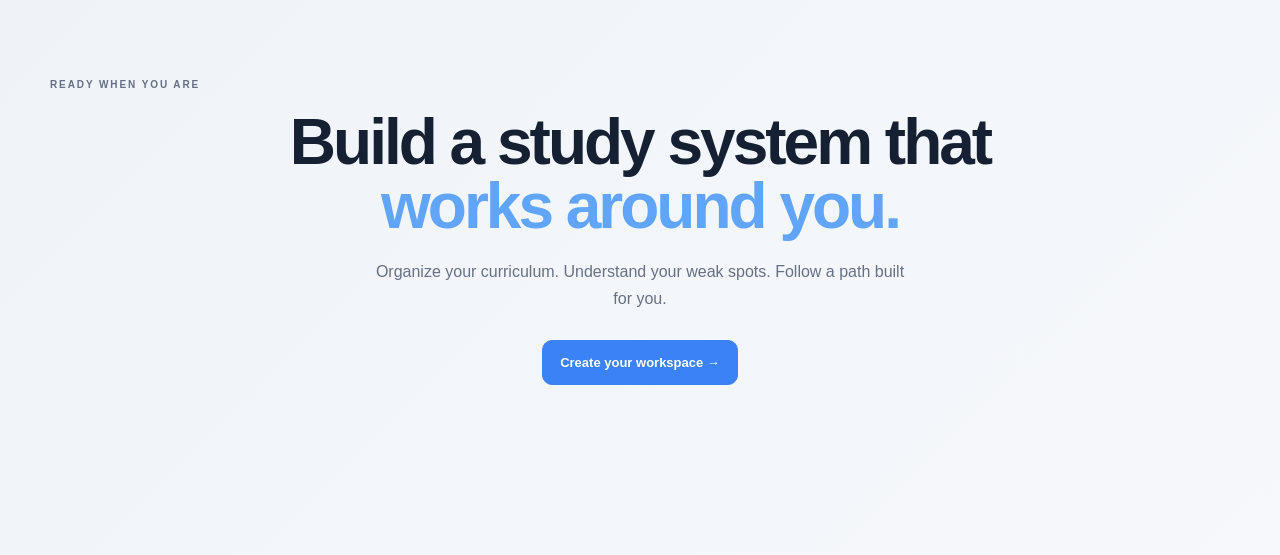
==== commit fae92a13: "Remove Learning Path and Study Workspace cards from landing page" ====
--- a/index.html
+++ b/index.html
@@ -1 +1 @@
-<!DOCTYPE html><html lang="en"><head><meta charset="UTF-8"><meta name="viewport" content="width=device-width,initial-scale=1.0"><title>Nivora — Your learning space</title><link rel="stylesheet" href="style.css?v=20260907-1"><link rel="stylesheet" href="landing.css?v=20260907-1"><link rel="stylesheet" href="electric-blue.css?v=20260907-2"><link rel="stylesheet" href="landing-black.css?v=20260907-6"></head><body class="landing-page"><div class="landing-glow" id="landingGlow"></div><header class="landing-nav"><a href="index.html" class="landing-logo"><span class="logo-mark">N</span><span>Nivora</span></a><div class="landing-actions"><button class="landing-theme" id="landingThemeButton" type="button"><span id="themeIcon">☾</span></button><button class="landing-link" id="signInButton">Sign in</button><button class="landing-cta" id="createAccountButton">Get started</button></div></header><main class="landing-main"><section class="landing-hero"><div class="landing-copy"><p class="landing-kicker"><span class="kicker-dot"></span> YOUR LEARNING SPACE</p><h1>Study with a little more <em>clarity.</em></h1><p class="landing-description">Nivora turns your curriculum into a calm, organized workspace — then helps you decide what to study, understand difficult topics, and keep moving.</p><div class="landing-buttons"><button class="landing-start" id="heroCreateButton">Create your workspace <span>→</span></button><button class="landing-secondary" id="heroSignInButton">I already have an account</button></div><div class="landing-trust"><span>Organize</span><i></i><span>Understand</span><i></i><span>Learn</span></div></div><div class="landing-preview"><div class="preview-window"><div class="preview-top"><div class="preview-brand"><span>N</span> Nivora</div><div class="preview-pill">My learning</div></div><div class="preview-content"><div class="preview-welcome"><small>GOOD MORNING</small><strong>Your learning, in one place.</strong><span>Keep moving. One topic at a time.</span></div><div class="preview-grid"><div class="preview-card preview-progress"><div class="preview-card-head"><span>Overall progress</span><b>42%</b></div><div class="preview-bar"><span></span></div><small>3 of 7 topics started</small></div><div class="preview-card preview-topic"><small>UP NEXT</small><strong>Demand &amp; Supply</strong><span>Economics · Topic 4</span><button>Continue →</button></div><div class="preview-card preview-subject"><small>YOUR SUBJECTS</small><div><b>Economics</b><span>4 topics</span></div><div><b>Accounting</b><span>7 topics</span></div><div><b>Business Law</b><span>5 topics</span></div></div></div></div></div><div class="preview-shadow"></div></div></section><section class="feature-section feature-ai"><div class="feature-copy"><p class="landing-kicker">01 · NIVO AI</p><h2>A study companion that <em>talks with you.</em></h2><p>Nivo explains concepts at your level, remembers what you struggle with, and teaches instead of simply handing you answers.</p><ul><li>Friendly, conversational explanations</li><li>Hints before answers</li><li>One-at-a-time quizzes</li><li>Personalized to your learning profile</li></ul></div><div class="nivo-intro-container" id="nivoIntroContainer"><div class="nivo-intro-only"><div class="nivo-intro-mark">N</div><div class="nivo-intro-eyebrow">INTRODUCING</div><h3>Nivo AI</h3><p>Your personal learning companion.</p></div></div></section><section class="feature-section feature-organizer"><div class="demo-shell"><div class="demo-window organizer-demo"></div></div><div class="feature-copy"><p class="landing-kicker">02 · CURRICULUM ORGANIZER</p><h2>Turn a messy syllabus into a <em>clear workspace.</em></h2><p>Give Nivora your curriculum and let it break the material into subjects, topics, and a structure you can actually work through.</p><ul><li>AI-organized subjects and topics</li><li>Subject codes + human-readable names</li><li>Manual add/remove controls</li><li>Built around your own curriculum</li></ul></div></section><section class="feature-section feature-path"><div class="feature-copy"><p class="landing-kicker">03 · LEARNING PATH</p><h2>Always know <em>what comes next.</em></h2><p>Nivora turns your confidence, struggles, goals, and available time into a clear sequence of topics — so you spend less time deciding and more time learning.</p><ul><li>Prioritized topics</li><li>Confidence-aware recommendations</li><li>Personal study sequence</li><li>Adapts as your progress changes</li></ul></div><div class="demo-shell"><div class="demo-window path-demo"><div class="path-card"><div class="path-card-head"><div><span>YOUR LEARNING PATH</span><strong>Today’s focus</strong></div><b>3 / 7</b></div><div class="path-line"><i></i><div class="path-step active"><span>01</span><strong>Demand &amp; Supply</strong><small>Ready to learn</small></div><div class="path-step"><span>02</span><strong>Market Equilibrium</strong><small>Up next</small></div><div class="path-step"><span>03</span><strong>Elasticity</strong><small>Later</small></div></div><div class="path-footer"><span>✦ Nivo prioritised this for you</span><em>12 min</em></div></div></div></div></section><section class="feature-section feature-workspace"><div class="demo-shell"><div class="demo-window workspace-demo"><div class="workspace-card"><div class="workspace-top"><span>ECONOMICS · TOPIC 4</span><b>● Learning</b></div><div class="workspace-title">Demand &amp; Supply</div><div class="workspace-grid"><div class="workspace-material"><span>PDF</span><strong>Chapter 4 — Market Forces</strong><small>12 pages · uploaded</small></div><div class="workspace-nivo"><div class="nivo-dot">N</div><div><strong>Nivo</strong><span>What part feels confusing?</span></div></div></div><div class="workspace-input">Ask Nivo anything about this topic <b>→</b></div></div></div></div><div class="feature-copy"><p class="landing-kicker">04 · STUDY WORKSPACE</p><h2>Everything you need, <em>inside the topic.</em></h2><p>Open your material, ask Nivo questions, and keep your learning context in one focused workspace instead of jumping between tools.</p><ul><li>Relevant study material</li><li>Ask Nivo without leaving the topic</li><li>Focused, distraction-free workspace</li><li>Your path stays connected</li></ul></div></section><section class="feature-section feature-adaptive"><div class="feature-copy"><p class="landing-kicker">05 · ADAPTIVE LEARNING</p><h2>Nivora gets smarter about <em>how you learn.</em></h2><p>After you study, your feedback and performance can shape what comes next. Strong topics move forward. Weak areas get more attention.</p></div><div class="adaptive-loop"><div>STUDY</div><i>→</i><div>FEEDBACK</div><i>→</i><div>NIVO LEARNS</div><i>→</i><div>PATH CHANGES</div></div></section><section class="landing-final"><p class="landing-kicker">READY WHEN YOU ARE</p><h2>Build a study system that <em>works around you.</em></h2><p>Organize your curriculum. Understand your weak spots. Follow a path built for you.</p><button class="landing-start" id="finalCreateButton">Create your workspace <span>→</span></button></section></main><div class="landing-modal hidden" id="accountModal" aria-hidden="true"><div class="landing-modal-backdrop" data-close-account></div><section class="landing-modal-card"><div class="landing-modal-heading"><div><p class="landing-kicker">GET STARTED</p><h2>Create your account</h2></div><button class="landing-modal-close" id="closeAccountModal">×</button></div><form id="accountForm"><label>Full name<input id="accountName" type="text" maxlength="60" required></label><label>Password<input id="accountPassword" type="password" minlength="8" required></label><p class="form-error" id="accountError"></p><button type="submit" class="landing-form-submit">Create account</button></form><p class="landing-note">You'll continue into Nivora's setup screen.</p></section></div><div class="landing-modal hidden" id="signInModal" aria-hidden="true"><div class="landing-modal-backdrop" data-close-signin></div><section class="landing-modal-card"><div class="landing-modal-heading"><div><p class="landing-kicker">WELCOME BACK</p><h2>Sign in</h2></div><button class="landing-modal-close" id="closeSignInModal">×</button></div><form id="signInForm"><label>Full name<input id="signInName" type="text" required></label><label>Password<input id="signInPassword" type="password" required></label><p class="form-error" id="signInError"></p><button type="submit" class="landing-form-submit">Sign in</button></form></section></div><script src="data/storage.js"></script><script src="landing-video.js?v=20260907-8"></script><script>document.addEventListener('DOMContentLoaded',()=>{const K='studyOS-account',S='studyOS-subjects',DB='StudyOSMaterials',T='nivora-theme',RESET='nivora-account-reset-v1',am=document.getElementById('accountModal'),sm=document.getElementById('signInModal'),gl=document.getElementById('landingGlow'),tb=document.getElementById('landingThemeButton'),ti=document.getElementById('themeIcon');if(!localStorage.getItem(RESET)){localStorage.removeItem(K);localStorage.removeItem(S);try{indexedDB.deleteDatabase(DB)}catch{}localStorage.setItem(RESET,'1')}const acc=()=>{try{return JSON.parse(localStorage.getItem(K))}catch{return null}};const apply=t=>{document.documentElement.dataset.theme=t;document.body.dataset.theme=t;ti.textContent=t==='dark'?'☀':'☾'};apply(localStorage.getItem(T)==='dark'?'dark':'light');tb.onclick=()=>{const n=document.body.dataset.theme==='dark'?'light':'dark';localStorage.setItem(T,n);apply(n)};const open=m=>{m.classList.remove('hidden');document.body.classList.add('modal-open')},close=m=>{m.classList.add('hidden');if(am.classList.contains('hidden')&&sm.classList.contains('hidden'))document.body.classList.remove('modal-open')};['createAccountButton','heroCreateButton','finalCreateButton'].forEach(id=>document.getElementById(id).onclick=()=>open(am));['signInButton','heroSignInButton'].forEach(id=>document.getElementById(id).onclick=()=>open(sm));document.getElementById('closeAccountModal').onclick=()=>close(am);document.getElementById('closeSignInModal').onclick=()=>close(sm);document.querySelector('[data-close-account]').onclick=()=>close(am);document.querySelector('[data-close-signin]').onclick=()=>close(sm);async function hash(p){const b=await crypto.subtle.digest('SHA-256',new TextEncoder().encode(p));return Array.from(new Uint8Array(b)).map(x=>x.toString(16).padStart(2,'0')).join('')}document.getElementById('accountForm').onsubmit=async e=>{e.preventDefault();const n=document.getElementById('accountName').value.trim(),p=document.getElementById('accountPassword').value,er=document.getElementById('accountError');if(p.length<8){er.textContent='Password must be at least 8 characters.';return}if(acc()?.passwordHash){er.textContent='An account already exists. Please sign in.';return}localStorage.removeItem(S);try{indexedDB.deleteDatabase(DB)}catch{}localStorage.setItem(K,JSON.stringify({name:n,passwordHash:await hash(p),createdAt:new Date().toISOString()}));location.href='setup.html'};document.getElementById('signInForm').onsubmit=async e=>{e.preventDefault();const n=document.getElementById('signInName').value.trim(),p=document.getElementById('signInPassword').value,er=document.getElementById('signInError'),a=acc();if(!a?.passwordHash){er.textContent='No account was found in this browser.';return}if(a.name!==n||a.passwordHash!==await hash(p)){er.textContent='Name or password is incorrect.';return}location.href='dashboard.html'};document.addEventListener('mousemove',e=>{if(gl){gl.style.left=e.clientX+'px';gl.style.top=e.clientY+'px'}});});</script></body></html>+<!DOCTYPE html><html lang="en"><head><meta charset="UTF-8"><meta name="viewport" content="width=device-width,initial-scale=1.0"><title>Nivora — Your learning space</title><link rel="stylesheet" href="style.css?v=20260907-1"><link rel="stylesheet" href="landing.css?v=20260907-1"><link rel="stylesheet" href="electric-blue.css?v=20260907-2"><link rel="stylesheet" href="landing-black.css?v=20260907-6"></head><body class="landing-page"><div class="landing-glow" id="landingGlow"></div><header class="landing-nav"><a href="index.html" class="landing-logo"><span class="logo-mark">N</span><span>Nivora</span></a><div class="landing-actions"><button class="landing-theme" id="landingThemeButton" type="button"><span id="themeIcon">☾</span></button><button class="landing-link" id="signInButton">Sign in</button><button class="landing-cta" id="createAccountButton">Get started</button></div></header><main class="landing-main"><section class="landing-hero"><div class="landing-copy"><p class="landing-kicker"><span class="kicker-dot"></span> YOUR LEARNING SPACE</p><h1>Study with a little more <em>clarity.</em></h1><p class="landing-description">Nivora turns your curriculum into a calm, organized workspace — then helps you decide what to study, understand difficult topics, and keep moving.</p><div class="landing-buttons"><button class="landing-start" id="heroCreateButton">Create your workspace <span>→</span></button><button class="landing-secondary" id="heroSignInButton">I already have an account</button></div><div class="landing-trust"><span>Organize</span><i></i><span>Understand</span><i></i><span>Learn</span></div></div><div class="landing-preview"><div class="preview-window"><div class="preview-top"><div class="preview-brand"><span>N</span> Nivora</div><div class="preview-pill">My learning</div></div><div class="preview-content"><div class="preview-welcome"><small>GOOD MORNING</small><strong>Your learning, in one place.</strong><span>Keep moving. One topic at a time.</span></div><div class="preview-grid"><div class="preview-card preview-progress"><div class="preview-card-head"><span>Overall progress</span><b>42%</b></div><div class="preview-bar"><span></span></div><small>3 of 7 topics started</small></div><div class="preview-card preview-topic"><small>UP NEXT</small><strong>Demand &amp; Supply</strong><span>Economics · Topic 4</span><button>Continue →</button></div><div class="preview-card preview-subject"><small>YOUR SUBJECTS</small><div><b>Economics</b><span>4 topics</span></div><div><b>Accounting</b><span>7 topics</span></div><div><b>Business Law</b><span>5 topics</span></div></div></div></div></div><div class="preview-shadow"></div></div></section><section class="feature-section feature-ai"><div class="feature-copy"><p class="landing-kicker">01 · NIVO AI</p><h2>A study companion that <em>talks with you.</em></h2><p>Nivo explains concepts at your level, remembers what you struggle with, and teaches instead of simply handing you answers.</p><ul><li>Friendly, conversational explanations</li><li>Hints before answers</li><li>One-at-a-time quizzes</li><li>Personalized to your learning profile</li></ul></div><div class="nivo-intro-container" id="nivoIntroContainer"><div class="nivo-intro-only"><div class="nivo-intro-mark">N</div><div class="nivo-intro-eyebrow">INTRODUCING</div><h3>Nivo AI</h3><p>Your personal learning companion.</p></div></div></section><section class="feature-section feature-organizer"><div class="demo-shell"><div class="demo-window organizer-demo"></div></div><div class="feature-copy"><p class="landing-kicker">02 · CURRICULUM ORGANIZER</p><h2>Turn a messy syllabus into a <em>clear workspace.</em></h2><p>Give Nivora your curriculum and let it break the material into subjects, topics, and a structure you can actually work through.</p><ul><li>AI-organized subjects and topics</li><li>Subject codes + human-readable names</li><li>Manual add/remove controls</li><li>Built around your own curriculum</li></ul></div></section><section class="feature-section feature-adaptive"><div class="feature-copy"><p class="landing-kicker">03 · ADAPTIVE LEARNING</p><h2>Nivora gets smarter about <em>how you learn.</em></h2><p>After you study, your feedback and performance can shape what comes next. Strong topics move forward. Weak areas get more attention.</p></div><div class="adaptive-loop"><div>STUDY</div><i>→</i><div>FEEDBACK</div><i>→</i><div>NIVO LEARNS</div><i>→</i><div>PATH CHANGES</div></div></section><section class="landing-final"><p class="landing-kicker">READY WHEN YOU ARE</p><h2>Build a study system that <em>works around you.</em></h2><p>Organize your curriculum. Understand your weak spots. Follow a path built for you.</p><button class="landing-start" id="finalCreateButton">Create your workspace <span>→</span></button></section></main><div class="landing-modal hidden" id="accountModal" aria-hidden="true"><div class="landing-modal-backdrop" data-close-account></div><section class="landing-modal-card"><div class="landing-modal-heading"><div><p class="landing-kicker">GET STARTED</p><h2>Create your account</h2></div><button class="landing-modal-close" id="closeAccountModal">×</button></div><form id="accountForm"><label>Full name<input id="accountName" type="text" maxlength="60" required></label><label>Password<input id="accountPassword" type="password" minlength="8" required></label><p class="form-error" id="accountError"></p><button type="submit" class="landing-form-submit">Create account</button></form><p class="landing-note">You'll continue into Nivora's setup screen.</p></section></div><div class="landing-modal hidden" id="signInModal" aria-hidden="true"><div class="landing-modal-backdrop" data-close-signin></div><section class="landing-modal-card"><div class="landing-modal-heading"><div><p class="landing-kicker">WELCOME BACK</p><h2>Sign in</h2></div><button class="landing-modal-close" id="closeSignInModal">×</button></div><form id="signInForm"><label>Full name<input id="signInName" type="text" required></label><label>Password<input id="signInPassword" type="password" required></label><p class="form-error" id="signInError"></p><button type="submit" class="landing-form-submit">Sign in</button></form></section></div><script src="data/storage.js"></script><script src="landing-video.js?v=20260907-8"></script><script>document.addEventListener('DOMContentLoaded',()=>{const K='studyOS-account',S='studyOS-subjects',DB='StudyOSMaterials',T='nivora-theme',RESET='nivora-account-reset-v1',am=document.getElementById('accountModal'),sm=document.getElementById('signInModal'),gl=document.getElementById('landingGlow'),tb=document.getElementById('landingThemeButton'),ti=document.getElementById('themeIcon');if(!localStorage.getItem(RESET)){localStorage.removeItem(K);localStorage.removeItem(S);try{indexedDB.deleteDatabase(DB)}catch{}localStorage.setItem(RESET,'1')}const acc=()=>{try{return JSON.parse(localStorage.getItem(K))}catch{return null}};const apply=t=>{document.documentElement.dataset.theme=t;document.body.dataset.theme=t;ti.textContent=t==='dark'?'☀':'☾'};apply(localStorage.getItem(T)==='dark'?'dark':'light');tb.onclick=()=>{const n=document.body.dataset.theme==='dark'?'light':'dark';localStorage.setItem(T,n);apply(n)};const open=m=>{m.classList.remove('hidden');document.body.classList.add('modal-open')},close=m=>{m.classList.add('hidden');if(am.classList.contains('hidden')&&sm.classList.contains('hidden'))document.body.classList.remove('modal-open')};['createAccountButton','heroCreateButton','finalCreateButton'].forEach(id=>document.getElementById(id).onclick=()=>open(am));['signInButton','heroSignInButton'].forEach(id=>document.getElementById(id).onclick=()=>open(sm));document.getElementById('closeAccountModal').onclick=()=>close(am);document.getElementById('closeSignInModal').onclick=()=>close(sm);document.querySelector('[data-close-account]').onclick=()=>close(am);document.querySelector('[data-close-signin]').onclick=()=>close(sm);async function hash(p){const b=await crypto.subtle.digest('SHA-256',new TextEncoder().encode(p));return Array.from(new Uint8Array(b)).map(x=>x.toString(16).padStart(2,'0')).join('')}document.getElementById('accountForm').onsubmit=async e=>{e.preventDefault();const n=document.getElementById('accountName').value.trim(),p=document.getElementById('accountPassword').value,er=document.getElementById('accountError');if(p.length<8){er.textContent='Password must be at least 8 characters.';return}if(acc()?.passwordHash){er.textContent='An account already exists. Please sign in.';return}localStorage.removeItem(S);try{indexedDB.deleteDatabase(DB)}catch{}localStorage.setItem(K,JSON.stringify({name:n,passwordHash:await hash(p),createdAt:new Date().toISOString()}));location.href='setup.html'};document.getElementById('signInForm').onsubmit=async e=>{e.preventDefault();const n=document.getElementById('signInName').value.trim(),p=document.getElementById('signInPassword').value,er=document.getElementById('signInError'),a=acc();if(!a?.passwordHash){er.textContent='No account was found in this browser.';return}if(a.name!==n||a.passwordHash!==await hash(p)){er.textContent='Name or password is incorrect.';return}location.href='dashboard.html'};document.addEventListener('mousemove',e=>{if(gl){gl.style.left=e.clientX+'px';gl.style.top=e.clientY+'px'}});});</script></body></html>
--- a/landing-black.css
+++ b/landing-black.css
@@ -1,27 +1,25 @@
 /* Nivora landing black/blue theme */
-html body.landing-page{--landing-bg:#010203!important;--landing-surface:#050608!important;--landing-surface-2:#0B0D10!important;--landing-text:#F5F7FA!important;--landing-muted:#8C96A5!important;--landing-border:#181C22!important;--landing-accent:#3B82F6!important;--landing-accent-hover:#60A5FA!important;--landing-sage:#3B82F6!important;--landing-shadow:rgba(0,0,0,.85)!important;background:radial-gradient(circle at 10% 12%,rgba(37,99,235,.28),transparent 30%),radial-gradient(circle at 88% 48%,rgba(59,130,246,.18),transparent 34%),linear-gradient(135deg,#010203,#030710 48%,#010203)!important;color:#F5F7FA!important}
-html body.landing-page[data-theme="light"]{--landing-bg:#F5F9FF!important;--landing-surface:#FFF!important;--landing-surface-2:#EAF2FF!important;--landing-text:#101827!important;--landing-muted:#64748B!important;--landing-border:#D7E3F4!important;--landing-accent:#2563EB!important;--landing-accent-hover:#1D4ED8!important;--landing-sage:#2563EB!important;background:linear-gradient(135deg,#F8FBFF,#EEF5FF 48%,#F7FAFF)!important;color:#101827!important}
+html body.landing-page{--landing-bg:#010203!important;--landing-surface:#050608!important;--landing-surface-2:#0B0D10!important;--landing-text:#F5F7FA!important;--landing-muted:#8C96A5!important;--landing-border:#181C22!important;--landing-accent:#3B82F6!important;--landing-accent-hover:#60A5FA!important;--landing-sage:#3B82F6!important;--landing-shadow:rgba(0,0,0,.85)!important;background:radial-gradient(circle at 10% 12%,rgba(37,99,235,.22),transparent 30%),radial-gradient(circle at 88% 48%,rgba(59,130,246,.14),transparent 34%),linear-gradient(135deg,#010203,#030710 48%,#010203)!important;color:#F5F7FA!important}
+html body.landing-page[data-theme="light"]{--landing-bg:#F1F5FA!important;--landing-surface:#F8FAFD!important;--landing-surface-2:#E9EFF7!important;--landing-text:#162033!important;--landing-muted:#667085!important;--landing-border:#D7E0EC!important;--landing-accent:#2563EB!important;--landing-accent-hover:#1D4ED8!important;--landing-sage:#2563EB!important;background:radial-gradient(circle at 12% 12%,rgba(147,197,253,.20),transparent 30%),radial-gradient(circle at 88% 42%,rgba(191,219,254,.20),transparent 32%),linear-gradient(135deg,#F4F7FB 0%,#EDF2F8 52%,#F6F8FB 100%)!important;color:#162033!important}
 html body.landing-page .feature-section,html body.landing-page .landing-final{background:transparent!important}
 html body.landing-page .preview-window,html body.landing-page .demo-window,html body.landing-page .adaptive-loop div,html body.landing-page .landing-modal-card{background:linear-gradient(145deg,#07090D,#030507)!important}
-html body.landing-page .preview-content,html body.landing-page .chat-messages,html body.landing-page .path-demo,html body.landing-page .workspace-content{background:#020408!important}
+html body.landing-page .preview-content,html body.landing-page .chat-messages,html body.landing-page .workspace-content{background:#020408!important}
 html body.landing-page .preview-card,html body.landing-page .upload-box,html body.landing-page .ai-processing,html body.landing-page .organized-subject,html body.landing-page .path-result>div,html body.landing-page .material-card,html body.landing-page .chat-mini{background:#050608!important;border-color:#181C22!important}
 html body.landing-page .logo-mark,html body.landing-page .preview-brand span,html body.landing-page .demo-bar>span,html body.landing-page .bubble.user,html body.landing-page .landing-cta,html body.landing-page .landing-start,html body.landing-page .landing-form-submit,html body.landing-page .preview-topic button{background:#3B82F6!important}
 html body.landing-page .landing-hero h1 em,html body.landing-page .feature-copy h2 em,html body.landing-page .landing-final h2 em{color:#60A5FA!important}
 
-/* New curriculum organizer card — no video, no legacy demo markup. */
-html body.landing-page .feature-organizer .organizer-demo{position:relative;display:block;width:100%;min-height:390px;overflow:hidden;border-radius:24px;border:1px solid #202A3A!important;background:radial-gradient(circle at 82% 8%,rgba(59,130,246,.32),transparent 30%),radial-gradient(circle at 18% 92%,rgba(37,99,235,.22),transparent 34%),linear-gradient(145deg,#07090D 0%,#020408 58%,#030A18 100%)!important;box-shadow:0 30px 90px rgba(0,0,0,.72)!important;color:#F5F7FA!important}
-html body.landing-page .organizer-card{position:relative;min-height:390px;height:100%;overflow:hidden;border-radius:24px;background:transparent!important;color:#F5F7FA!important;font-family:Arial,sans-serif}
-html body.landing-page .organizer-card::before{content:"";position:absolute;width:260px;height:260px;right:-90px;top:-120px;border-radius:50%;background:rgba(59,130,246,.22);filter:blur(45px);pointer-events:none}
-html body.landing-page .organizer-card-top{height:58px;display:flex;align-items:center;justify-content:space-between;padding:0 20px;border-bottom:1px solid rgba(255,255,255,.08);background:rgba(5,7,10,.72);backdrop-filter:blur(12px)}
-html body.landing-page .organizer-brand{display:flex;align-items:center;gap:9px;font-size:14px}.organizer-brand span{display:grid;place-items:center;width:28px;height:28px;border-radius:9px;background:#3B82F6;color:#fff;font-weight:900}.organizer-brand strong{color:#F5F7FA}
-html body.landing-page .organizer-status{display:flex;align-items:center;gap:7px;padding:7px 10px;border:1px solid rgba(96,165,250,.22);border-radius:999px;background:rgba(59,130,246,.09);color:#9FC4FF;font-size:10px;font-weight:700}.organizer-status i{width:6px;height:6px;border-radius:50%;background:#60A5FA;box-shadow:0 0 12px rgba(96,165,250,.8)}
-html body.landing-page .organizer-card-body{padding:28px 30px}.organizer-eyebrow{font-size:10px;letter-spacing:1.8px;font-weight:800;color:#7EA8E8;margin-bottom:9px}.organizer-card h3{margin:0 0 22px;max-width:430px;color:#F5F7FA;font-size:25px;line-height:1.12;letter-spacing:-.6px}
-html body.landing-page .organizer-document{display:flex;align-items:center;gap:12px;padding:13px 14px;border:1px solid rgba(255,255,255,.08);border-radius:14px;background:rgba(8,11,16,.78)!important;box-shadow:0 12px 30px rgba(0,0,0,.24)}.organizer-file-icon{display:grid;place-items:center;width:38px;height:42px;border-radius:9px;background:linear-gradient(145deg,#2563EB,#60A5FA);color:#fff;font-size:9px;font-weight:900}.organizer-file-copy{display:flex;flex:1;min-width:0;flex-direction:column;gap:4px}.organizer-file-copy strong{color:#F5F7FA;font-size:12px}.organizer-file-copy span{color:#7F8A9A;font-size:10px}.organizer-check{display:grid;place-items:center;width:24px;height:24px;border-radius:50%;background:rgba(59,130,246,.14);color:#60A5FA;font-size:12px}
-html body.landing-page .organizer-ai{margin-top:14px;padding:15px;border:1px solid rgba(96,165,250,.14);border-radius:16px;background:linear-gradient(145deg,rgba(13,20,32,.92),rgba(5,8,13,.92))!important}.organizer-ai-head{display:flex;justify-content:space-between;gap:12px;margin-bottom:10px;font-size:10px}.organizer-ai-head span{color:#B7C6DB}.organizer-ai-head b{color:#60A5FA}.organizer-progress{height:6px;overflow:hidden;border-radius:999px;background:#151A22!important}.organizer-progress span{display:block;width:78%;height:100%;border-radius:inherit;background:linear-gradient(90deg,#2563EB,#60A5FA);box-shadow:0 0 18px rgba(59,130,246,.4);animation:organizerProgress 2.8s ease-in-out infinite alternate}.organizer-ai-grid{display:grid;grid-template-columns:1fr 1fr;gap:7px;margin-top:12px}.organizer-ai-grid span{padding:8px 9px;border-radius:9px;border:1px solid rgba(255,255,255,.06);background:rgba(255,255,255,.025);color:#8F9CAE;font-size:9px}.organizer-ai-grid span::before{content:"✓";margin-right:6px;color:#60A5FA}@keyframes organizerProgress{from{width:64%}to{width:88%}}
+/* Organizer */
+.feature-organizer .organizer-demo{position:relative;display:block;width:100%;min-height:390px;overflow:hidden;border-radius:24px;border:1px solid #202A3A!important;background:radial-gradient(circle at 82% 8%,rgba(59,130,246,.32),transparent 30%),radial-gradient(circle at 18% 92%,rgba(37,99,235,.22),transparent 34%),linear-gradient(145deg,#07090D,#020408 58%,#030A18)!important;box-shadow:0 30px 90px rgba(0,0,0,.72)!important;color:#F5F7FA!important}
+.organizer-card{position:relative;min-height:390px;height:100%;overflow:hidden;border-radius:24px;background:transparent!important;color:#F5F7FA!important;font-family:Arial,sans-serif}.organizer-card::before{content:"";position:absolute;width:260px;height:260px;right:-90px;top:-120px;border-radius:50%;background:rgba(59,130,246,.22);filter:blur(45px);pointer-events:none}.organizer-card-top{height:58px;display:flex;align-items:center;justify-content:space-between;padding:0 20px;border-bottom:1px solid rgba(255,255,255,.08);background:rgba(5,7,10,.72);backdrop-filter:blur(12px)}.organizer-brand{display:flex;align-items:center;gap:9px;font-size:14px}.organizer-brand span{display:grid;place-items:center;width:28px;height:28px;border-radius:9px;background:#3B82F6;color:#fff;font-weight:900}.organizer-brand strong{color:#F5F7FA}.organizer-status{display:flex;align-items:center;gap:7px;padding:7px 10px;border:1px solid rgba(96,165,250,.22);border-radius:999px;background:rgba(59,130,246,.09);color:#9FC4FF;font-size:10px;font-weight:700}.organizer-status i{width:6px;height:6px;border-radius:50%;background:#60A5FA;box-shadow:0 0 12px rgba(96,165,250,.8)}.organizer-card-body{padding:28px 30px}.organizer-eyebrow{font-size:10px;letter-spacing:1.8px;font-weight:800;color:#7EA8E8;margin-bottom:9px}.organizer-card h3{margin:0 0 22px;max-width:430px;color:#F5F7FA;font-size:25px;line-height:1.12;letter-spacing:-.6px}.organizer-document{display:flex;align-items:center;gap:12px;padding:13px 14px;border:1px solid rgba(255,255,255,.08);border-radius:14px;background:rgba(8,11,16,.78)!important}.organizer-file-icon{display:grid;place-items:center;width:38px;height:42px;border-radius:9px;background:linear-gradient(145deg,#2563EB,#60A5FA);color:#fff;font-size:9px;font-weight:900}.organizer-file-copy{display:flex;flex:1;min-width:0;flex-direction:column;gap:4px}.organizer-file-copy strong{color:#F5F7FA;font-size:12px}.organizer-file-copy span{color:#7F8A9A;font-size:10px}.organizer-check{display:grid;place-items:center;width:24px;height:24px;border-radius:50%;background:rgba(59,130,246,.14);color:#60A5FA;font-size:12px}.organizer-ai{margin-top:14px;padding:15px;border:1px solid rgba(96,165,250,.14);border-radius:16px;background:linear-gradient(145deg,rgba(13,20,32,.92),rgba(5,8,13,.92))!important}.organizer-ai-head{display:flex;justify-content:space-between;margin-bottom:10px;font-size:10px}.organizer-ai-head span{color:#B7C6DB}.organizer-ai-head b{color:#60A5FA}.organizer-progress{height:6px;overflow:hidden;border-radius:999px;background:#151A22!important}.organizer-progress span{display:block;width:78%;height:100%;border-radius:inherit;background:linear-gradient(90deg,#2563EB,#60A5FA);box-shadow:0 0 18px rgba(59,130,246,.4);animation:organizerProgress 2.8s ease-in-out infinite alternate}.organizer-ai-grid{display:grid;grid-template-columns:1fr 1fr;gap:7px;margin-top:12px}.organizer-ai-grid span{padding:8px 9px;border-radius:9px;border:1px solid rgba(255,255,255,.06);background:rgba(255,255,255,.025);color:#8F9CAE;font-size:9px}.organizer-ai-grid span::before{content:"✓";margin-right:6px;color:#60A5FA}@keyframes organizerProgress{from{width:64%}to{width:88%}}
 
-/* Make sure no old curriculum video/card structure can remain visible. */
+/* Animated Learning Path + Study Workspace */
+.feature-path .path-demo,.feature-workspace .workspace-demo{position:relative;min-height:390px;border-radius:24px;overflow:hidden;border:1px solid #202A3A!important;background:radial-gradient(circle at 80% 10%,rgba(59,130,246,.28),transparent 34%),radial-gradient(circle at 15% 90%,rgba(37,99,235,.16),transparent 35%),linear-gradient(145deg,#07090D,#020408 62%,#030A18)!important;box-shadow:0 30px 90px rgba(0,0,0,.7)!important;color:#F5F7FA!important}
+.path-card,.workspace-card{position:relative;box-sizing:border-box;width:100%;min-height:390px;padding:28px;color:#F5F7FA;font-family:Arial,sans-serif}.path-card-head{display:flex;justify-content:space-between;align-items:flex-start}.path-card-head span,.workspace-top span{display:block;font-size:9px;letter-spacing:1.7px;color:#7EA8E8;font-weight:800;margin-bottom:7px}.path-card-head strong{font-size:22px;letter-spacing:-.4px}.path-card-head b{padding:8px 11px;border-radius:10px;background:rgba(59,130,246,.12);border:1px solid rgba(96,165,250,.2);color:#8FC0FF;font-size:10px}.path-line{position:relative;margin:27px 0 17px;padding-left:18px}.path-line::before{content:"";position:absolute;left:8px;top:10px;bottom:10px;width:2px;background:linear-gradient(#3B82F6,#26354D,#26354D)}.path-step{position:relative;display:grid;grid-template-columns:30px 1fr;column-gap:12px;margin:0 0 15px;padding:10px 12px;border-radius:14px;border:1px solid transparent}.path-step span{grid-row:1/3;display:grid;place-items:center;width:28px;height:28px;border-radius:9px;background:#11161F;color:#778397;font-size:9px;font-weight:800}.path-step strong{font-size:12px}.path-step small{color:#778397;font-size:9px;margin-top:3px}.path-step.active{background:linear-gradient(135deg,rgba(37,99,235,.18),rgba(59,130,246,.05));border-color:rgba(96,165,250,.24);transform:translateX(5px);box-shadow:0 12px 30px rgba(0,0,0,.22)}.path-step.active span{background:linear-gradient(145deg,#2563EB,#60A5FA);color:#fff;box-shadow:0 0 18px rgba(59,130,246,.28)}.path-footer{display:flex;justify-content:space-between;align-items:center;padding:12px 14px;border-radius:13px;background:rgba(255,255,255,.025);border:1px solid rgba(255,255,255,.06);font-size:9px;color:#8E9CAF}.path-footer span{color:#9FC4FF}.path-footer em{font-style:normal;color:#60A5FA}.feature-path .path-card{animation:pathFloat 5s ease-in-out infinite}.feature-path .path-step:nth-child(2){animation:pathPulse 3.2s ease-in-out infinite}.feature-path .path-step:nth-child(3){animation:pathFade 3.2s ease-in-out infinite .35s}.feature-path .path-step:nth-child(4){animation:pathFade 3.2s ease-in-out infinite .7s}@keyframes pathFloat{0%,100%{transform:translateY(0)}50%{transform:translateY(-4px)}}@keyframes pathPulse{0%,100%{filter:brightness(1)}50%{filter:brightness(1.16)}}@keyframes pathFade{0%,100%{opacity:.68}50%{opacity:1}}
+.workspace-top{display:flex;justify-content:space-between;align-items:center;padding-bottom:17px;border-bottom:1px solid rgba(255,255,255,.07)}.workspace-top b{font-size:9px;color:#7DD3FC;background:rgba(59,130,246,.09);padding:7px 9px;border-radius:999px;border:1px solid rgba(96,165,250,.18)}.workspace-title{font-size:27px;font-weight:800;letter-spacing:-.8px;margin:23px 0}.workspace-grid{display:grid;gap:12px}.workspace-material,.workspace-nivo{display:flex;align-items:center;gap:12px;padding:14px;border-radius:15px;border:1px solid rgba(255,255,255,.07);background:rgba(255,255,255,.025)}.workspace-material>span{display:grid;place-items:center;width:38px;height:42px;border-radius:9px;background:linear-gradient(145deg,#2563EB,#60A5FA);font-size:9px;font-weight:900}.workspace-material strong,.workspace-nivo strong{display:block;font-size:11px}.workspace-material small,.workspace-nivo span{display:block;color:#7E899A;font-size:9px;margin-top:4px}.nivo-dot{display:grid;place-items:center;width:34px;height:34px;border-radius:11px;background:#3B82F6;color:#fff;font-weight:900}.workspace-input{margin-top:14px;padding:14px 15px;border:1px solid rgba(96,165,250,.2);border-radius:13px;background:rgba(6,10,17,.72);color:#718096;font-size:9px;display:flex;justify-content:space-between}.workspace-input b{color:#60A5FA;font-size:13px}.workspace-card{animation:workspaceFloat 5.5s ease-in-out infinite}.workspace-nivo{animation:nivoGlow 3.4s ease-in-out infinite}@keyframes workspaceFloat{0%,100%{transform:translateY(0) rotate(0)}50%{transform:translateY(-5px) rotate(.15deg)}}@keyframes nivoGlow{0%,100%{border-color:rgba(255,255,255,.07);box-shadow:none}50%{border-color:rgba(96,165,250,.28);box-shadow:0 0 28px rgba(37,99,235,.10)}}
+
 html body.landing-page .feature-organizer .demo-video-wrap,html body.landing-page .feature-organizer video,html body.landing-page .feature-organizer canvas,html body.landing-page .feature-organizer iframe,html body.landing-page .feature-organizer .landing-demo-video{display:none!important}
 
-html body.landing-page[data-theme="light"] .preview-window,html body.landing-page[data-theme="light"] .demo-window,html body.landing-page[data-theme="light"] .adaptive-loop div,html body.landing-page[data-theme="light"] .landing-modal-card{background:linear-gradient(145deg,#FFF,#F4F8FF)!important;color:#101827!important;border-color:#D7E3F4!important}
-html body.landing-page[data-theme="light"] .organizer-demo{background:radial-gradient(circle at 82% 8%,rgba(37,99,235,.18),transparent 30%),linear-gradient(145deg,#FFFFFF,#F1F6FF)!important;border-color:#D7E3F4!important;color:#101827!important;box-shadow:0 25px 60px rgba(37,99,235,.12)!important}.landing-page[data-theme="light"] .organizer-card-top{background:rgba(255,255,255,.78);border-color:#D7E3F4}.landing-page[data-theme="light"] .organizer-brand strong,.landing-page[data-theme="light"] .organizer-card h3,.landing-page[data-theme="light"] .organizer-file-copy strong{color:#101827}.landing-page[data-theme="light"] .organizer-document{background:rgba(248,251,255,.9)!important;border-color:#D7E3F4}.landing-page[data-theme="light"] .organizer-ai{background:linear-gradient(145deg,#F3F7FF,#FFF)!important;border-color:#D7E3F4}.landing-page[data-theme="light"] .organizer-ai-grid span{background:#F8FBFF;border-color:#D7E3F4}.landing-page[data-theme="light"] .organizer-file-copy span,.landing-page[data-theme="light"] .organizer-ai-grid span{color:#64748B}.landing-page[data-theme="light"] .organizer-eyebrow{color:#2563EB}.landing-page[data-theme="light"] .organizer-status{background:#EFF6FF;border-color:#BFDBFE;color:#2563EB}
-@media(max-width:760px){html body.landing-page .organizer-card-body{padding:22px}.organizer-card h3{font-size:21px}}
+/* Softer light mode: cool, low-contrast and easy on the eyes */
+html body.landing-page[data-theme="light"] .preview-window,html body.landing-page[data-theme="light"] .demo-window,html body.landing-page[data-theme="light"] .adaptive-loop div,html body.landing-page[data-theme="light"] .landing-modal-card{background:linear-gradient(145deg,#F9FBFE,#EFF4F9)!important;color:#162033!important;border-color:#D7E0EC!important}
+html body.landing-page[data-theme="light"] .feature-path .path-demo,html body.landing-page[data-theme="light"] .feature-workspace .workspace-demo,html body.landing-page[data-theme="light"] .feature-organizer .organizer-demo{background:radial-gradient(circle at 82% 8%,rgba(96,165,250,.13),transparent 31%),radial-gradient(circle at 15% 90%,rgba(147,197,253,.09),transparent 34%),linear-gradient(145deg,#F9FBFE,#EDF3F9)!important;border-color:#D5DFEA!important;color:#162033!important;box-shadow:0 25px 60px rgba(71,94,120,.09)!important}.landing-page[data-theme="light"] .path-card,.landing-page[data-theme="light"] .workspace-card,.landing-page[data-theme="light"] .organizer-card{color:#162033}.landing-page[data-theme="light"] .path-card-head strong,.landing-page[data-theme="light"] .workspace-title,.landing-page[data-theme="light"] .organizer-card h3{color:#162033}.landing-page[data-theme="light"] .path-card-head b,.landing-page[data-theme="light"] .workspace-top b{background:#EDF4FF;border-color:#C9DDF8;color:#2563EB}.landing-page[data-theme="light"] .path-line::before{background:linear-gradient(#60A5FA,#CBD5E1,#CBD5E1)}.landing-page[data-theme="light"] .path-step span{background:#E9EEF5;color:#64748B}.landing-page[data-theme="light"] .path-step.active{background:linear-gradient(135deg,rgba(59,130,246,.08),rgba(255,255,255,.62));border-color:#C9DDF8}.landing-page[data-theme="light"] .path-step strong{color:#243047}.landing-page[data-theme="light"] .path-step small,.landing-page[data-theme="light"] .path-footer,.landing-page[data-theme="light"] .workspace-material small,.landing-page[data-theme="light"] .workspace-nivo span{color:#718096}.landing-page[data-theme="light"] .path-footer,.landing-page[data-theme="light"] .workspace-material,.landing-page[data-theme="light"] .workspace-nivo{background:rgba(255,255,255,.62);border-color:#D7E0EC}.landing-page[data-theme="light"] .workspace-input{background:rgba(255,255,255,.72);border-color:#C9DDF8;color:#718096}.landing-page[data-theme="light"] .organizer-card-top{background:rgba(255,255,255,.72);border-color:#D7E0EC}.landing-page[data-theme="light"] .organizer-brand strong,.landing-page[data-theme="light"] .organizer-file-copy strong{color:#162033}.landing-page[data-theme="light"] .organizer-document{background:rgba(255,255,255,.72)!important;border-color:#D7E0EC}.landing-page[data-theme="light"] .organizer-ai{background:linear-gradient(145deg,#EEF4FB,#F9FBFE)!important;border-color:#D7E0EC}.landing-page[data-theme="light"] .organizer-ai-grid span{background:rgba(255,255,255,.65);border-color:#D7E0EC;color:#718096}.landing-page[data-theme="light"] .organizer-file-copy span{color:#718096}.landing-page[data-theme="light"] .organizer-eyebrow,.landing-page[data-theme="light"] .organizer-status{color:#2563EB}.landing-page[data-theme="light"] .organizer-status{background:#EDF4FF;border-color:#C9DDF8}
+@media(max-width:760px){html body.landing-page .organizer-card-body,html body.landing-page .path-card,html body.landing-page .workspace-card{padding:22px}.organizer-card h3{font-size:21px}.path-card-head strong,.workspace-title{font-size:21px}}
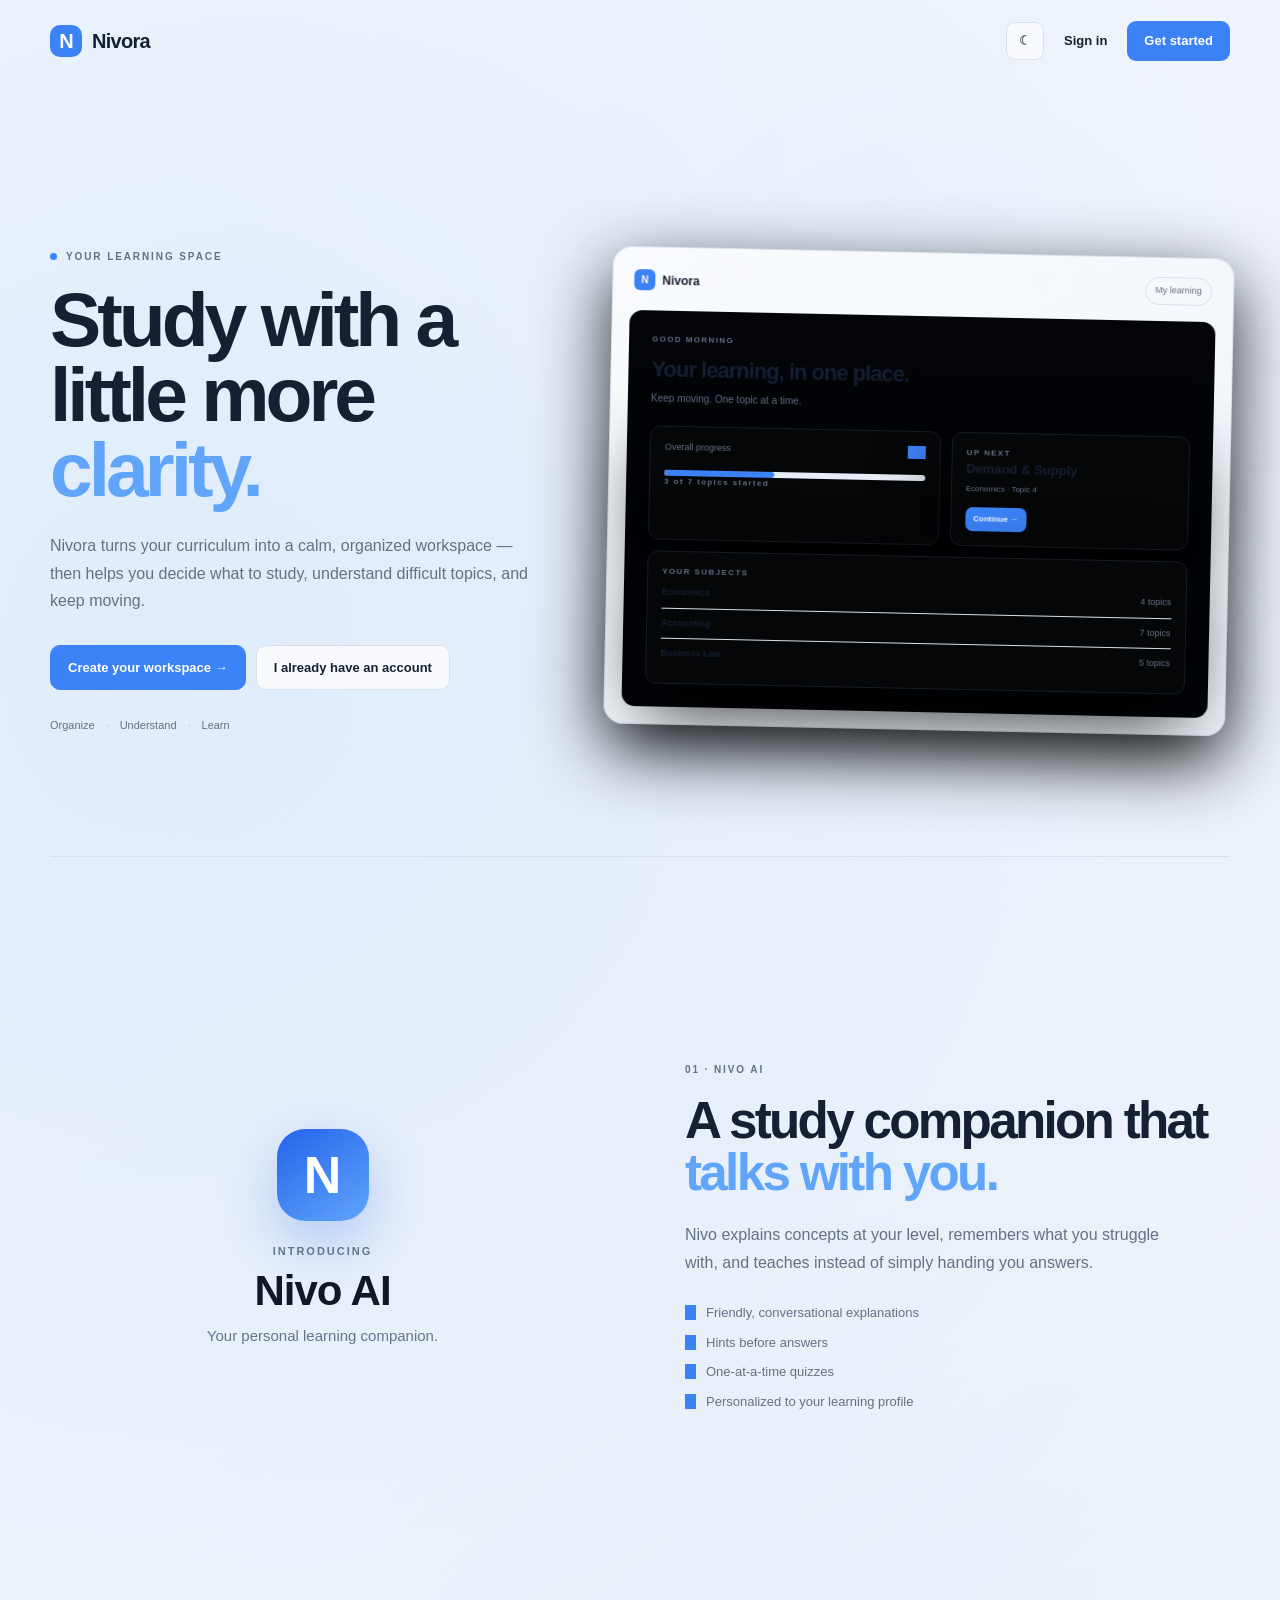
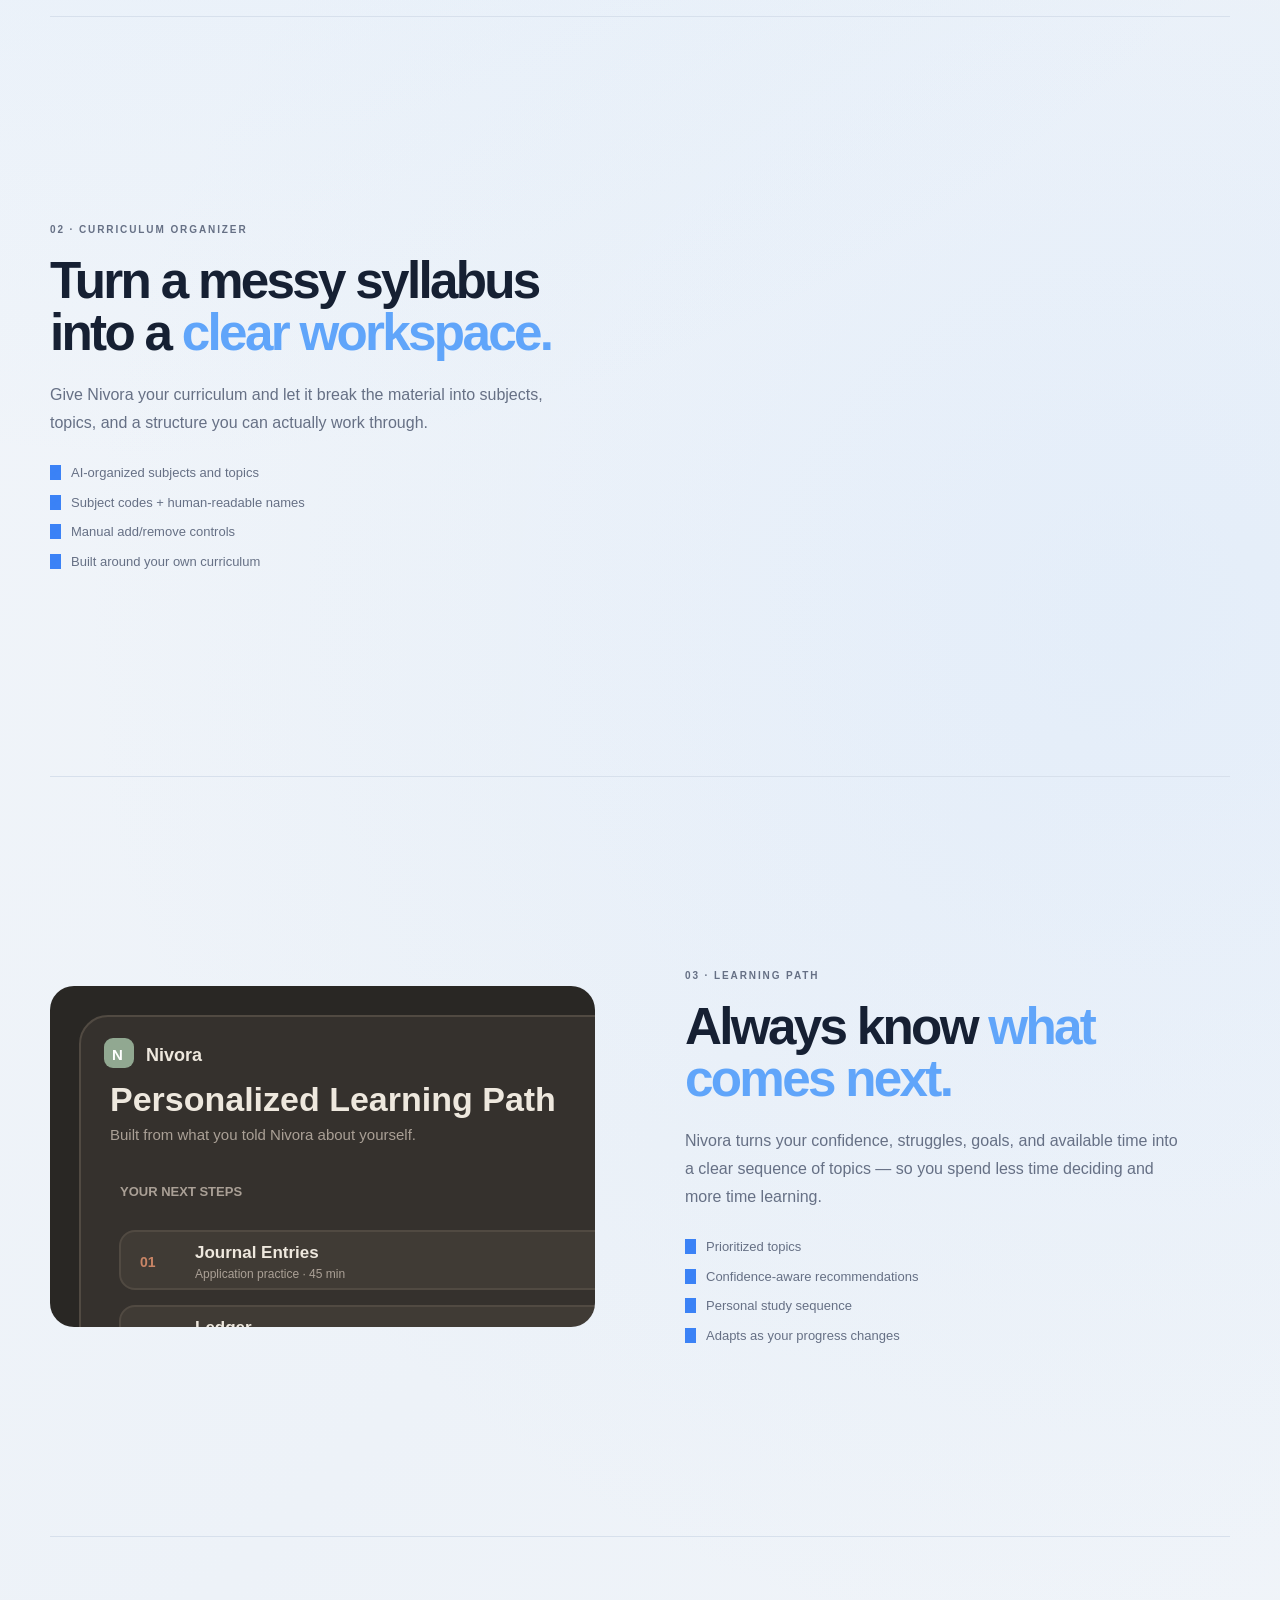
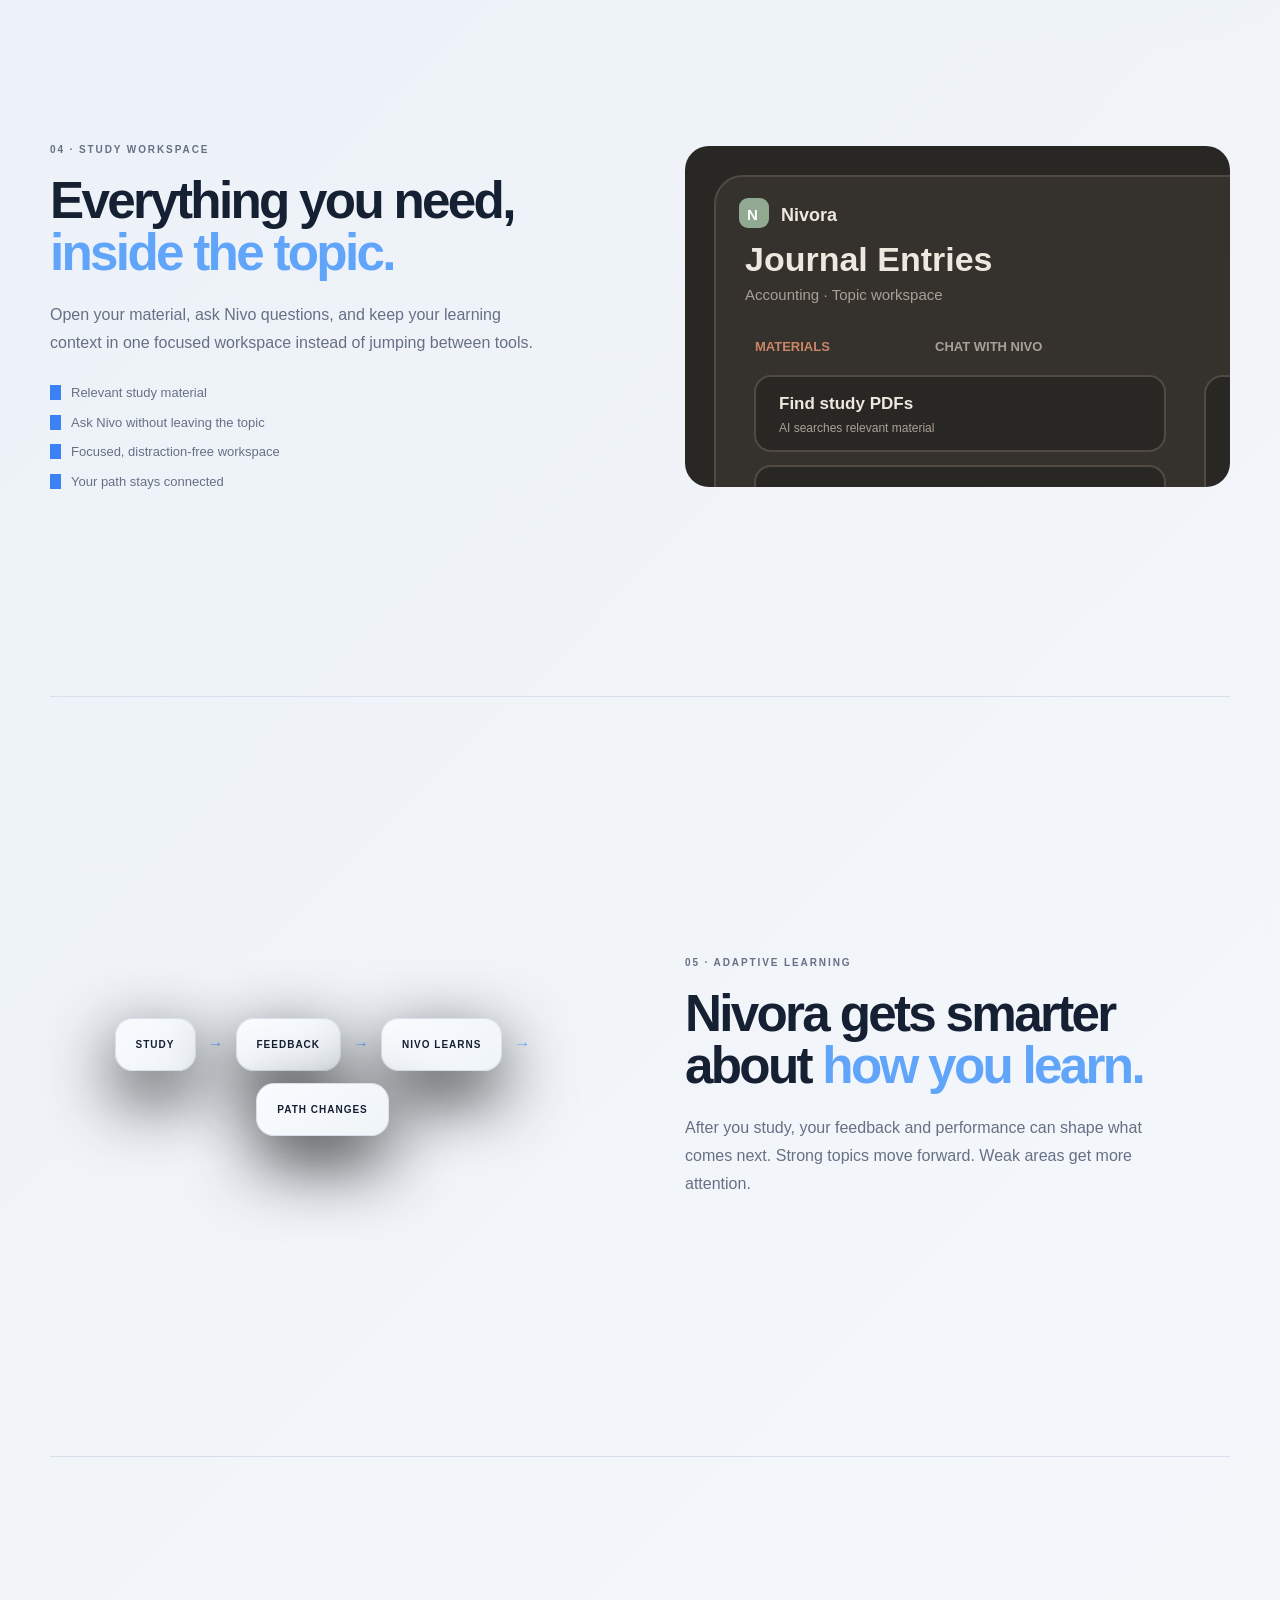
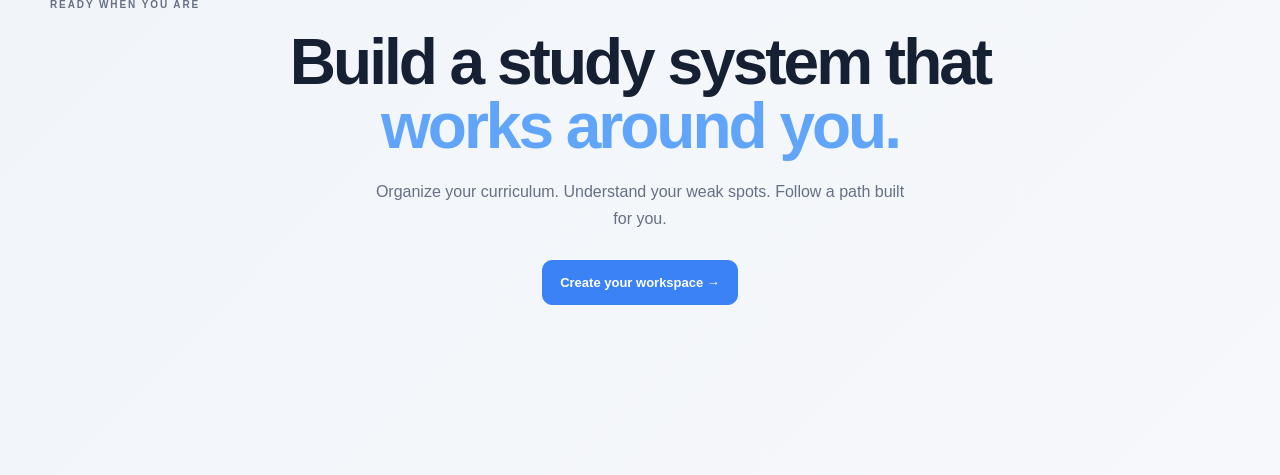
==== commit a4dce1bf: "Restore Learning Path and Study Workspace cards with their animated gradient UI" ====
--- a/index.html
+++ b/index.html
@@ -1 +1 @@
-<!DOCTYPE html><html lang="en"><head><meta charset="UTF-8"><meta name="viewport" content="width=device-width,initial-scale=1.0"><title>Nivora — Your learning space</title><link rel="stylesheet" href="style.css?v=20260907-1"><link rel="stylesheet" href="landing.css?v=20260907-1"><link rel="stylesheet" href="electric-blue.css?v=20260907-2"><link rel="stylesheet" href="landing-black.css?v=20260907-6"></head><body class="landing-page"><div class="landing-glow" id="landingGlow"></div><header class="landing-nav"><a href="index.html" class="landing-logo"><span class="logo-mark">N</span><span>Nivora</span></a><div class="landing-actions"><button class="landing-theme" id="landingThemeButton" type="button"><span id="themeIcon">☾</span></button><button class="landing-link" id="signInButton">Sign in</button><button class="landing-cta" id="createAccountButton">Get started</button></div></header><main class="landing-main"><section class="landing-hero"><div class="landing-copy"><p class="landing-kicker"><span class="kicker-dot"></span> YOUR LEARNING SPACE</p><h1>Study with a little more <em>clarity.</em></h1><p class="landing-description">Nivora turns your curriculum into a calm, organized workspace — then helps you decide what to study, understand difficult topics, and keep moving.</p><div class="landing-buttons"><button class="landing-start" id="heroCreateButton">Create your workspace <span>→</span></button><button class="landing-secondary" id="heroSignInButton">I already have an account</button></div><div class="landing-trust"><span>Organize</span><i></i><span>Understand</span><i></i><span>Learn</span></div></div><div class="landing-preview"><div class="preview-window"><div class="preview-top"><div class="preview-brand"><span>N</span> Nivora</div><div class="preview-pill">My learning</div></div><div class="preview-content"><div class="preview-welcome"><small>GOOD MORNING</small><strong>Your learning, in one place.</strong><span>Keep moving. One topic at a time.</span></div><div class="preview-grid"><div class="preview-card preview-progress"><div class="preview-card-head"><span>Overall progress</span><b>42%</b></div><div class="preview-bar"><span></span></div><small>3 of 7 topics started</small></div><div class="preview-card preview-topic"><small>UP NEXT</small><strong>Demand &amp; Supply</strong><span>Economics · Topic 4</span><button>Continue →</button></div><div class="preview-card preview-subject"><small>YOUR SUBJECTS</small><div><b>Economics</b><span>4 topics</span></div><div><b>Accounting</b><span>7 topics</span></div><div><b>Business Law</b><span>5 topics</span></div></div></div></div></div><div class="preview-shadow"></div></div></section><section class="feature-section feature-ai"><div class="feature-copy"><p class="landing-kicker">01 · NIVO AI</p><h2>A study companion that <em>talks with you.</em></h2><p>Nivo explains concepts at your level, remembers what you struggle with, and teaches instead of simply handing you answers.</p><ul><li>Friendly, conversational explanations</li><li>Hints before answers</li><li>One-at-a-time quizzes</li><li>Personalized to your learning profile</li></ul></div><div class="nivo-intro-container" id="nivoIntroContainer"><div class="nivo-intro-only"><div class="nivo-intro-mark">N</div><div class="nivo-intro-eyebrow">INTRODUCING</div><h3>Nivo AI</h3><p>Your personal learning companion.</p></div></div></section><section class="feature-section feature-organizer"><div class="demo-shell"><div class="demo-window organizer-demo"></div></div><div class="feature-copy"><p class="landing-kicker">02 · CURRICULUM ORGANIZER</p><h2>Turn a messy syllabus into a <em>clear workspace.</em></h2><p>Give Nivora your curriculum and let it break the material into subjects, topics, and a structure you can actually work through.</p><ul><li>AI-organized subjects and topics</li><li>Subject codes + human-readable names</li><li>Manual add/remove controls</li><li>Built around your own curriculum</li></ul></div></section><section class="feature-section feature-adaptive"><div class="feature-copy"><p class="landing-kicker">03 · ADAPTIVE LEARNING</p><h2>Nivora gets smarter about <em>how you learn.</em></h2><p>After you study, your feedback and performance can shape what comes next. Strong topics move forward. Weak areas get more attention.</p></div><div class="adaptive-loop"><div>STUDY</div><i>→</i><div>FEEDBACK</div><i>→</i><div>NIVO LEARNS</div><i>→</i><div>PATH CHANGES</div></div></section><section class="landing-final"><p class="landing-kicker">READY WHEN YOU ARE</p><h2>Build a study system that <em>works around you.</em></h2><p>Organize your curriculum. Understand your weak spots. Follow a path built for you.</p><button class="landing-start" id="finalCreateButton">Create your workspace <span>→</span></button></section></main><div class="landing-modal hidden" id="accountModal" aria-hidden="true"><div class="landing-modal-backdrop" data-close-account></div><section class="landing-modal-card"><div class="landing-modal-heading"><div><p class="landing-kicker">GET STARTED</p><h2>Create your account</h2></div><button class="landing-modal-close" id="closeAccountModal">×</button></div><form id="accountForm"><label>Full name<input id="accountName" type="text" maxlength="60" required></label><label>Password<input id="accountPassword" type="password" minlength="8" required></label><p class="form-error" id="accountError"></p><button type="submit" class="landing-form-submit">Create account</button></form><p class="landing-note">You'll continue into Nivora's setup screen.</p></section></div><div class="landing-modal hidden" id="signInModal" aria-hidden="true"><div class="landing-modal-backdrop" data-close-signin></div><section class="landing-modal-card"><div class="landing-modal-heading"><div><p class="landing-kicker">WELCOME BACK</p><h2>Sign in</h2></div><button class="landing-modal-close" id="closeSignInModal">×</button></div><form id="signInForm"><label>Full name<input id="signInName" type="text" required></label><label>Password<input id="signInPassword" type="password" required></label><p class="form-error" id="signInError"></p><button type="submit" class="landing-form-submit">Sign in</button></form></section></div><script src="data/storage.js"></script><script src="landing-video.js?v=20260907-8"></script><script>document.addEventListener('DOMContentLoaded',()=>{const K='studyOS-account',S='studyOS-subjects',DB='StudyOSMaterials',T='nivora-theme',RESET='nivora-account-reset-v1',am=document.getElementById('accountModal'),sm=document.getElementById('signInModal'),gl=document.getElementById('landingGlow'),tb=document.getElementById('landingThemeButton'),ti=document.getElementById('themeIcon');if(!localStorage.getItem(RESET)){localStorage.removeItem(K);localStorage.removeItem(S);try{indexedDB.deleteDatabase(DB)}catch{}localStorage.setItem(RESET,'1')}const acc=()=>{try{return JSON.parse(localStorage.getItem(K))}catch{return null}};const apply=t=>{document.documentElement.dataset.theme=t;document.body.dataset.theme=t;ti.textContent=t==='dark'?'☀':'☾'};apply(localStorage.getItem(T)==='dark'?'dark':'light');tb.onclick=()=>{const n=document.body.dataset.theme==='dark'?'light':'dark';localStorage.setItem(T,n);apply(n)};const open=m=>{m.classList.remove('hidden');document.body.classList.add('modal-open')},close=m=>{m.classList.add('hidden');if(am.classList.contains('hidden')&&sm.classList.contains('hidden'))document.body.classList.remove('modal-open')};['createAccountButton','heroCreateButton','finalCreateButton'].forEach(id=>document.getElementById(id).onclick=()=>open(am));['signInButton','heroSignInButton'].forEach(id=>document.getElementById(id).onclick=()=>open(sm));document.getElementById('closeAccountModal').onclick=()=>close(am);document.getElementById('closeSignInModal').onclick=()=>close(sm);document.querySelector('[data-close-account]').onclick=()=>close(am);document.querySelector('[data-close-signin]').onclick=()=>close(sm);async function hash(p){const b=await crypto.subtle.digest('SHA-256',new TextEncoder().encode(p));return Array.from(new Uint8Array(b)).map(x=>x.toString(16).padStart(2,'0')).join('')}document.getElementById('accountForm').onsubmit=async e=>{e.preventDefault();const n=document.getElementById('accountName').value.trim(),p=document.getElementById('accountPassword').value,er=document.getElementById('accountError');if(p.length<8){er.textContent='Password must be at least 8 characters.';return}if(acc()?.passwordHash){er.textContent='An account already exists. Please sign in.';return}localStorage.removeItem(S);try{indexedDB.deleteDatabase(DB)}catch{}localStorage.setItem(K,JSON.stringify({name:n,passwordHash:await hash(p),createdAt:new Date().toISOString()}));location.href='setup.html'};document.getElementById('signInForm').onsubmit=async e=>{e.preventDefault();const n=document.getElementById('signInName').value.trim(),p=document.getElementById('signInPassword').value,er=document.getElementById('signInError'),a=acc();if(!a?.passwordHash){er.textContent='No account was found in this browser.';return}if(a.name!==n||a.passwordHash!==await hash(p)){er.textContent='Name or password is incorrect.';return}location.href='dashboard.html'};document.addEventListener('mousemove',e=>{if(gl){gl.style.left=e.clientX+'px';gl.style.top=e.clientY+'px'}});});</script></body></html>+<!DOCTYPE html><html lang="en"><head><meta charset="UTF-8"><meta name="viewport" content="width=device-width,initial-scale=1.0"><title>Nivora — Your learning space</title><link rel="stylesheet" href="style.css?v=20260907-1"><link rel="stylesheet" href="landing.css?v=20260907-1"><link rel="stylesheet" href="electric-blue.css?v=20260907-2"><link rel="stylesheet" href="landing-black.css?v=20260907-7"></head><body class="landing-page"><div class="landing-glow" id="landingGlow"></div><header class="landing-nav"><a href="index.html" class="landing-logo"><span class="logo-mark">N</span><span>Nivora</span></a><div class="landing-actions"><button class="landing-theme" id="landingThemeButton" type="button"><span id="themeIcon">☾</span></button><button class="landing-link" id="signInButton">Sign in</button><button class="landing-cta" id="createAccountButton">Get started</button></div></header><main class="landing-main"><section class="landing-hero"><div class="landing-copy"><p class="landing-kicker"><span class="kicker-dot"></span> YOUR LEARNING SPACE</p><h1>Study with a little more <em>clarity.</em></h1><p class="landing-description">Nivora turns your curriculum into a calm, organized workspace — then helps you decide what to study, understand difficult topics, and keep moving.</p><div class="landing-buttons"><button class="landing-start" id="heroCreateButton">Create your workspace <span>→</span></button><button class="landing-secondary" id="heroSignInButton">I already have an account</button></div><div class="landing-trust"><span>Organize</span><i></i><span>Understand</span><i></i><span>Learn</span></div></div><div class="landing-preview"><div class="preview-window"><div class="preview-top"><div class="preview-brand"><span>N</span> Nivora</div><div class="preview-pill">My learning</div></div><div class="preview-content"><div class="preview-welcome"><small>GOOD MORNING</small><strong>Your learning, in one place.</strong><span>Keep moving. One topic at a time.</span></div><div class="preview-grid"><div class="preview-card preview-progress"><div class="preview-card-head"><span>Overall progress</span><b>42%</b></div><div class="preview-bar"><span></span></div><small>3 of 7 topics started</small></div><div class="preview-card preview-topic"><small>UP NEXT</small><strong>Demand &amp; Supply</strong><span>Economics · Topic 4</span><button>Continue →</button></div><div class="preview-card preview-subject"><small>YOUR SUBJECTS</small><div><b>Economics</b><span>4 topics</span></div><div><b>Accounting</b><span>7 topics</span></div><div><b>Business Law</b><span>5 topics</span></div></div></div></div></div><div class="preview-shadow"></div></div></section><section class="feature-section feature-ai"><div class="feature-copy"><p class="landing-kicker">01 · NIVO AI</p><h2>A study companion that <em>talks with you.</em></h2><p>Nivo explains concepts at your level, remembers what you struggle with, and teaches instead of simply handing you answers.</p><ul><li>Friendly, conversational explanations</li><li>Hints before answers</li><li>One-at-a-time quizzes</li><li>Personalized to your learning profile</li></ul></div><div class="nivo-intro-container" id="nivoIntroContainer"><div class="nivo-intro-only"><div class="nivo-intro-mark">N</div><div class="nivo-intro-eyebrow">INTRODUCING</div><h3>Nivo AI</h3><p>Your personal learning companion.</p></div></div></section><section class="feature-section feature-organizer"><div class="demo-shell"><div class="demo-window organizer-demo"></div></div><div class="feature-copy"><p class="landing-kicker">02 · CURRICULUM ORGANIZER</p><h2>Turn a messy syllabus into a <em>clear workspace.</em></h2><p>Give Nivora your curriculum and let it break the material into subjects, topics, and a structure you can actually work through.</p><ul><li>AI-organized subjects and topics</li><li>Subject codes + human-readable names</li><li>Manual add/remove controls</li><li>Built around your own curriculum</li></ul></div></section><section class="feature-section feature-path"><div class="feature-copy"><p class="landing-kicker">03 · LEARNING PATH</p><h2>Always know <em>what comes next.</em></h2><p>Nivora turns your confidence, struggles, goals, and available time into a clear sequence of topics — so you spend less time deciding and more time learning.</p><ul><li>Prioritized topics</li><li>Confidence-aware recommendations</li><li>Personal study sequence</li><li>Adapts as your progress changes</li></ul></div><div class="demo-shell"><div class="demo-window path-demo"><div class="path-card"><div class="path-card-head"><div><span>YOUR LEARNING PATH</span><strong>Today’s focus</strong></div><b>3 / 7</b></div><div class="path-line"><i></i><div class="path-step active"><span>01</span><strong>Demand &amp; Supply</strong><small>Ready to learn</small></div><div class="path-step"><span>02</span><strong>Market Equilibrium</strong><small>Up next</small></div><div class="path-step"><span>03</span><strong>Elasticity</strong><small>Later</small></div></div><div class="path-footer"><span>✦ Nivo prioritised this for you</span><em>12 min</em></div></div></div></div></section><section class="feature-section feature-workspace"><div class="demo-shell"><div class="demo-window workspace-demo"><div class="workspace-card"><div class="workspace-top"><span>ECONOMICS · TOPIC 4</span><b>● Learning</b></div><div class="workspace-title">Demand &amp; Supply</div><div class="workspace-grid"><div class="workspace-material"><span>PDF</span><strong>Chapter 4 — Market Forces</strong><small>12 pages · uploaded</small></div><div class="workspace-nivo"><div class="nivo-dot">N</div><div><strong>Nivo</strong><span>What part feels confusing?</span></div></div></div><div class="workspace-input">Ask Nivo anything about this topic <b>→</b></div></div></div></div><div class="feature-copy"><p class="landing-kicker">04 · STUDY WORKSPACE</p><h2>Everything you need, <em>inside the topic.</em></h2><p>Open your material, ask Nivo questions, and keep your learning context in one focused workspace instead of jumping between tools.</p><ul><li>Relevant study material</li><li>Ask Nivo without leaving the topic</li><li>Focused, distraction-free workspace</li><li>Your path stays connected</li></ul></div></section><section class="feature-section feature-adaptive"><div class="feature-copy"><p class="landing-kicker">05 · ADAPTIVE LEARNING</p><h2>Nivora gets smarter about <em>how you learn.</em></h2><p>After you study, your feedback and performance can shape what comes next. Strong topics move forward. Weak areas get more attention.</p></div><div class="adaptive-loop"><div>STUDY</div><i>→</i><div>FEEDBACK</div><i>→</i><div>NIVO LEARNS</div><i>→</i><div>PATH CHANGES</div></div></section><section class="landing-final"><p class="landing-kicker">READY WHEN YOU ARE</p><h2>Build a study system that <em>works around you.</em></h2><p>Organize your curriculum. Understand your weak spots. Follow a path built for you.</p><button class="landing-start" id="finalCreateButton">Create your workspace <span>→</span></button></section></main><div class="landing-modal hidden" id="accountModal" aria-hidden="true"><div class="landing-modal-backdrop" data-close-account></div><section class="landing-modal-card"><div class="landing-modal-heading"><div><p class="landing-kicker">GET STARTED</p><h2>Create your account</h2></div><button class="landing-modal-close" id="closeAccountModal">×</button></div><form id="accountForm"><label>Full name<input id="accountName" type="text" maxlength="60" required></label><label>Password<input id="accountPassword" type="password" minlength="8" required></label><p class="form-error" id="accountError"></p><button type="submit" class="landing-form-submit">Create account</button></form><p class="landing-note">You'll continue into Nivora's setup screen.</p></section></div><div class="landing-modal hidden" id="signInModal" aria-hidden="true"><div class="landing-modal-backdrop" data-close-signin></div><section class="landing-modal-card"><div class="landing-modal-heading"><div><p class="landing-kicker">WELCOME BACK</p><h2>Sign in</h2></div><button class="landing-modal-close" id="closeSignInModal">×</button></div><form id="signInForm"><label>Full name<input id="signInName" type="text" required></label><label>Password<input id="signInPassword" type="password" required></label><p class="form-error" id="signInError"></p><button type="submit" class="landing-form-submit">Sign in</button></form></section></div><script src="data/storage.js"></script><script src="landing-video.js?v=20260907-9"></script><script>document.addEventListener('DOMContentLoaded',()=>{const K='studyOS-account',S='studyOS-subjects',DB='StudyOSMaterials',T='nivora-theme',RESET='nivora-account-reset-v1',am=document.getElementById('accountModal'),sm=document.getElementById('signInModal'),gl=document.getElementById('landingGlow'),tb=document.getElementById('landingThemeButton'),ti=document.getElementById('themeIcon');if(!localStorage.getItem(RESET)){localStorage.removeItem(K);localStorage.removeItem(S);try{indexedDB.deleteDatabase(DB)}catch{}localStorage.setItem(RESET,'1')}const acc=()=>{try{return JSON.parse(localStorage.getItem(K))}catch{return null}};const apply=t=>{document.documentElement.dataset.theme=t;document.body.dataset.theme=t;ti.textContent=t==='dark'?'☀':'☾'};apply(localStorage.getItem(T)==='dark'?'dark':'light');tb.onclick=()=>{const n=document.body.dataset.theme==='dark'?'light':'dark';localStorage.setItem(T,n);apply(n)};const open=m=>{m.classList.remove('hidden');document.body.classList.add('modal-open')},close=m=>{m.classList.add('hidden');if(am.classList.contains('hidden')&&sm.classList.contains('hidden'))document.body.classList.remove('modal-open')};['createAccountButton','heroCreateButton','finalCreateButton'].forEach(id=>document.getElementById(id).onclick=()=>open(am));['signInButton','heroSignInButton'].forEach(id=>document.getElementById(id).onclick=()=>open(sm));document.getElementById('closeAccountModal').onclick=()=>close(am);document.getElementById('closeSignInModal').onclick=()=>close(sm);document.querySelector('[data-close-account]').onclick=()=>close(am);document.querySelector('[data-close-signin]').onclick=()=>close(sm);async function hash(p){const b=await crypto.subtle.digest('SHA-256',new TextEncoder().encode(p));return Array.from(new Uint8Array(b)).map(x=>x.toString(16).padStart(2,'0')).join('')}document.getElementById('accountForm').onsubmit=async e=>{e.preventDefault();const n=document.getElementById('accountName').value.trim(),p=document.getElementById('accountPassword').value,er=document.getElementById('accountError');if(p.length<8){er.textContent='Password must be at least 8 characters.';return}if(acc()?.passwordHash){er.textContent='An account already exists. Please sign in.';return}localStorage.removeItem(S);try{indexedDB.deleteDatabase(DB)}catch{}localStorage.setItem(K,JSON.stringify({name:n,passwordHash:await hash(p),createdAt:new Date().toISOString()}));location.href='setup.html'};document.getElementById('signInForm').onsubmit=async e=>{e.preventDefault();const n=document.getElementById('signInName').value.trim(),p=document.getElementById('signInPassword').value,er=document.getElementById('signInError'),a=acc();if(!a?.passwordHash){er.textContent='No account was found in this browser.';return}if(a.name!==n||a.passwordHash!==await hash(p)){er.textContent='Name or password is incorrect.';return}location.href='dashboard.html'};document.addEventListener('mousemove',e=>{if(gl){gl.style.left=e.clientX+'px';gl.style.top=e.clientY+'px'}});});</script></body></html>
